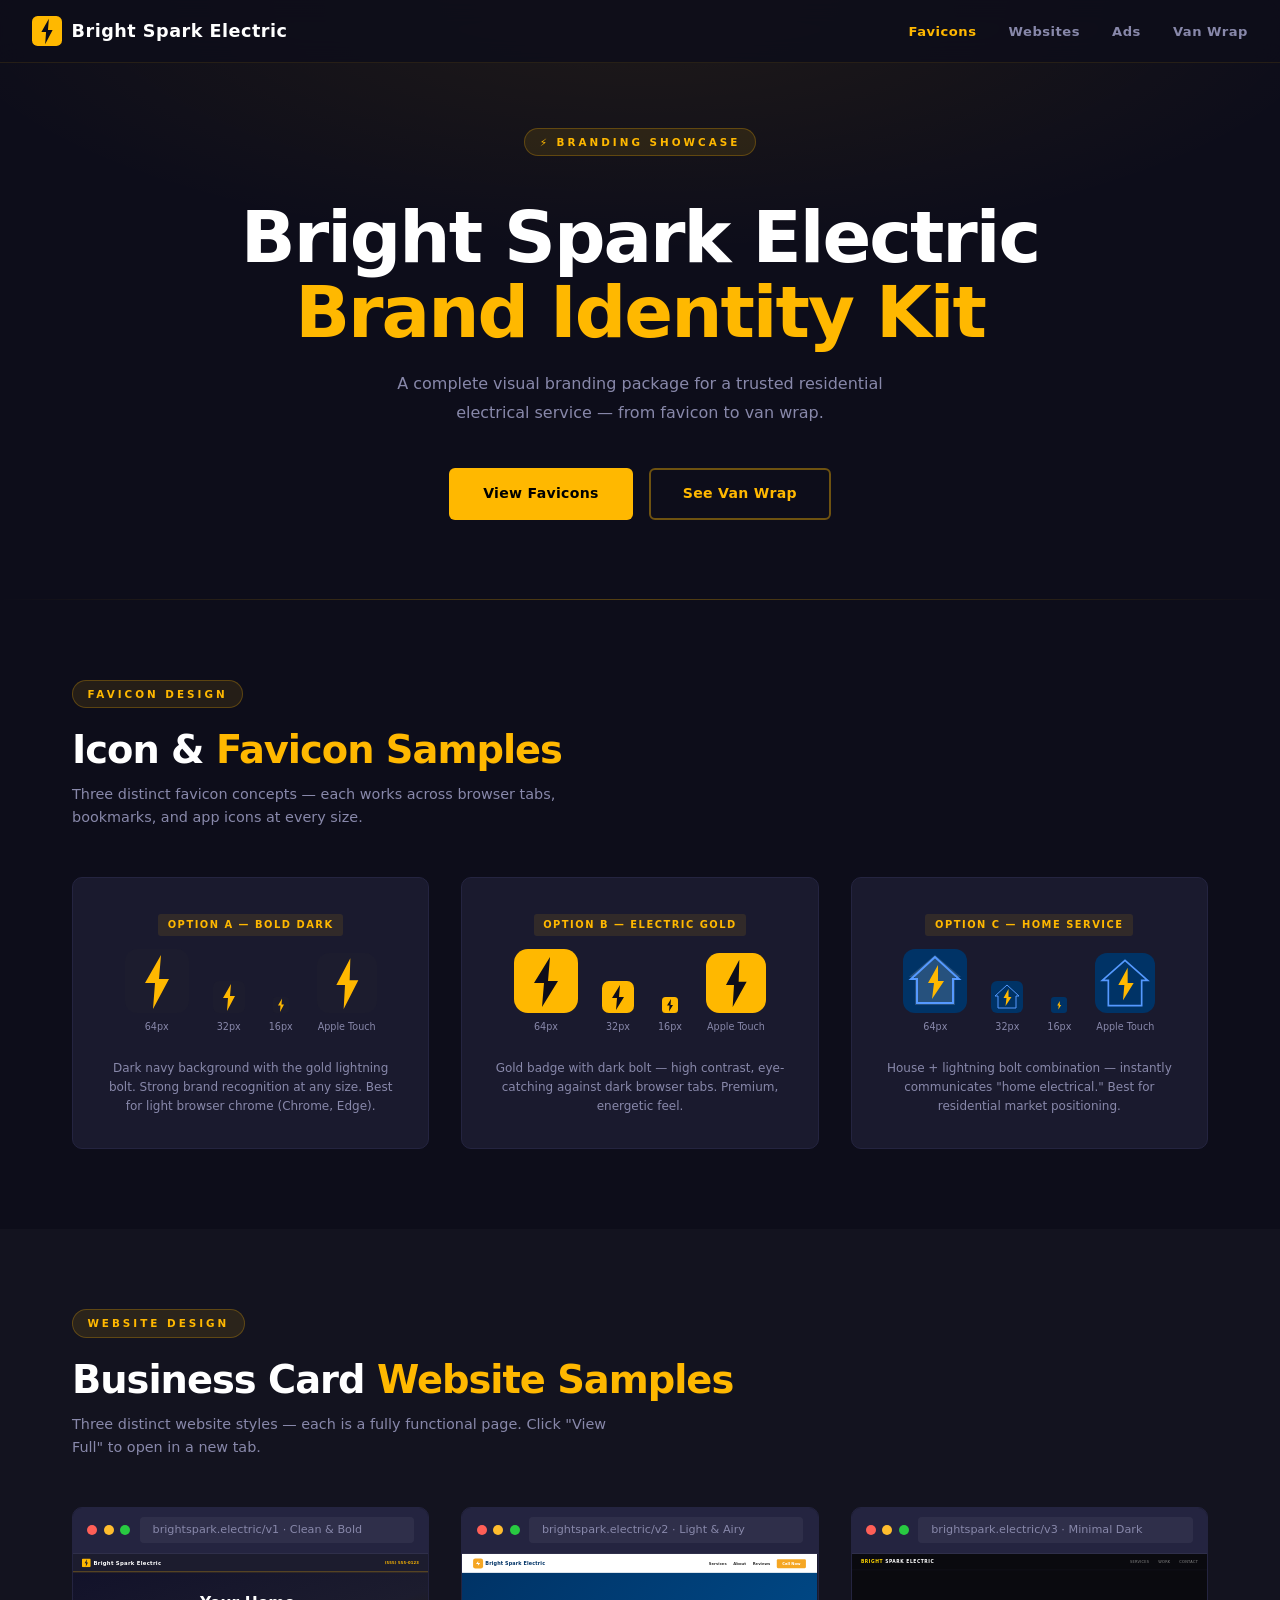
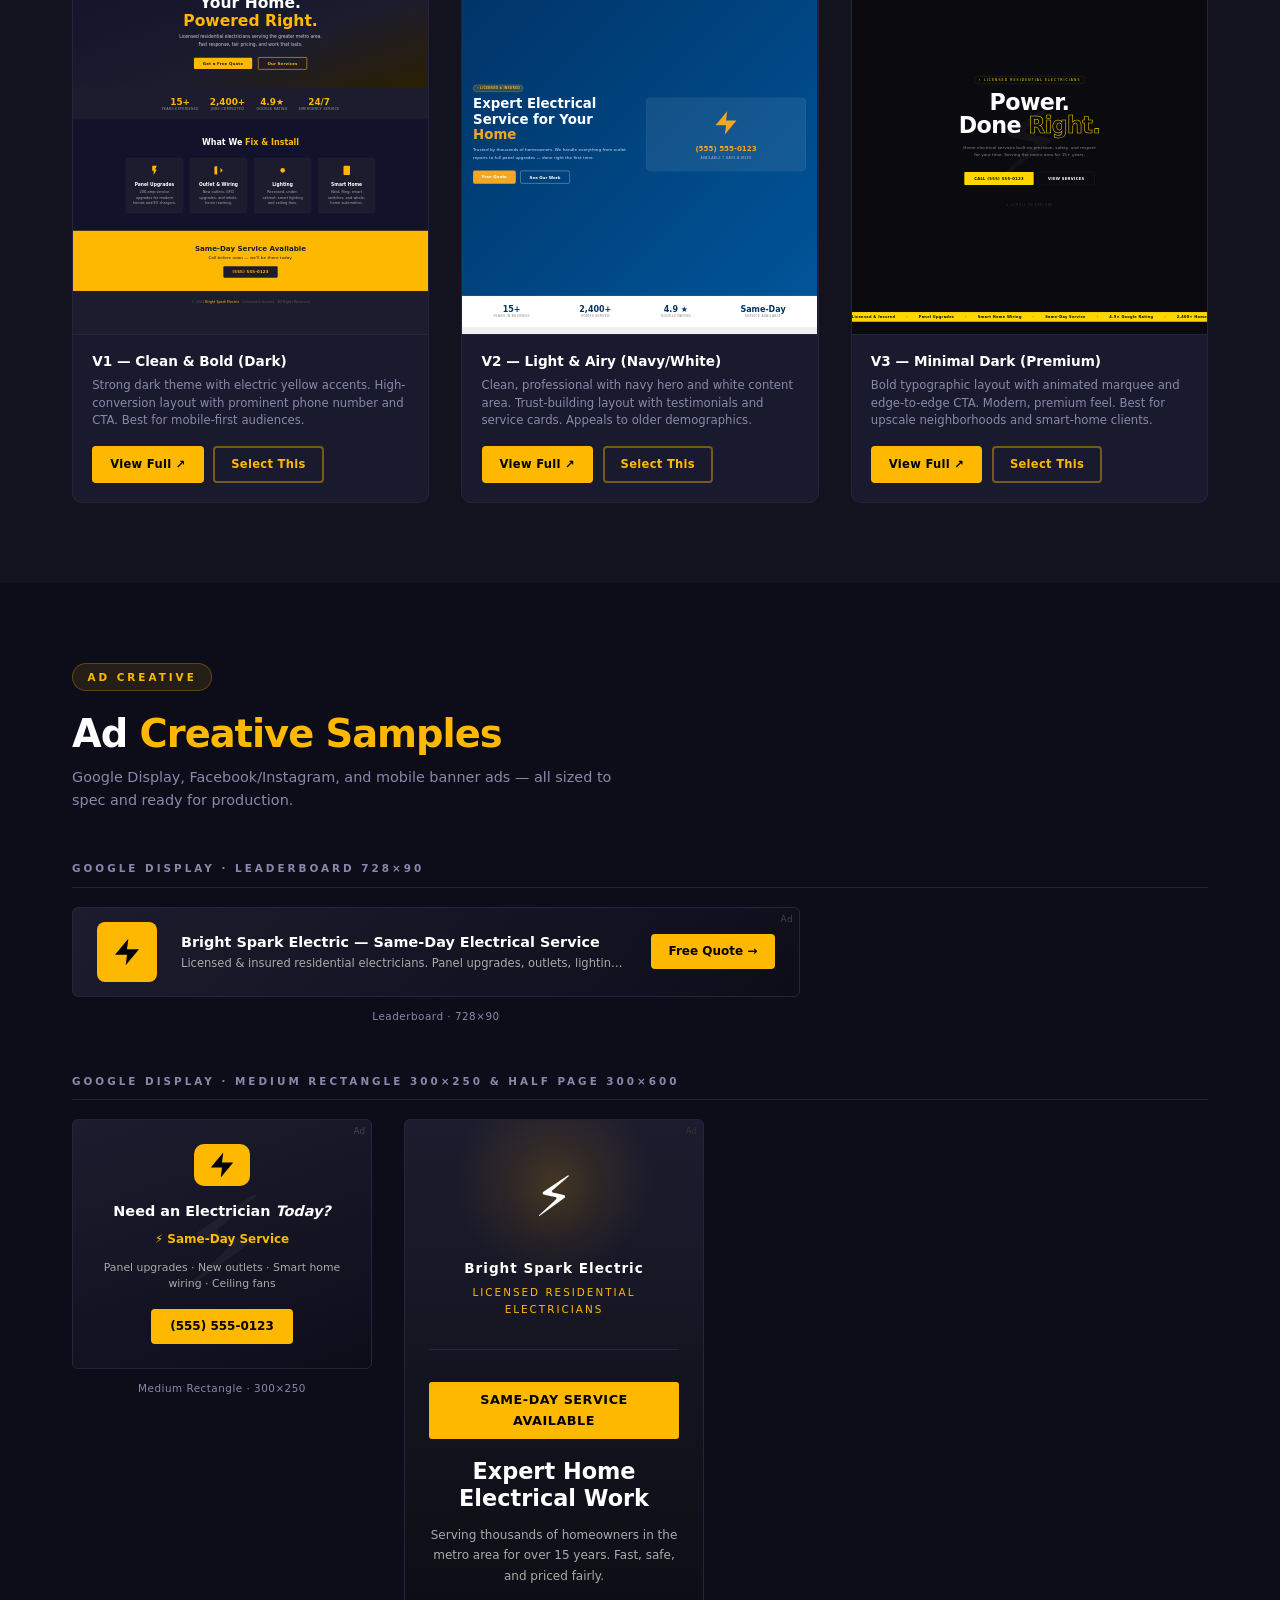
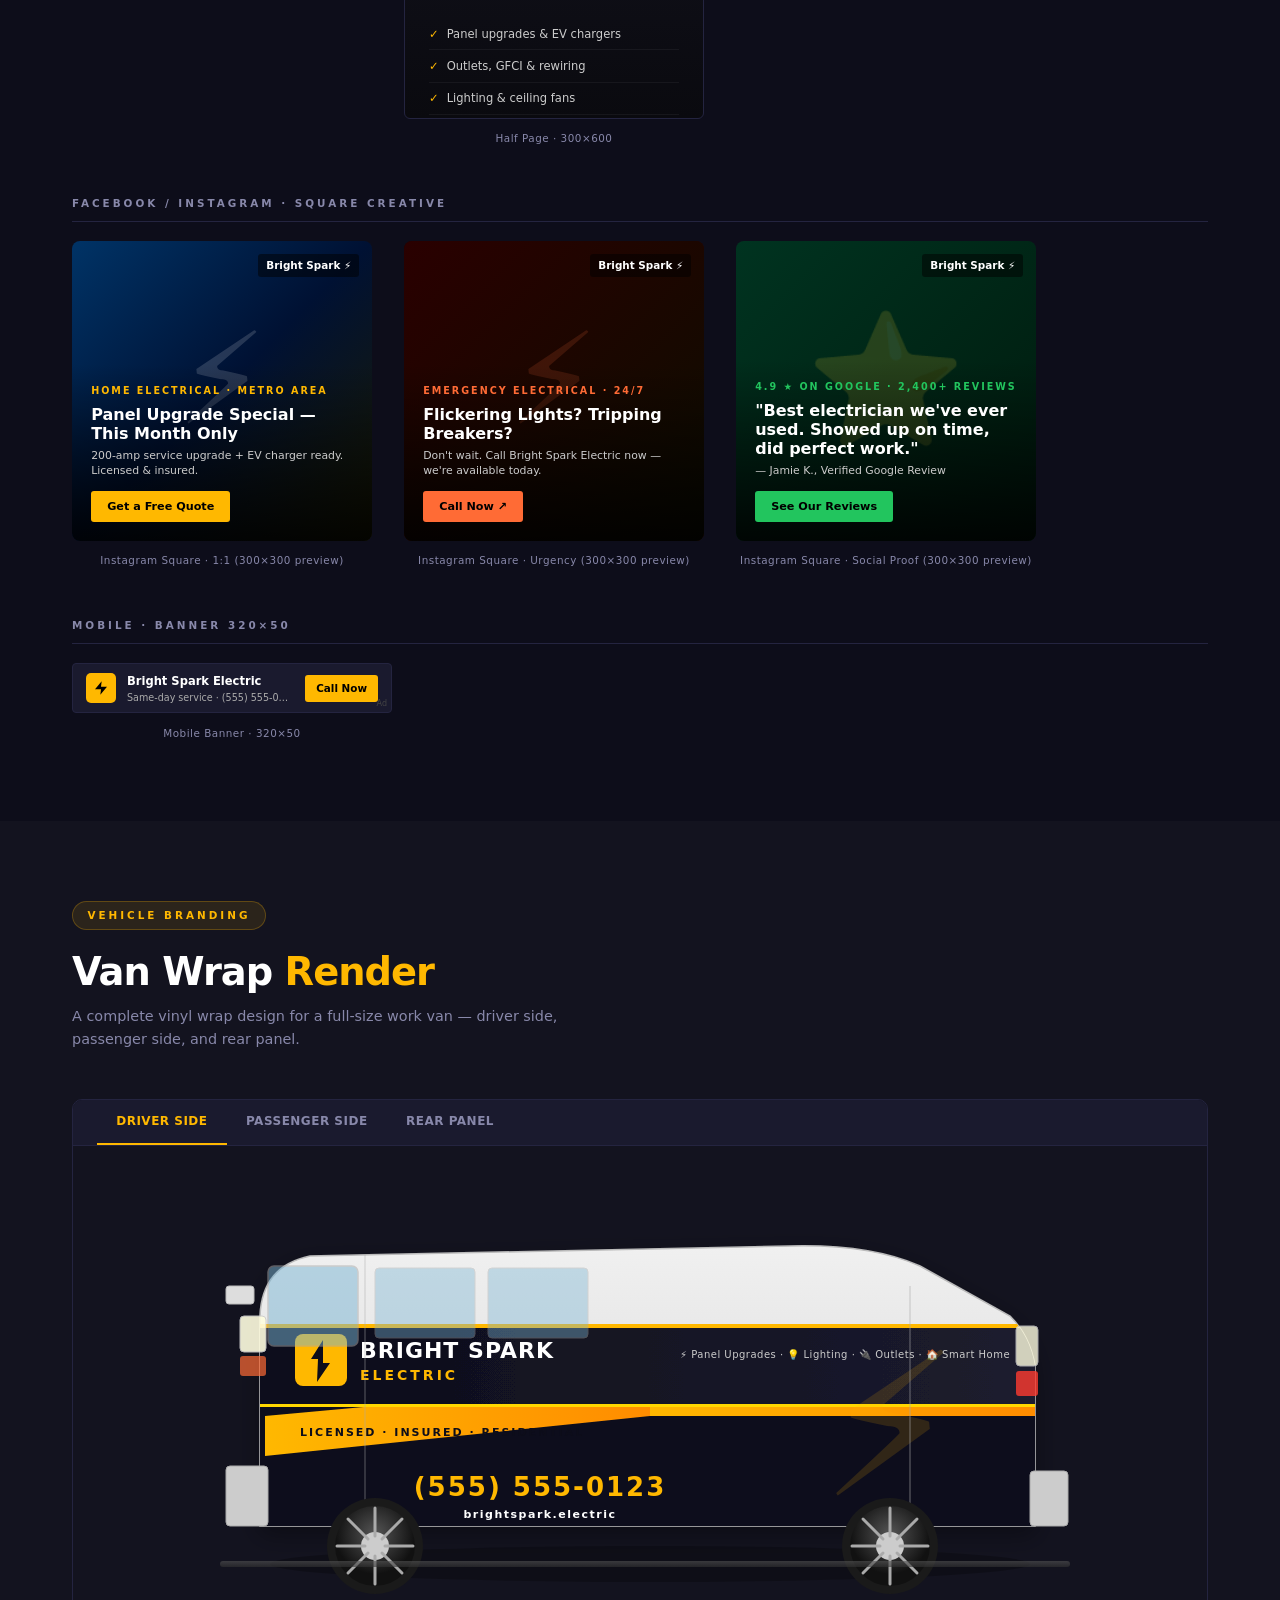
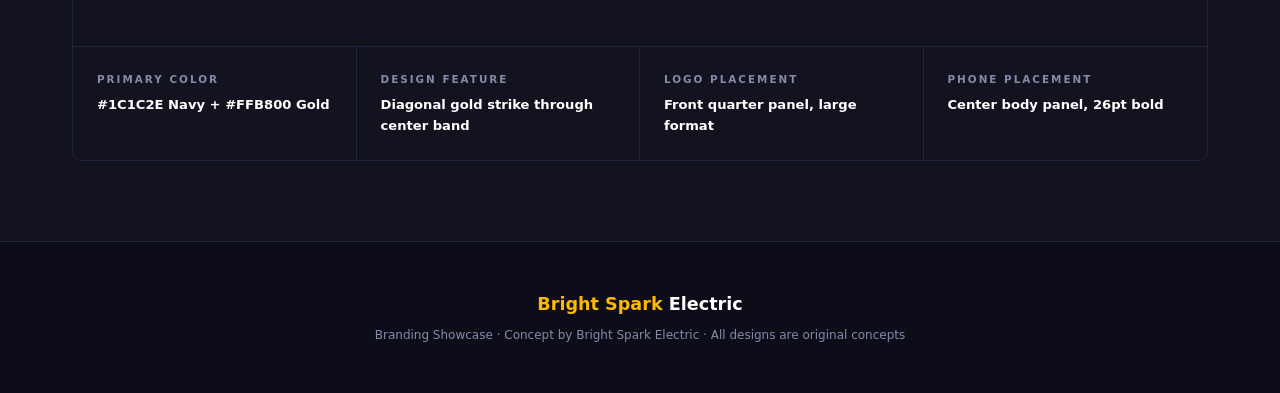
==== index.html @ ad55b9f5 "Add Bright Spark Electric static branding showcase site Includes four sections on a single-page layo" ====
<!DOCTYPE html>
<html lang="en">
<head>
<meta charset="UTF-8">
<meta name="viewport" content="width=device-width,initial-scale=1">
<title>Bright Spark Electric — Branding Showcase</title>
<link rel="icon" type="image/svg+xml" href="assets/img/favicon.svg">
<link rel="stylesheet" href="assets/css/style.css">
<style>
  /* ===== VAN TAB UI ===== */
  .van-tabs{display:flex;gap:0;border-bottom:1px solid var(--b);background:var(--c);padding:0 1.5rem}
  .van-tab{padding:.75rem 1.2rem;font-size:.75rem;font-weight:700;letter-spacing:.5px;cursor:pointer;color:var(--m);border-bottom:2px solid transparent;transition:color .2s,border-color .2s;text-transform:uppercase}
  .van-tab.active{color:var(--y);border-bottom-color:var(--y)}
  .van-view{display:none}
  .van-view.active{display:block}
  .van-view.active{animation:fadeIn .3s ease}
  @keyframes fadeIn{from{opacity:0}to{opacity:1}}

  /* ===== FAVICON OPTION LABELS ===== */
  .fav-option-label{
    display:inline-block;background:rgba(255,184,0,.1);color:var(--y);
    font-size:.62rem;font-weight:700;letter-spacing:1.5px;text-transform:uppercase;
    padding:.2rem .6rem;border-radius:3px;margin-bottom:.8rem;
  }
</style>
</head>
<body>

<!-- TOP NAV -->
<nav class="site-nav">
  <a class="site-logo" href="#">
    <svg viewBox="0 0 64 64" fill="none">
      <rect width="64" height="64" rx="12" fill="#FFB800"/>
      <polygon points="36,6 20,34 30,34 28,60 44,30 34,30" fill="#0D0D1A"/>
    </svg>
    Bright Spark Electric
  </a>
  <ul class="nav-links">
    <li><a href="#favicons" class="active">Favicons</a></li>
    <li><a href="#websites">Websites</a></li>
    <li><a href="#ads">Ads</a></li>
    <li><a href="#van">Van Wrap</a></li>
  </ul>
</nav>

<!-- HERO -->
<section class="hero">
  <div class="hero-eyebrow">
    <span class="tag">⚡ Branding Showcase</span>
  </div>
  <h1>Bright Spark Electric<br><span class="highlight">Brand Identity Kit</span></h1>
  <p>A complete visual branding package for a trusted residential electrical service — from favicon to van wrap.</p>
  <div class="hero-actions">
    <a href="#favicons" class="btn btn-primary">View Favicons</a>
    <a href="#van" class="btn btn-ghost">See Van Wrap</a>
  </div>
</section>

<!-- ============================================================ -->
<!-- FAVICONS                                                      -->
<!-- ============================================================ -->
<section class="section" id="favicons" data-section="favicons">
  <div class="container">
    <span class="tag">Favicon Design</span>
    <h2 class="section-title">Icon &amp; <span class="highlight">Favicon Samples</span></h2>
    <p class="section-sub">Three distinct favicon concepts — each works across browser tabs, bookmarks, and app icons at every size.</p>

    <div class="favicon-designs">

      <!-- OPTION A: Lightning bolt on dark -->
      <div class="fav-card">
        <div class="fav-option-label">Option A — Bold Dark</div>
        <div class="fav-display">
          <!-- 64px -->
          <div class="sz">
            <svg width="64" height="64" viewBox="0 0 64 64">
              <rect width="64" height="64" rx="12" fill="#1C1C2E"/>
              <polygon points="36,6 20,34 30,34 28,60 44,30 34,30" fill="#FFB800"/>
            </svg>
            <span>64px</span>
          </div>
          <!-- 32px -->
          <div class="sz">
            <svg width="32" height="32" viewBox="0 0 64 64">
              <rect width="64" height="64" rx="12" fill="#1C1C2E"/>
              <polygon points="36,6 20,34 30,34 28,60 44,30 34,30" fill="#FFB800"/>
            </svg>
            <span>32px</span>
          </div>
          <!-- 16px -->
          <div class="sz">
            <svg width="16" height="16" viewBox="0 0 64 64">
              <rect width="64" height="64" rx="12" fill="#1C1C2E"/>
              <polygon points="36,6 20,34 30,34 28,60 44,30 34,30" fill="#FFB800"/>
            </svg>
            <span>16px</span>
          </div>
          <!-- Apple Touch 180px preview at 60px -->
          <div class="sz">
            <svg width="60" height="60" viewBox="0 0 180 180">
              <rect width="180" height="180" rx="36" fill="#1C1C2E"/>
              <polygon points="100,16 58,96 84,96 80,168 124,82 98,82" fill="#FFB800"/>
            </svg>
            <span>Apple Touch</span>
          </div>
        </div>
        <p>Dark navy background with the gold lightning bolt. Strong brand recognition at any size. Best for light browser chrome (Chrome, Edge).</p>
      </div>

      <!-- OPTION B: Yellow badge -->
      <div class="fav-card">
        <div class="fav-option-label">Option B — Electric Gold</div>
        <div class="fav-display">
          <div class="sz">
            <svg width="64" height="64" viewBox="0 0 64 64">
              <rect width="64" height="64" rx="14" fill="#FFB800"/>
              <polygon points="36,8 20,34 30,34 28,58 44,32 34,32" fill="#0D0D1A"/>
            </svg>
            <span>64px</span>
          </div>
          <div class="sz">
            <svg width="32" height="32" viewBox="0 0 64 64">
              <rect width="64" height="64" rx="14" fill="#FFB800"/>
              <polygon points="36,8 20,34 30,34 28,58 44,32 34,32" fill="#0D0D1A"/>
            </svg>
            <span>32px</span>
          </div>
          <div class="sz">
            <svg width="16" height="16" viewBox="0 0 64 64">
              <rect width="64" height="64" rx="14" fill="#FFB800"/>
              <polygon points="36,8 20,34 30,34 28,58 44,32 34,32" fill="#0D0D1A"/>
            </svg>
            <span>16px</span>
          </div>
          <div class="sz">
            <svg width="60" height="60" viewBox="0 0 180 180">
              <rect width="180" height="180" rx="40" fill="#FFB800"/>
              <polygon points="100,20 60,96 84,96 80,162 122,86 98,86" fill="#0D0D1A"/>
            </svg>
            <span>Apple Touch</span>
          </div>
        </div>
        <p>Gold badge with dark bolt — high contrast, eye-catching against dark browser tabs. Premium, energetic feel.</p>
      </div>

      <!-- OPTION C: House + Bolt combo -->
      <div class="fav-card">
        <div class="fav-option-label">Option C — Home Service</div>
        <div class="fav-display">
          <div class="sz">
            <svg width="64" height="64" viewBox="0 0 64 64">
              <rect width="64" height="64" rx="12" fill="#003366"/>
              <!-- House -->
              <polygon points="32,6 6,28 12,28 12,56 52,56 52,28 58,28" fill="#fff" opacity=".15"/>
              <polygon points="32,8 8,30 14,30 14,54 50,54 50,30 56,30" fill="none" stroke="#5599FF" stroke-width="2"/>
              <!-- Bolt overlay -->
              <polygon points="35,16 25,34 31,34 29,50 41,32 35,32" fill="#FFB800"/>
            </svg>
            <span>64px</span>
          </div>
          <div class="sz">
            <svg width="32" height="32" viewBox="0 0 64 64">
              <rect width="64" height="64" rx="12" fill="#003366"/>
              <polygon points="32,8 8,30 14,30 14,54 50,54 50,30 56,30" fill="none" stroke="#5599FF" stroke-width="2"/>
              <polygon points="35,16 25,34 31,34 29,50 41,32 35,32" fill="#FFB800"/>
            </svg>
            <span>32px</span>
          </div>
          <div class="sz">
            <svg width="16" height="16" viewBox="0 0 64 64">
              <rect width="64" height="64" rx="12" fill="#003366"/>
              <polygon points="35,16 25,34 31,34 29,50 41,32 35,32" fill="#FFB800"/>
            </svg>
            <span>16px</span>
          </div>
          <div class="sz">
            <svg width="60" height="60" viewBox="0 0 180 180">
              <rect width="180" height="180" rx="36" fill="#003366"/>
              <polygon points="90,22 22,82 40,82 40,158 140,158 140,82 158,82" fill="none" stroke="#5599FF" stroke-width="5"/>
              <polygon points="98,44 70,96 88,96 84,142 116,90 98,90" fill="#FFB800"/>
            </svg>
            <span>Apple Touch</span>
          </div>
        </div>
        <p>House + lightning bolt combination — instantly communicates "home electrical." Best for residential market positioning.</p>
      </div>

    </div>
  </div>
</section>

<!-- ============================================================ -->
<!-- BUSINESS CARD WEBSITES                                        -->
<!-- ============================================================ -->
<section class="section section-alt" id="websites" data-section="websites">
  <div class="container">
    <span class="tag">Website Design</span>
    <h2 class="section-title">Business Card <span class="highlight">Website Samples</span></h2>
    <p class="section-sub">Three distinct website styles — each is a fully functional page. Click "View Full" to open in a new tab.</p>

    <div class="preview-grid">

      <!-- V1 -->
      <div class="preview-card card">
        <div class="preview-bar">
          <div class="preview-dots"><span></span><span></span><span></span></div>
          <div class="preview-url">brightspark.electric/v1 · Clean &amp; Bold</div>
        </div>
        <div style="position:relative;overflow:hidden;height:380px">
          <iframe class="preview-frame" src="pages/biz-card-v1.html" title="Website Version 1 – Clean and Bold" loading="lazy"></iframe>
        </div>
        <div class="preview-info">
          <h4>V1 — Clean &amp; Bold (Dark)</h4>
          <p>Strong dark theme with electric yellow accents. High-conversion layout with prominent phone number and CTA. Best for mobile-first audiences.</p>
        </div>
        <div class="preview-actions">
          <a href="pages/biz-card-v1.html" target="_blank" class="btn btn-primary btn-sm">View Full ↗</a>
          <a href="#" class="btn btn-ghost btn-sm">Select This</a>
        </div>
      </div>

      <!-- V2 -->
      <div class="preview-card card">
        <div class="preview-bar">
          <div class="preview-dots"><span></span><span></span><span></span></div>
          <div class="preview-url">brightspark.electric/v2 · Light &amp; Airy</div>
        </div>
        <div style="position:relative;overflow:hidden;height:380px">
          <iframe class="preview-frame" src="pages/biz-card-v2.html" title="Website Version 2 – Light and Airy" loading="lazy"></iframe>
        </div>
        <div class="preview-info">
          <h4>V2 — Light &amp; Airy (Navy/White)</h4>
          <p>Clean, professional with navy hero and white content area. Trust-building layout with testimonials and service cards. Appeals to older demographics.</p>
        </div>
        <div class="preview-actions">
          <a href="pages/biz-card-v2.html" target="_blank" class="btn btn-primary btn-sm">View Full ↗</a>
          <a href="#" class="btn btn-ghost btn-sm">Select This</a>
        </div>
      </div>

      <!-- V3 -->
      <div class="preview-card card">
        <div class="preview-bar">
          <div class="preview-dots"><span></span><span></span><span></span></div>
          <div class="preview-url">brightspark.electric/v3 · Minimal Dark</div>
        </div>
        <div style="position:relative;overflow:hidden;height:380px">
          <iframe class="preview-frame" src="pages/biz-card-v3.html" title="Website Version 3 – Minimal Dark" loading="lazy"></iframe>
        </div>
        <div class="preview-info">
          <h4>V3 — Minimal Dark (Premium)</h4>
          <p>Bold typographic layout with animated marquee and edge-to-edge CTA. Modern, premium feel. Best for upscale neighborhoods and smart-home clients.</p>
        </div>
        <div class="preview-actions">
          <a href="pages/biz-card-v3.html" target="_blank" class="btn btn-primary btn-sm">View Full ↗</a>
          <a href="#" class="btn btn-ghost btn-sm">Select This</a>
        </div>
      </div>

    </div>
  </div>
</section>

<!-- ============================================================ -->
<!-- ADS                                                           -->
<!-- ============================================================ -->
<section class="section" id="ads" data-section="ads">
  <div class="container">
    <span class="tag">Ad Creative</span>
    <h2 class="section-title">Ad <span class="highlight">Creative Samples</span></h2>
    <p class="section-sub">Google Display, Facebook/Instagram, and mobile banner ads — all sized to spec and ready for production.</p>

    <div class="ads-layout">

      <!-- LEADERBOARD -->
      <div class="ad-group">
        <div class="ad-group-label">Google Display · Leaderboard 728×90</div>
        <div class="ad-showcase">

          <div class="ad-wrap">
            <div class="ad-leaderboard">
              <div class="ad-logo">
                <svg viewBox="0 0 24 24"><path d="M13 2L3 14h9l-1 8 10-12h-9l1-8z"/></svg>
              </div>
              <div class="ad-copy">
                <h3>Bright Spark Electric — Same-Day Electrical Service</h3>
                <p>Licensed &amp; insured residential electricians. Panel upgrades, outlets, lighting &amp; smart home. Serving the metro area.</p>
              </div>
              <a href="#" class="ad-cta">Free Quote →</a>
            </div>
            <span class="ad-label">Leaderboard · 728×90</span>
          </div>

        </div>
      </div>

      <!-- DISPLAY RECTANGLES -->
      <div class="ad-group">
        <div class="ad-group-label">Google Display · Medium Rectangle 300×250 &amp; Half Page 300×600</div>
        <div class="ad-showcase">

          <!-- Medium Rect -->
          <div class="ad-wrap">
            <div class="ad-mrec">
              <div class="mrec-logo">
                <svg viewBox="0 0 24 24"><path d="M13 2L3 14h9l-1 8 10-12h-9l1-8z"/></svg>
              </div>
              <h3>Need an Electrician <em>Today?</em></h3>
              <div class="offer">⚡ Same-Day Service</div>
              <p>Panel upgrades · New outlets · Smart home wiring · Ceiling fans</p>
              <a href="#" class="cta">(555) 555-0123</a>
            </div>
            <span class="ad-label">Medium Rectangle · 300×250</span>
          </div>

          <!-- Half Page -->
          <div class="ad-wrap">
            <div class="ad-halfpage">
              <div class="hp-bolt">⚡</div>
              <div class="hp-logo">Bright Spark Electric</div>
              <div class="hp-tagline">Licensed Residential Electricians</div>
              <hr>
              <div class="hp-offer">Same-Day Service Available</div>
              <h3>Expert Home<br>Electrical Work</h3>
              <p>Serving thousands of homeowners in the metro area for over 15 years. Fast, safe, and priced fairly.</p>
              <ul class="features">
                <li>Panel upgrades &amp; EV chargers</li>
                <li>Outlets, GFCI &amp; rewiring</li>
                <li>Lighting &amp; ceiling fans</li>
                <li>Smart home &amp; automation</li>
                <li>24/7 emergency service</li>
              </ul>
              <div class="tel">(555) 555-0123</div>
              <a href="#" class="cta">Get a Free Quote</a>
            </div>
            <span class="ad-label">Half Page · 300×600</span>
          </div>

        </div>
      </div>

      <!-- SOCIAL ADS -->
      <div class="ad-group">
        <div class="ad-group-label">Facebook / Instagram · Square Creative</div>
        <div class="ad-showcase">

          <!-- Social Ad 1 – Service promotion -->
          <div class="ad-wrap">
            <div class="ad-social">
              <div class="social-bg"></div>
              <div class="social-bolt">⚡</div>
              <div class="social-logo">Bright Spark ⚡</div>
              <div class="social-content">
                <span class="social-tag">Home Electrical · Metro Area</span>
                <h3>Panel Upgrade Special — This Month Only</h3>
                <p>200-amp service upgrade + EV charger ready. Licensed &amp; insured.</p>
                <a href="#" class="social-cta">Get a Free Quote</a>
              </div>
            </div>
            <span class="ad-label">Instagram Square · 1:1 (300×300 preview)</span>
          </div>

          <!-- Social Ad 2 – Emergency / urgency -->
          <div class="ad-wrap">
            <div class="ad-social" style="background:linear-gradient(135deg,#1a0000,#330000)">
              <div class="social-bg" style="background:linear-gradient(135deg,#2a0000 0%,#0d0d00 100%)"></div>
              <div class="social-bolt" style="color:#FF6B35">⚡</div>
              <div class="social-logo">Bright Spark ⚡</div>
              <div class="social-content">
                <span class="social-tag" style="color:#FF6B35">Emergency Electrical · 24/7</span>
                <h3>Flickering Lights? Tripping Breakers?</h3>
                <p>Don't wait. Call Bright Spark Electric now — we're available today.</p>
                <a href="#" class="social-cta" style="background:#FF6B35">Call Now ↗</a>
              </div>
            </div>
            <span class="ad-label">Instagram Square · Urgency (300×300 preview)</span>
          </div>

          <!-- Social Ad 3 – Trust/review -->
          <div class="ad-wrap">
            <div class="ad-social">
              <div class="social-bg" style="background:linear-gradient(135deg,#003320 0%,#001a0d 100%)"></div>
              <div class="social-bolt" style="color:#22C55E">⭐</div>
              <div class="social-logo">Bright Spark ⚡</div>
              <div class="social-content">
                <span class="social-tag" style="color:#22C55E">4.9 ★ on Google · 2,400+ Reviews</span>
                <h3>"Best electrician we've ever used. Showed up on time, did perfect work."</h3>
                <p>— Jamie K., Verified Google Review</p>
                <a href="#" class="social-cta" style="background:#22C55E;color:#000">See Our Reviews</a>
              </div>
            </div>
            <span class="ad-label">Instagram Square · Social Proof (300×300 preview)</span>
          </div>

        </div>
      </div>

      <!-- MOBILE BANNER -->
      <div class="ad-group">
        <div class="ad-group-label">Mobile · Banner 320×50</div>
        <div class="ad-showcase">
          <div class="ad-wrap">
            <div class="ad-mobile">
              <div class="mob-icon">
                <svg viewBox="0 0 24 24"><path d="M13 2L3 14h9l-1 8 10-12h-9l1-8z"/></svg>
              </div>
              <div class="mob-copy">
                <h4>Bright Spark Electric</h4>
                <p>Same-day service · (555) 555-0123</p>
              </div>
              <a href="#" class="mob-cta">Call Now</a>
            </div>
            <span class="ad-label">Mobile Banner · 320×50</span>
          </div>
        </div>
      </div>

    </div>
  </div>
</section>

<!-- ============================================================ -->
<!-- VAN WRAP                                                      -->
<!-- ============================================================ -->
<section class="section section-alt van-section" id="van" data-section="van">
  <div class="container">
    <span class="tag">Vehicle Branding</span>
    <h2 class="section-title">Van Wrap <span class="highlight">Render</span></h2>
    <p class="section-sub">A complete vinyl wrap design for a full-size work van — driver side, passenger side, and rear panel.</p>

    <div class="van-stage">
      <div class="van-tabs">
        <div class="van-tab active" data-tab="driver">Driver Side</div>
        <div class="van-tab" data-tab="passenger">Passenger Side</div>
        <div class="van-tab" data-tab="rear">Rear Panel</div>
      </div>

      <!-- DRIVER SIDE -->
      <div class="van-view active" data-view="driver">
        <div class="van-render">
          <svg viewBox="0 0 900 420" xmlns="http://www.w3.org/2000/svg" width="900" height="420">
            <defs>
              <linearGradient id="vanBody" x1="0" y1="0" x2="0" y2="1">
                <stop offset="0%" stop-color="#F0F0F0"/>
                <stop offset="100%" stop-color="#D8D8D8"/>
              </linearGradient>
              <linearGradient id="stripe" x1="0" y1="0" x2="1" y2="0">
                <stop offset="0%" stop-color="#FFB800"/>
                <stop offset="100%" stop-color="#FF8C00"/>
              </linearGradient>
              <linearGradient id="darkStripe" x1="0" y1="0" x2="1" y2="0">
                <stop offset="0%" stop-color="#0D0D1A"/>
                <stop offset="100%" stop-color="#1C1C2E"/>
              </linearGradient>
              <linearGradient id="ground" x1="0" y1="0" x2="0" y2="1">
                <stop offset="0%" stop-color="#555"/>
                <stop offset="100%" stop-color="#333"/>
              </linearGradient>
              <filter id="shadow">
                <feDropShadow dx="0" dy="8" stdDeviation="12" flood-opacity=".35"/>
              </filter>
              <clipPath id="vanClip">
                <path d="M70,340 L70,130 Q72,80 120,70 L600,60 Q680,58 730,80 L820,130 Q840,150 845,180 L845,340 Z"/>
              </clipPath>
              <radialGradient id="wheelGrad" cx="50%" cy="35%" r="50%">
                <stop offset="0%" stop-color="#555"/>
                <stop offset="100%" stop-color="#111"/>
              </radialGradient>
            </defs>

            <!-- Ground shadow -->
            <ellipse cx="460" cy="378" rx="380" ry="18" fill="rgba(0,0,0,.25)"/>

            <!-- VAN BODY -->
            <g filter="url(#shadow)">
              <!-- Main body -->
              <path d="M70,340 L70,130 Q72,80 120,70 L600,60 Q680,58 730,80 L820,130 Q840,150 845,180 L845,340 Z"
                    fill="url(#vanBody)" stroke="#bbb" stroke-width="1.5"/>

              <!-- Dark wrap base layer — lower half -->
              <clipPath id="lowerClip">
                <rect x="70" y="220" width="775" height="120"/>
              </clipPath>
              <path d="M70,340 L70,220 L845,220 L845,340 Z" fill="#0D0D1A" clip-path="url(#vanClip)"/>

              <!-- Gold diagonal accent stripe -->
              <polygon points="75,230 75,270 460,230 460,195" fill="url(#stripe)" clip-path="url(#vanClip)"/>
              <polygon points="460,195 460,230 845,230 845,200" fill="url(#stripe)" clip-path="url(#vanClip)"/>

              <!-- Dark navy primary band -->
              <rect x="70" y="140" width="775" height="78" fill="url(#darkStripe)" clip-path="url(#vanClip)"/>

              <!-- Thin gold pinstripe above dark band -->
              <rect x="70" y="138" width="775" height="4" fill="#FFB800" clip-path="url(#vanClip)"/>
              <!-- Thin gold pinstripe below dark band -->
              <rect x="70" y="218" width="775" height="3" fill="#FFD700" clip-path="url(#vanClip)"/>
            </g>

            <!-- LOGO + NAME on dark band -->
            <!-- Bolt icon -->
            <g clip-path="url(#vanClip)">
              <rect x="105" y="148" width="52" height="52" rx="8" fill="#FFB800"/>
              <polygon points="133,154 121,173 128,173 127,196 140,177 133,177" fill="#0D0D1A"/>

              <!-- Company name -->
              <text x="170" y="172" fill="#FFFFFF" font-size="22" font-weight="900" font-family="'Segoe UI',system-ui,sans-serif" letter-spacing="1">BRIGHT SPARK</text>
              <text x="170" y="194" fill="#FFB800" font-size="14" font-weight="700" font-family="'Segoe UI',system-ui,sans-serif" letter-spacing="3">ELECTRIC</text>

              <!-- Tagline in gold band area -->
              <text x="110" y="250" fill="#0D0D1A" font-size="11" font-weight="800" font-family="'Segoe UI',system-ui,sans-serif" letter-spacing="2">LICENSED · INSURED · RESIDENTIAL</text>

              <!-- Phone number on lower dark area -->
              <text x="350" y="310" fill="#FFB800" font-size="26" font-weight="900" font-family="'Segoe UI',system-ui,sans-serif" letter-spacing="2" text-anchor="middle">(555) 555-0123</text>
              <text x="350" y="332" fill="#FFFFFF" font-size="11" font-weight="600" font-family="'Segoe UI',system-ui,sans-serif" letter-spacing="1.5" text-anchor="middle">brightspark.electric</text>

              <!-- Large decorative bolt on right side -->
              <text x="700" y="310" fill="rgba(255,184,0,0.15)" font-size="200" font-family="system-ui" text-anchor="middle">⚡</text>

              <!-- Service icons strip -->
              <text x="490" y="172" fill="#ccc" font-size="10" font-family="'Segoe UI',system-ui,sans-serif" letter-spacing=".5">⚡ Panel Upgrades  ·  💡 Lighting  ·  🔌 Outlets  ·  🏠 Smart Home</text>
            </g>

            <!-- WINDSHIELD / WINDOWS -->
            <!-- Driver window -->
            <rect x="78" y="80" width="90" height="80" rx="6" fill="#7AB5D4" opacity=".5" stroke="#aaa" stroke-width="1.5"/>
            <!-- Large cargo window row -->
            <rect x="185" y="82" width="100" height="70" rx="4" fill="#7AB5D4" opacity=".4" stroke="#aaa" stroke-width="1"/>
            <rect x="298" y="82" width="100" height="70" rx="4" fill="#7AB5D4" opacity=".4" stroke="#aaa" stroke-width="1"/>
            <!-- Panel line between cab and cargo -->
            <line x1="175" y1="68" x2="175" y2="340" stroke="#aaa" stroke-width="1" opacity=".5"/>
            <!-- Rear door split -->
            <line x1="720" y1="100" x2="720" y2="340" stroke="#aaa" stroke-width="1.5" opacity=".4"/>

            <!-- WHEELS -->
            <!-- Front wheel -->
            <circle cx="185" cy="360" r="48" fill="#1a1a1a"/>
            <circle cx="185" cy="360" r="40" fill="url(#wheelGrad)"/>
            <circle cx="185" cy="360" r="14" fill="#ccc"/>
            <!-- Wheel spokes -->
            <line x1="185" y1="322" x2="185" y2="350" stroke="#aaa" stroke-width="3" stroke-linecap="round"/>
            <line x1="185" y1="370" x2="185" y2="398" stroke="#aaa" stroke-width="3" stroke-linecap="round"/>
            <line x1="147" y1="360" x2="175" y2="360" stroke="#aaa" stroke-width="3" stroke-linecap="round"/>
            <line x1="195" y1="360" x2="223" y2="360" stroke="#aaa" stroke-width="3" stroke-linecap="round"/>
            <line x1="158" y1="333" x2="178" y2="353" stroke="#aaa" stroke-width="3" stroke-linecap="round"/>
            <line x1="192" y1="367" x2="212" y2="387" stroke="#aaa" stroke-width="3" stroke-linecap="round"/>
            <line x1="158" y1="387" x2="178" y2="367" stroke="#aaa" stroke-width="3" stroke-linecap="round"/>
            <line x1="192" y1="353" x2="212" y2="333" stroke="#aaa" stroke-width="3" stroke-linecap="round"/>

            <!-- Rear wheel -->
            <circle cx="700" cy="360" r="48" fill="#1a1a1a"/>
            <circle cx="700" cy="360" r="40" fill="url(#wheelGrad)"/>
            <circle cx="700" cy="360" r="14" fill="#ccc"/>
            <line x1="700" y1="322" x2="700" y2="350" stroke="#aaa" stroke-width="3" stroke-linecap="round"/>
            <line x1="700" y1="370" x2="700" y2="398" stroke="#aaa" stroke-width="3" stroke-linecap="round"/>
            <line x1="662" y1="360" x2="690" y2="360" stroke="#aaa" stroke-width="3" stroke-linecap="round"/>
            <line x1="710" y1="360" x2="738" y2="360" stroke="#aaa" stroke-width="3" stroke-linecap="round"/>
            <line x1="673" y1="333" x2="693" y2="353" stroke="#aaa" stroke-width="3" stroke-linecap="round"/>
            <line x1="707" y1="367" x2="727" y2="387" stroke="#aaa" stroke-width="3" stroke-linecap="round"/>
            <line x1="673" y1="387" x2="693" y2="367" stroke="#aaa" stroke-width="3" stroke-linecap="round"/>
            <line x1="707" y1="353" x2="727" y2="333" stroke="#aaa" stroke-width="3" stroke-linecap="round"/>

            <!-- Headlight / taillights -->
            <rect x="50" y="130" width="26" height="36" rx="4" fill="#FFFDE0" stroke="#ccc" stroke-width="1" opacity=".9"/>
            <rect x="50" y="170" width="26" height="20" rx="3" fill="#FF6B35" opacity=".7"/>
            <!-- Rear lights -->
            <rect x="826" y="140" width="22" height="40" rx="4" fill="#FFFDE0" stroke="#ccc" stroke-width="1" opacity=".8"/>
            <rect x="826" y="185" width="22" height="25" rx="3" fill="#FF3B30" opacity=".8"/>

            <!-- Bumpers -->
            <rect x="36" y="280" width="42" height="60" rx="4" fill="#ccc" stroke="#aaa" stroke-width="1"/>
            <rect x="840" y="285" width="38" height="55" rx="4" fill="#ccc" stroke="#aaa" stroke-width="1"/>

            <!-- Ground line -->
            <rect x="30" y="375" width="850" height="6" rx="3" fill="url(#ground)" opacity=".6"/>

            <!-- Mirror -->
            <rect x="36" y="100" width="28" height="18" rx="3" fill="#ddd" stroke="#bbb" stroke-width="1"/>
          </svg>
        </div>
        <div class="van-info-grid">
          <div class="van-info-item"><h5>Primary Color</h5><p>#1C1C2E Navy + #FFB800 Gold</p></div>
          <div class="van-info-item"><h5>Design Feature</h5><p>Diagonal gold strike through center band</p></div>
          <div class="van-info-item"><h5>Logo Placement</h5><p>Front quarter panel, large format</p></div>
          <div class="van-info-item"><h5>Phone Placement</h5><p>Center body panel, 26pt bold</p></div>
        </div>
      </div>

      <!-- PASSENGER SIDE -->
      <div class="van-view" data-view="passenger">
        <div class="van-render">
          <svg viewBox="0 0 900 420" xmlns="http://www.w3.org/2000/svg" width="900" height="420">
            <defs>
              <linearGradient id="vanBody2" x1="0" y1="0" x2="0" y2="1">
                <stop offset="0%" stop-color="#F0F0F0"/>
                <stop offset="100%" stop-color="#D8D8D8"/>
              </linearGradient>
              <linearGradient id="stripe2" x1="0" y1="0" x2="1" y2="0">
                <stop offset="0%" stop-color="#FF8C00"/>
                <stop offset="100%" stop-color="#FFB800"/>
              </linearGradient>
              <clipPath id="vanClip2">
                <path d="M55,340 L55,180 Q60,150 80,130 L170,80 Q220,58 300,60 L780,70 Q830,72 832,80 L848,130 Q860,150 860,180 L860,340 Z"/>
              </clipPath>
              <radialGradient id="wg2" cx="50%" cy="35%" r="50%">
                <stop offset="0%" stop-color="#555"/>
                <stop offset="100%" stop-color="#111"/>
              </radialGradient>
            </defs>

            <ellipse cx="460" cy="378" rx="380" ry="18" fill="rgba(0,0,0,.25)"/>

            <!-- VAN BODY (mirrored) -->
            <path d="M55,340 L55,180 Q60,150 80,130 L170,80 Q220,58 300,60 L780,70 Q830,72 832,80 L848,130 Q860,150 860,180 L860,340 Z"
                  fill="url(#vanBody2)" stroke="#bbb" stroke-width="1.5"/>

            <!-- Dark lower area -->
            <path d="M55,220 L55,340 L860,340 L860,220 Z" fill="#0D0D1A" clip-path="url(#vanClip2)"/>

            <!-- Gold stripe (reversed) -->
            <polygon points="860,220 860,260 430,220 430,188" fill="url(#stripe2)" clip-path="url(#vanClip2)"/>
            <polygon points="430,188 430,220 55,225 55,195" fill="url(#stripe2)" clip-path="url(#vanClip2)"/>

            <!-- Dark primary band -->
            <rect x="55" y="140" width="805" height="78" fill="#1C1C2E" clip-path="url(#vanClip2)"/>
            <rect x="55" y="138" width="805" height="4" fill="#FFB800" clip-path="url(#vanClip2)"/>
            <rect x="55" y="218" width="805" height="3" fill="#FFD700" clip-path="url(#vanClip2)"/>

            <g clip-path="url(#vanClip2)">
              <!-- Large decorative bolt on LEFT side (passenger = reversed) -->
              <text x="180" y="310" fill="rgba(255,184,0,0.12)" font-size="200" font-family="system-ui" text-anchor="middle">⚡</text>

              <!-- Logo on right side (near rear) -->
              <rect x="595" y="148" width="52" height="52" rx="8" fill="#FFB800"/>
              <polygon points="623,154 611,173 618,173 617,196 630,177 623,177" fill="#0D0D1A"/>

              <text x="660" y="172" fill="#FFFFFF" font-size="22" font-weight="900" font-family="'Segoe UI',system-ui,sans-serif" letter-spacing="1">BRIGHT SPARK</text>
              <text x="660" y="194" fill="#FFB800" font-size="14" font-weight="700" font-family="'Segoe UI',system-ui,sans-serif" letter-spacing="3">ELECTRIC</text>

              <!-- Phone -->
              <text x="440" y="310" fill="#FFB800" font-size="26" font-weight="900" font-family="'Segoe UI',system-ui,sans-serif" letter-spacing="2" text-anchor="middle">(555) 555-0123</text>
              <text x="440" y="332" fill="#FFFFFF" font-size="11" font-weight="600" font-family="'Segoe UI',system-ui,sans-serif" letter-spacing="1.5" text-anchor="middle">brightspark.electric</text>

              <!-- Tagline -->
              <text x="440" y="250" fill="#0D0D1A" font-size="11" font-weight="800" font-family="'Segoe UI',system-ui,sans-serif" letter-spacing="2" text-anchor="middle">LICENSED · INSURED · RESIDENTIAL</text>

              <!-- Sliding door call to action -->
              <text x="440" y="172" fill="#ccc" font-size="10" font-family="'Segoe UI',system-ui,sans-serif" letter-spacing=".5" text-anchor="middle">⚡ Panel Upgrades  ·  💡 Lighting  ·  🔌 Outlets  ·  🏠 Smart Home</text>
            </g>

            <!-- Windows -->
            <rect x="105" y="82" width="100" height="70" rx="4" fill="#7AB5D4" opacity=".4" stroke="#aaa" stroke-width="1"/>
            <rect x="218" y="82" width="100" height="70" rx="4" fill="#7AB5D4" opacity=".4" stroke="#aaa" stroke-width="1"/>
            <!-- Sliding door outline -->
            <rect x="330" y="80" width="200" height="140" rx="4" fill="none" stroke="#aaa" stroke-width="1.5" opacity=".4"/>
            <line x1="430" y1="80" x2="430" y2="220" stroke="#aaa" stroke-width="1" opacity=".3" stroke-dasharray="4,4"/>
            <!-- Cab / cargo divider -->
            <line x1="320" y1="68" x2="320" y2="340" stroke="#aaa" stroke-width="1" opacity=".5"/>

            <!-- Front windshield (passenger side shows right side) -->
            <rect x="820" y="95" width="50" height="110" rx="6" fill="#7AB5D4" opacity=".35" stroke="#aaa" stroke-width="1.5"/>

            <!-- Wheels -->
            <circle cx="200" cy="360" r="48" fill="#1a1a1a"/>
            <circle cx="200" cy="360" r="40" fill="url(#wg2)"/>
            <circle cx="200" cy="360" r="14" fill="#ccc"/>
            <line x1="200" y1="322" x2="200" y2="350" stroke="#aaa" stroke-width="3" stroke-linecap="round"/>
            <line x1="200" y1="370" x2="200" y2="398" stroke="#aaa" stroke-width="3" stroke-linecap="round"/>
            <line x1="162" y1="360" x2="190" y2="360" stroke="#aaa" stroke-width="3" stroke-linecap="round"/>
            <line x1="210" y1="360" x2="238" y2="360" stroke="#aaa" stroke-width="3" stroke-linecap="round"/>

            <circle cx="715" cy="360" r="48" fill="#1a1a1a"/>
            <circle cx="715" cy="360" r="40" fill="url(#wg2)"/>
            <circle cx="715" cy="360" r="14" fill="#ccc"/>
            <line x1="715" y1="322" x2="715" y2="350" stroke="#aaa" stroke-width="3" stroke-linecap="round"/>
            <line x1="715" y1="370" x2="715" y2="398" stroke="#aaa" stroke-width="3" stroke-linecap="round"/>
            <line x1="677" y1="360" x2="705" y2="360" stroke="#aaa" stroke-width="3" stroke-linecap="round"/>
            <line x1="725" y1="360" x2="753" y2="360" stroke="#aaa" stroke-width="3" stroke-linecap="round"/>

            <!-- Headlight (passenger = rear of van on left side) -->
            <rect x="36" y="150" width="26" height="40" rx="4" fill="#FF3B30" opacity=".8"/>
            <rect x="36" y="195" width="26" height="20" rx="3" fill="#FF6B35" opacity=".6"/>
            <!-- Front lights on right -->
            <rect x="858" y="130" width="26" height="36" rx="4" fill="#FFFDE0" stroke="#ccc" stroke-width="1" opacity=".9"/>

            <!-- Bumpers -->
            <rect x="20" y="285" width="38" height="55" rx="4" fill="#ccc" stroke="#aaa" stroke-width="1"/>
            <rect x="862" y="280" width="42" height="60" rx="4" fill="#ccc" stroke="#aaa" stroke-width="1"/>

            <!-- Mirror (passenger side) -->
            <rect x="858" y="105" width="28" height="18" rx="3" fill="#ddd" stroke="#bbb" stroke-width="1"/>

            <rect x="20" y="375" width="870" height="6" rx="3" fill="#444" opacity=".6"/>
          </svg>
        </div>
        <div class="van-info-grid">
          <div class="van-info-item"><h5>Side Door</h5><p>Sliding door panel kept clear for branding</p></div>
          <div class="van-info-item"><h5>Logo Placement</h5><p>Rear quarter panel for visibility when parked</p></div>
          <div class="van-info-item"><h5>Phone</h5><p>Center body, reads clearly at 30 ft</p></div>
          <div class="van-info-item"><h5>Web URL</h5><p>Below phone number in white</p></div>
        </div>
      </div>

      <!-- REAR PANEL -->
      <div class="van-view" data-view="rear">
        <div class="van-render">
          <svg viewBox="0 0 500 520" xmlns="http://www.w3.org/2000/svg" width="500" height="520">
            <defs>
              <linearGradient id="rearBody" x1="0" y1="0" x2="0" y2="1">
                <stop offset="0%" stop-color="#EEEEEE"/>
                <stop offset="100%" stop-color="#CCCCCC"/>
              </linearGradient>
              <linearGradient id="rearDark" x1="0" y1="0" x2="0" y2="1">
                <stop offset="0%" stop-color="#1C1C2E"/>
                <stop offset="100%" stop-color="#0D0D1A"/>
              </linearGradient>
            </defs>

            <!-- Ground shadow -->
            <ellipse cx="250" cy="490" rx="200" ry="14" fill="rgba(0,0,0,.3)"/>

            <!-- VAN REAR BODY -->
            <rect x="50" y="60" width="400" height="390" rx="16" fill="url(#rearBody)" stroke="#bbb" stroke-width="2"/>

            <!-- Dark lower third -->
            <rect x="50" y="310" width="400" height="140" rx="0" fill="url(#rearDark)"/>
            <rect x="50" y="390" width="400" height="60" rx="16" fill="url(#rearDark)"/>

            <!-- Gold accent stripe -->
            <rect x="50" y="298" width="400" height="16" fill="#FFB800"/>
            <rect x="50" y="314" width="400" height="4" fill="#FF8C00"/>

            <!-- Door split line -->
            <line x1="250" y1="60" x2="250" y2="450" stroke="#aaa" stroke-width="2" opacity=".5"/>
            <rect x="240" y="60" width="20" height="390" fill="rgba(0,0,0,.08)"/>

            <!-- Rear windows (upper) -->
            <rect x="65" y="80" width="165" height="130" rx="8" fill="#7AB5D4" opacity=".4" stroke="#aaa" stroke-width="1.5"/>
            <rect x="270" y="80" width="165" height="130" rx="8" fill="#7AB5D4" opacity=".4" stroke="#aaa" stroke-width="1.5"/>

            <!-- LARGE BOLT LOGO (center) -->
            <rect x="195" y="215" width="110" height="110" rx="16" fill="#FFB800"/>
            <polygon points="250,225 228,263 242,263 240,318 272,280 258,280" fill="#0D0D1A" font-size="80"/>

            <!-- Company name -->
            <text x="250" y="350" fill="#FFFFFF" font-size="18" font-weight="900" font-family="'Segoe UI',system-ui,sans-serif" text-anchor="middle" letter-spacing="2">BRIGHT SPARK</text>
            <text x="250" y="372" fill="#FFB800" font-size="12" font-weight="700" font-family="'Segoe UI',system-ui,sans-serif" text-anchor="middle" letter-spacing="4">E L E C T R I C</text>

            <!-- Phone -->
            <text x="250" y="410" fill="#FFB800" font-size="20" font-weight="900" font-family="'Segoe UI',system-ui,sans-serif" text-anchor="middle" letter-spacing="1">(555) 555-0123</text>
            <text x="250" y="432" fill="#FFFFFF" font-size="10" font-weight="600" font-family="'Segoe UI',system-ui,sans-serif" text-anchor="middle" letter-spacing="2">brightspark.electric</text>

            <!-- Tail lights -->
            <rect x="38" y="100" width="18" height="60" rx="5" fill="#FF3B30" opacity=".9"/>
            <rect x="38" y="165" width="18" height="30" rx="4" fill="#FFBD2E" opacity=".8"/>
            <rect x="444" y="100" width="18" height="60" rx="5" fill="#FF3B30" opacity=".9"/>
            <rect x="444" y="165" width="18" height="30" rx="4" fill="#FFBD2E" opacity=".8"/>

            <!-- License plate area -->
            <rect x="190" y="455" width="120" height="28" rx="4" fill="#CCCCCC"/>
            <rect x="196" y="459" width="108" height="20" rx="2" fill="#FAFAFA" stroke="#999" stroke-width="1"/>
            <text x="250" y="473" fill="#333" font-size="9" font-weight="700" font-family="monospace" text-anchor="middle" letter-spacing="3">BSE 5591</text>

            <!-- Bumper -->
            <rect x="60" y="448" width="380" height="30" rx="6" fill="#CCC" stroke="#AAA" stroke-width="1"/>
            <rect x="38" y="445" width="424" height="8" rx="3" fill="#BBB"/>

            <!-- Ground -->
            <rect x="30" y="475" width="440" height="6" rx="3" fill="#555" opacity=".5"/>
          </svg>
        </div>
        <div class="van-info-grid">
          <div class="van-info-item"><h5>Rear Windows</h5><p>Perforated vinyl allows visibility out</p></div>
          <div class="van-info-item"><h5>Central Logo</h5><p>110×110 gold badge, centered on doors</p></div>
          <div class="van-info-item"><h5>License Area</h5><p>Kept clear for compliance</p></div>
          <div class="van-info-item"><h5>Phone</h5><p>20pt bold, visible at 50 ft in traffic</p></div>
        </div>
      </div>

    </div><!-- /van-stage -->
  </div>
</section>

<!-- FOOTER -->
<footer class="site-footer">
  <div class="footer-logo"><span>Bright Spark</span> Electric</div>
  <p>Branding Showcase · Concept by Bright Spark Electric · All designs are original concepts</p>
</footer>

<script src="assets/js/main.js"></script>
</body>
</html>
---- assets/css/style.css ----
/* ===== RESET & ROOT ===== */
*,*::before,*::after{margin:0;padding:0;box-sizing:border-box}
:root{
  --y:#FFB800;
  --y2:#FFD700;
  --d:#0D0D1A;
  --s:#13131F;
  --c:#1A1A2E;
  --b:#242440;
  --w:#FFFFFF;
  --g:#F4F4F8;
  --m:#8888AA;
  --accent:#FF6B35;
  --green:#22C55E;
  --radius:10px;
  --shadow:0 8px 32px rgba(0,0,0,.35);
  --glow:0 0 30px rgba(255,184,0,.25);
}
html{scroll-behavior:smooth}
body{
  font-family:'Segoe UI',system-ui,-apple-system,sans-serif;
  background:var(--d);
  color:var(--w);
  line-height:1.6;
  overflow-x:hidden;
}

/* ===== UTILS ===== */
.container{max-width:1200px;margin:0 auto;padding:0 2rem}
.tag{display:inline-block;font-size:.65rem;font-weight:700;letter-spacing:3px;text-transform:uppercase;color:var(--y);background:rgba(255,184,0,.1);border:1px solid rgba(255,184,0,.25);padding:.3rem .9rem;border-radius:20px;margin-bottom:1.2rem}
.section-title{font-size:clamp(1.6rem,4vw,2.4rem);font-weight:900;letter-spacing:-1px;line-height:1.2;margin-bottom:.6rem}
.section-sub{color:var(--m);font-size:.9rem;margin-bottom:3rem;max-width:560px}
.highlight{color:var(--y)}

/* ===== TOP NAV ===== */
.site-nav{
  position:fixed;top:0;left:0;right:0;z-index:100;
  display:flex;justify-content:space-between;align-items:center;
  padding:1rem 2rem;
  background:rgba(13,13,26,.85);
  backdrop-filter:blur(12px);
  border-bottom:1px solid rgba(255,184,0,.1);
}
.site-logo{display:flex;align-items:center;gap:.6rem;font-size:1.1rem;font-weight:800;text-decoration:none;color:var(--w);letter-spacing:.5px}
.site-logo svg{width:30px;height:30px}
.nav-links{display:flex;gap:2rem;list-style:none}
.nav-links a{color:var(--m);text-decoration:none;font-size:.82rem;font-weight:600;letter-spacing:.5px;transition:color .2s}
.nav-links a:hover{color:var(--y)}
.nav-links .active{color:var(--y)}

/* ===== HERO ===== */
.hero{
  padding:8rem 2rem 5rem;
  text-align:center;
  position:relative;
  overflow:hidden;
  background:radial-gradient(ellipse 80% 60% at 50% 0%,rgba(255,184,0,.08) 0%,transparent 70%),var(--d);
}
.hero::after{
  content:'';position:absolute;bottom:0;left:0;right:0;height:1px;
  background:linear-gradient(90deg,transparent,rgba(255,184,0,.3),transparent);
}
.hero-eyebrow{margin-bottom:1.5rem}
.hero h1{font-size:clamp(2.5rem,7vw,4.5rem);font-weight:900;letter-spacing:-2px;line-height:1.05;margin-bottom:1.2rem}
.hero p{color:var(--m);max-width:560px;margin:0 auto 2.5rem;font-size:1rem;line-height:1.8}
.hero-actions{display:flex;gap:1rem;justify-content:center;flex-wrap:wrap}

.btn{display:inline-flex;align-items:center;gap:.4rem;padding:.8rem 2rem;border-radius:6px;font-weight:700;text-decoration:none;font-size:.88rem;letter-spacing:.3px;transition:all .2s;border:2px solid transparent;cursor:pointer}
.btn-primary{background:var(--y);color:#000}
.btn-primary:hover{background:var(--y2);box-shadow:var(--glow)}
.btn-ghost{background:transparent;border-color:rgba(255,184,0,.4);color:var(--y)}
.btn-ghost:hover{border-color:var(--y);background:rgba(255,184,0,.08)}

/* ===== SECTION WRAPPER ===== */
.section{padding:5rem 0}
.section-alt{background:var(--s)}
.section-center{text-align:center}
.section-center .section-sub{margin-left:auto;margin-right:auto}

/* ===== CARDS ===== */
.card{background:var(--c);border:1px solid var(--b);border-radius:var(--radius);overflow:hidden;transition:transform .2s,box-shadow .2s,border-color .2s}
.card:hover{transform:translateY(-4px);box-shadow:var(--shadow);border-color:rgba(255,184,0,.3)}

/* ===== FAVICON SECTION ===== */
.favicon-grid{display:flex;flex-wrap:wrap;gap:2.5rem;justify-content:center;margin-top:2rem}
.favicon-option{text-align:center}
.favicon-option h4{font-size:.75rem;font-weight:700;letter-spacing:1px;text-transform:uppercase;color:var(--m);margin-bottom:1.2rem}
.fav-sizes{display:flex;align-items:flex-end;gap:1.5rem;justify-content:center;flex-wrap:wrap}
.fav-size{display:flex;flex-direction:column;align-items:center;gap:.5rem}
.fav-size span{font-size:.65rem;color:var(--m);letter-spacing:.5px}
.fav-preview{display:flex;align-items:center;justify-content:center;background:var(--s);border:1px solid var(--b);border-radius:6px;padding:.6rem}
.fav-preview svg{display:block}

.favicon-designs{display:grid;grid-template-columns:repeat(auto-fit,minmax(280px,1fr));gap:2rem;margin-top:2rem}
.fav-card{background:var(--c);border:1px solid var(--b);border-radius:var(--radius);padding:2rem;text-align:center}
.fav-card h4{font-size:.75rem;font-weight:700;letter-spacing:2px;text-transform:uppercase;color:var(--m);margin-bottom:1.5rem}
.fav-card .fav-display{margin-bottom:1.5rem;display:flex;align-items:flex-end;justify-content:center;gap:1.5rem}
.fav-card .fav-display .sz{display:flex;flex-direction:column;align-items:center;gap:.4rem;font-size:.6rem;color:var(--m)}
.fav-card p{font-size:.75rem;color:var(--m);line-height:1.6}

/* ===== PREVIEW FRAMES ===== */
.preview-grid{display:grid;grid-template-columns:repeat(auto-fit,minmax(300px,1fr));gap:2rem;margin-top:2rem}
.preview-card{background:var(--c);border:1px solid var(--b);border-radius:var(--radius);overflow:hidden}
.preview-bar{background:var(--b);padding:.6rem .9rem;display:flex;align-items:center;gap:.6rem;border-bottom:1px solid rgba(255,255,255,.05)}
.preview-dots{display:flex;gap:.4rem}
.preview-dots span{width:10px;height:10px;border-radius:50%;background:#333}
.preview-dots span:nth-child(1){background:#FF5F57}
.preview-dots span:nth-child(2){background:#FFBD2E}
.preview-dots span:nth-child(3){background:#28CA41}
.preview-url{background:rgba(255,255,255,.05);border-radius:4px;padding:.25rem .8rem;font-size:.7rem;color:var(--m);flex:1;white-space:nowrap;overflow:hidden;text-overflow:ellipsis}
.preview-frame{width:100%;height:380px;border:none;display:block;transform-origin:top left}
.preview-info{padding:1rem 1.2rem;border-top:1px solid var(--b)}
.preview-info h4{font-size:.85rem;font-weight:700;margin-bottom:.3rem}
.preview-info p{font-size:.73rem;color:var(--m);line-height:1.5}
.preview-actions{display:flex;gap:.6rem;padding:0 1.2rem 1.2rem}
.btn-sm{font-size:.72rem;padding:.45rem 1rem;border-radius:4px}

/* ===== ADS ===== */
.ads-layout{display:flex;flex-direction:column;gap:3rem;margin-top:2rem}
.ad-group{}
.ad-group-label{font-size:.65rem;font-weight:700;letter-spacing:3px;text-transform:uppercase;color:var(--m);margin-bottom:1.2rem;padding-bottom:.6rem;border-bottom:1px solid var(--b)}
.ad-showcase{display:flex;flex-wrap:wrap;gap:2rem;align-items:flex-start}
.ad-wrap{display:flex;flex-direction:column;align-items:center;gap:.7rem}
.ad-label{font-size:.65rem;color:var(--m);letter-spacing:.5px}

/* Google Leaderboard 728x90 */
.ad-leaderboard{width:728px;max-width:100%;height:90px;background:linear-gradient(135deg,#1C1C2E 0%,#0d0d1a 100%);border:1px solid var(--b);border-radius:6px;display:flex;align-items:center;padding:0 1.5rem;gap:1.5rem;overflow:hidden;position:relative}
.ad-leaderboard .ad-logo{width:60px;height:60px;flex-shrink:0;background:var(--y);border-radius:8px;display:grid;place-items:center}
.ad-leaderboard .ad-logo svg{width:32px;height:32px;fill:#000}
.ad-leaderboard .ad-copy{flex:1;min-width:0}
.ad-leaderboard .ad-copy h3{font-size:.9rem;font-weight:800;color:var(--w);white-space:nowrap;overflow:hidden;text-overflow:ellipsis}
.ad-leaderboard .ad-copy p{font-size:.72rem;color:#aaa;white-space:nowrap;overflow:hidden;text-overflow:ellipsis}
.ad-leaderboard .ad-cta{flex-shrink:0;background:var(--y);color:#000;font-size:.75rem;font-weight:800;padding:.5rem 1.1rem;border-radius:4px;white-space:nowrap;text-decoration:none}
.ad-leaderboard::after{content:'Ad';position:absolute;top:4px;right:6px;font-size:.55rem;color:#444;letter-spacing:.5px}

/* Medium Rectangle 300x250 */
.ad-mrec{width:300px;height:250px;background:linear-gradient(160deg,#1C1C2E,#0d0d1a);border:1px solid var(--b);border-radius:6px;display:flex;flex-direction:column;align-items:center;justify-content:center;text-align:center;padding:1.5rem;position:relative;overflow:hidden}
.ad-mrec::before{content:'⚡';position:absolute;font-size:8rem;opacity:.04;top:50%;left:50%;transform:translate(-50%,-50%)}
.ad-mrec .mrec-logo{width:56px;height:56px;background:var(--y);border-radius:10px;display:grid;place-items:center;margin-bottom:.9rem}
.ad-mrec .mrec-logo svg{width:30px;height:30px;fill:#000}
.ad-mrec h3{font-size:.9rem;font-weight:800;margin-bottom:.4rem}
.ad-mrec .offer{font-size:.75rem;color:var(--y);font-weight:700;margin-bottom:.7rem}
.ad-mrec p{font-size:.68rem;color:#aaa;margin-bottom:1rem;line-height:1.5}
.ad-mrec .cta{background:var(--y);color:#000;font-size:.75rem;font-weight:800;padding:.5rem 1.2rem;border-radius:4px;text-decoration:none}
.ad-mrec::after{content:'Ad';position:absolute;top:4px;right:6px;font-size:.55rem;color:#444}

/* Half Page 300x600 */
.ad-halfpage{width:300px;height:600px;background:linear-gradient(180deg,#1C1C2E 0%,#0A0A0F 100%);border:1px solid var(--b);border-radius:6px;display:flex;flex-direction:column;align-items:center;padding:2rem 1.5rem;text-align:center;position:relative;overflow:hidden}
.ad-halfpage::before{content:'';position:absolute;top:-40px;left:50%;transform:translateX(-50%);width:200px;height:200px;background:radial-gradient(circle,rgba(255,184,0,.15),transparent 70%)}
.ad-halfpage .hp-bolt{font-size:3.5rem;margin-bottom:1rem;filter:drop-shadow(0 0 20px rgba(255,184,0,.5))}
.ad-halfpage .hp-logo{font-size:.85rem;font-weight:800;letter-spacing:1px;color:var(--w);margin-bottom:.3rem}
.ad-halfpage .hp-tagline{font-size:.65rem;color:var(--y);letter-spacing:2px;text-transform:uppercase;margin-bottom:2rem}
.ad-halfpage hr{width:100%;border:none;border-top:1px solid var(--b);margin-bottom:2rem}
.ad-halfpage .hp-offer{background:var(--y);color:#000;font-size:.8rem;font-weight:900;padding:.5rem 1rem;border-radius:3px;margin-bottom:1.2rem;letter-spacing:.5px;text-transform:uppercase}
.ad-halfpage h3{font-size:1.4rem;font-weight:900;line-height:1.2;margin-bottom:.8rem}
.ad-halfpage p{font-size:.75rem;color:#aaa;line-height:1.7;margin-bottom:2rem;flex:1}
.ad-halfpage .features{width:100%;margin-bottom:2rem}
.ad-halfpage .features li{display:flex;align-items:center;gap:.5rem;font-size:.72rem;color:#ccc;padding:.4rem 0;border-bottom:1px solid rgba(255,255,255,.05);text-align:left;list-style:none}
.ad-halfpage .features li::before{content:'✓';color:var(--y);font-weight:800;flex-shrink:0}
.ad-halfpage .tel{font-size:1.1rem;font-weight:900;color:var(--y);margin-bottom:1rem}
.ad-halfpage .cta{background:var(--y);color:#000;font-size:.8rem;font-weight:800;padding:.7rem 1.5rem;border-radius:4px;text-decoration:none;width:100%;display:block}
.ad-halfpage::after{content:'Ad';position:absolute;top:4px;right:6px;font-size:.55rem;color:#333}

/* Social Ad (Instagram/Facebook square) */
.ad-social{width:300px;height:300px;border-radius:8px;overflow:hidden;position:relative;display:flex;flex-direction:column;justify-content:flex-end}
.ad-social .social-bg{position:absolute;inset:0;background:linear-gradient(135deg,#003366 0%,#001133 50%,#1C1C00 100%);z-index:0}
.ad-social .social-bolt{position:absolute;top:50%;left:50%;transform:translate(-50%,-55%);font-size:8rem;opacity:.15;z-index:1}
.ad-social .social-content{position:relative;z-index:2;padding:1.2rem;background:linear-gradient(to top,rgba(0,0,0,.85) 0%,transparent 100%)}
.ad-social .social-tag{font-size:.6rem;font-weight:800;letter-spacing:2px;text-transform:uppercase;color:var(--y);margin-bottom:.4rem;display:block}
.ad-social h3{font-size:1rem;font-weight:900;line-height:1.2;margin-bottom:.3rem}
.ad-social p{font-size:.68rem;color:#ccc;margin-bottom:.8rem;line-height:1.4}
.ad-social .social-cta{background:var(--y);color:#000;font-size:.7rem;font-weight:800;padding:.4rem 1rem;border-radius:3px;display:inline-block;text-decoration:none}
.ad-social .social-logo{position:absolute;top:.8rem;right:.8rem;z-index:2;font-size:.65rem;font-weight:800;color:var(--w);background:rgba(0,0,0,.5);padding:.2rem .5rem;border-radius:3px}

/* Mobile Banner 320x50 */
.ad-mobile{width:320px;height:50px;background:var(--c);border:1px solid var(--b);border-radius:4px;display:flex;align-items:center;gap:.7rem;padding:0 .8rem;position:relative;overflow:hidden}
.ad-mobile .mob-icon{width:30px;height:30px;background:var(--y);border-radius:5px;display:grid;place-items:center;flex-shrink:0}
.ad-mobile .mob-icon svg{width:16px;height:16px;fill:#000}
.ad-mobile .mob-copy{flex:1;min-width:0}
.ad-mobile .mob-copy h4{font-size:.72rem;font-weight:800;white-space:nowrap;overflow:hidden;text-overflow:ellipsis}
.ad-mobile .mob-copy p{font-size:.6rem;color:#aaa;white-space:nowrap;overflow:hidden;text-overflow:ellipsis}
.ad-mobile .mob-cta{background:var(--y);color:#000;font-size:.65rem;font-weight:800;padding:.3rem .7rem;border-radius:3px;flex-shrink:0;text-decoration:none}
.ad-mobile::after{content:'Ad';position:absolute;bottom:2px;right:4px;font-size:.5rem;color:#444}

/* ===== VAN WRAP ===== */
.van-section{padding:5rem 0}
.van-stage{background:var(--s);border:1px solid var(--b);border-radius:var(--radius);overflow:hidden;margin-top:2rem}
.van-header{padding:1rem 1.5rem;background:var(--c);border-bottom:1px solid var(--b);display:flex;justify-content:space-between;align-items:center}
.van-header span{font-size:.72rem;color:var(--m);letter-spacing:.5px}
.van-header .van-label{color:var(--y);font-weight:700;font-size:.75rem}
.van-render{padding:2.5rem;display:flex;justify-content:center;overflow-x:auto}
.van-render svg{max-width:100%;height:auto}
.van-info-grid{display:grid;grid-template-columns:repeat(auto-fit,minmax(200px,1fr));gap:0;border-top:1px solid var(--b)}
.van-info-item{padding:1.5rem;border-right:1px solid var(--b)}
.van-info-item:last-child{border-right:none}
.van-info-item h5{font-size:.65rem;font-weight:700;letter-spacing:2px;text-transform:uppercase;color:var(--m);margin-bottom:.4rem}
.van-info-item p{font-size:.82rem;color:var(--w);font-weight:600}

/* ===== FOOTER ===== */
.site-footer{border-top:1px solid var(--b);padding:3rem 2rem;text-align:center;color:var(--m);font-size:.75rem}
.site-footer .footer-logo{font-size:1.1rem;font-weight:800;color:var(--w);margin-bottom:.5rem}
.site-footer .footer-logo span{color:var(--y)}

/* ===== SCROLLBAR ===== */
::-webkit-scrollbar{width:6px;height:6px}
::-webkit-scrollbar-track{background:var(--d)}
::-webkit-scrollbar-thumb{background:var(--b);border-radius:3px}
::-webkit-scrollbar-thumb:hover{background:var(--y)}

/* ===== RESPONSIVE ===== */
@media(max-width:768px){
  .nav-links{display:none}
  .ad-leaderboard{width:100%;max-width:400px;height:auto;padding:1rem;flex-wrap:wrap}
  .van-render{padding:1rem}
  .van-info-grid{grid-template-columns:1fr 1fr}
  .van-info-item{border-right:none;border-bottom:1px solid var(--b)}
}
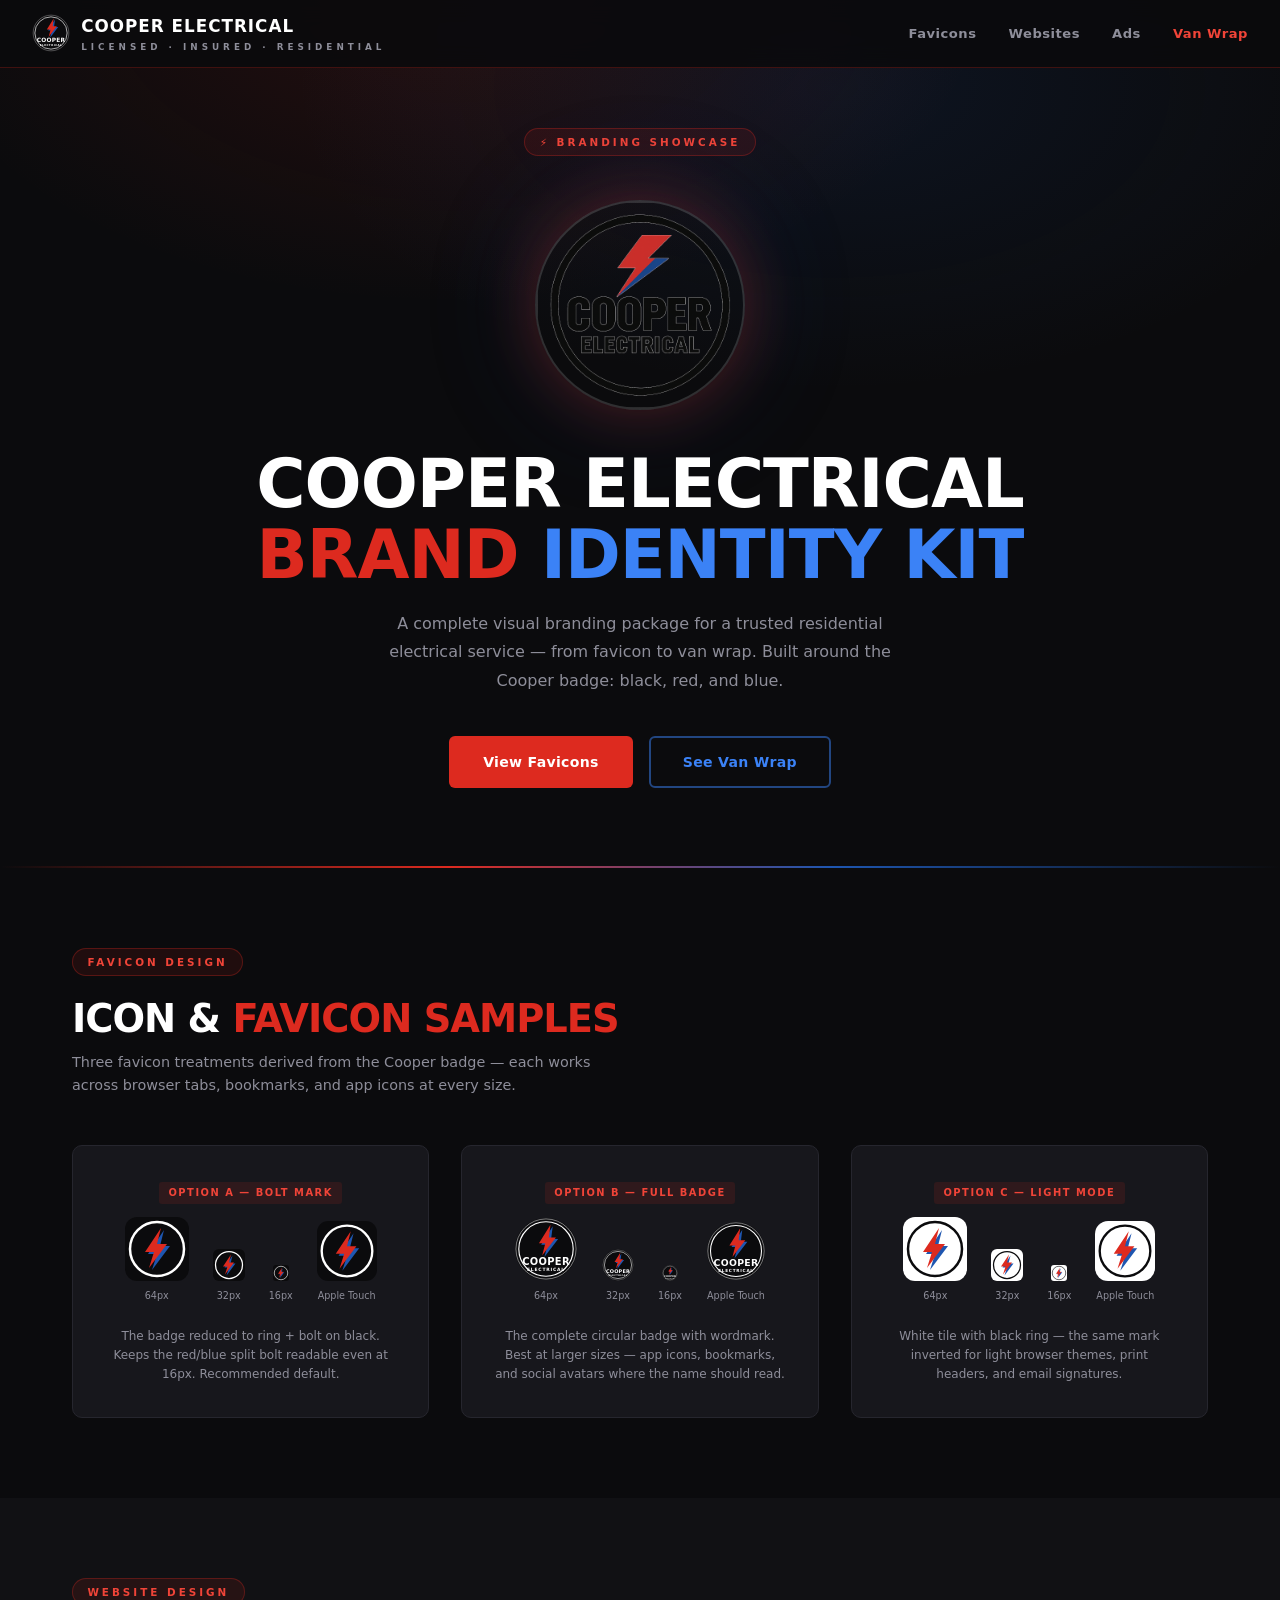
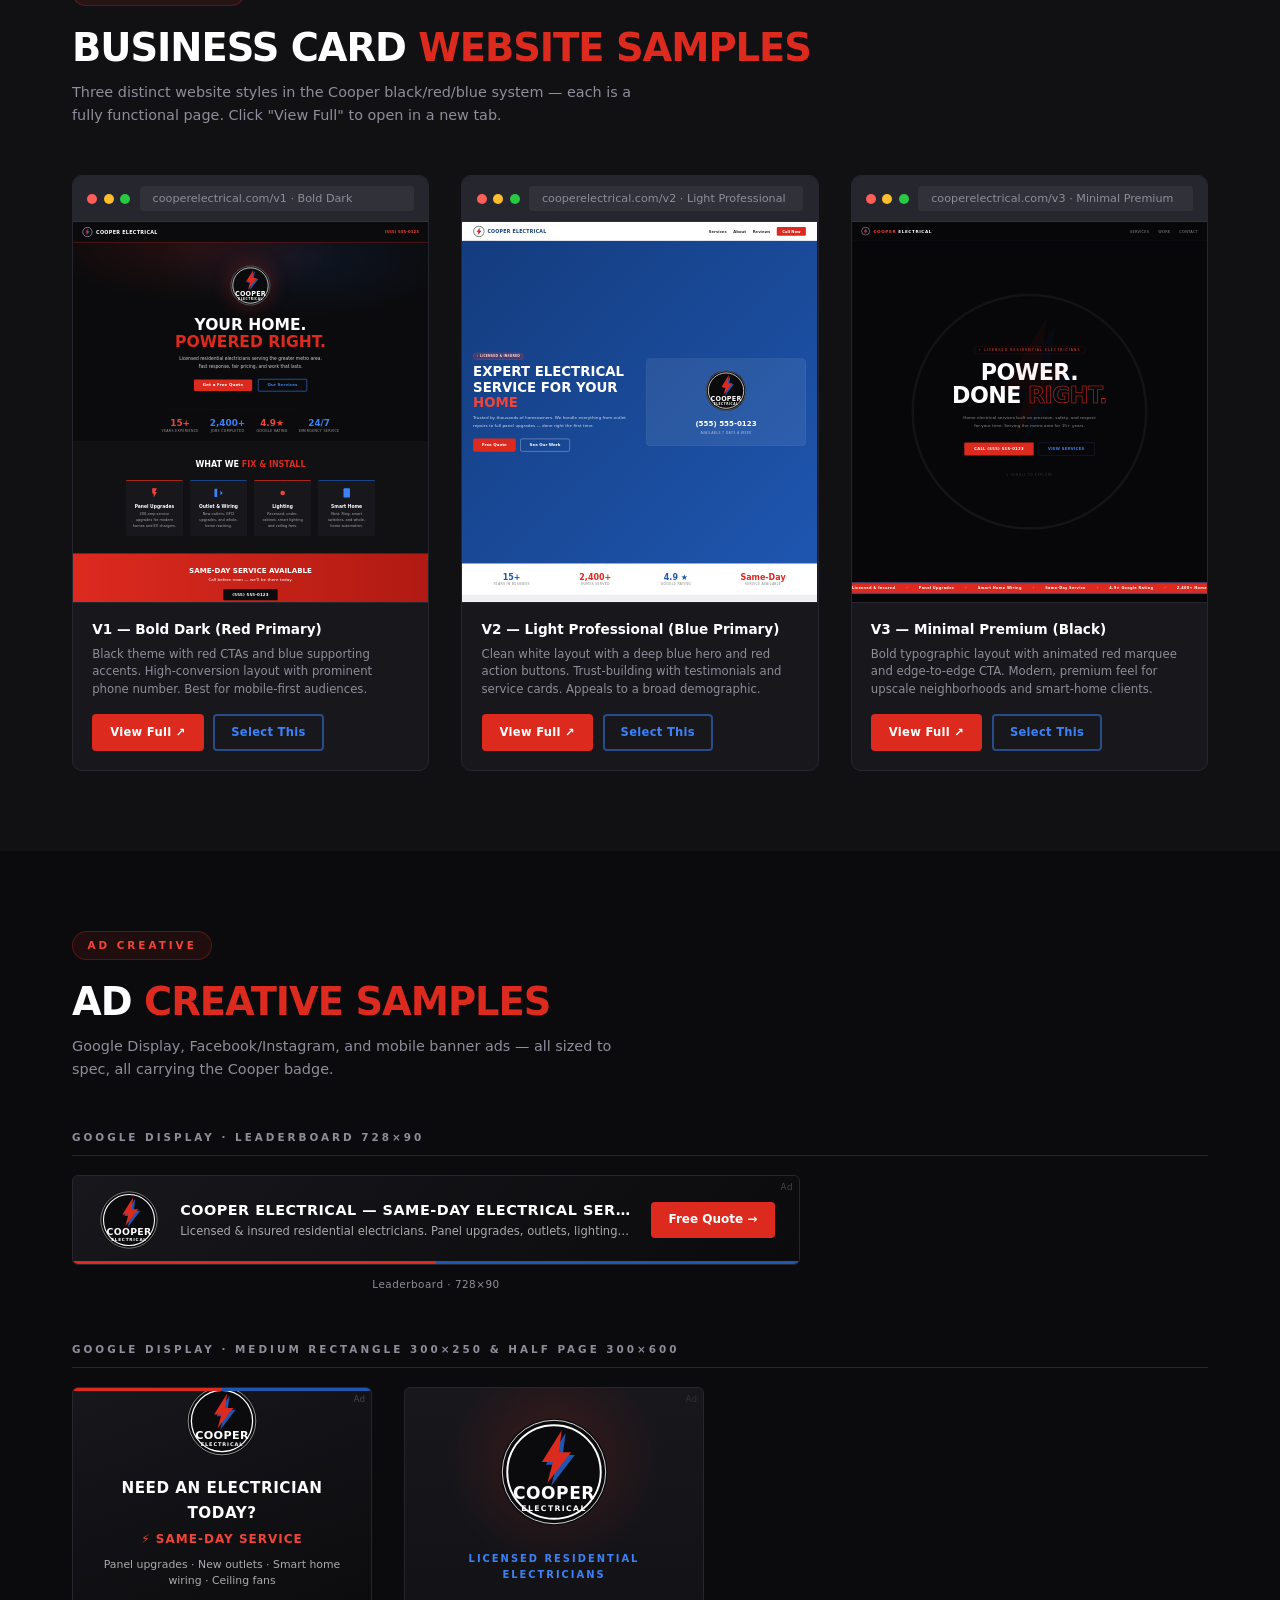
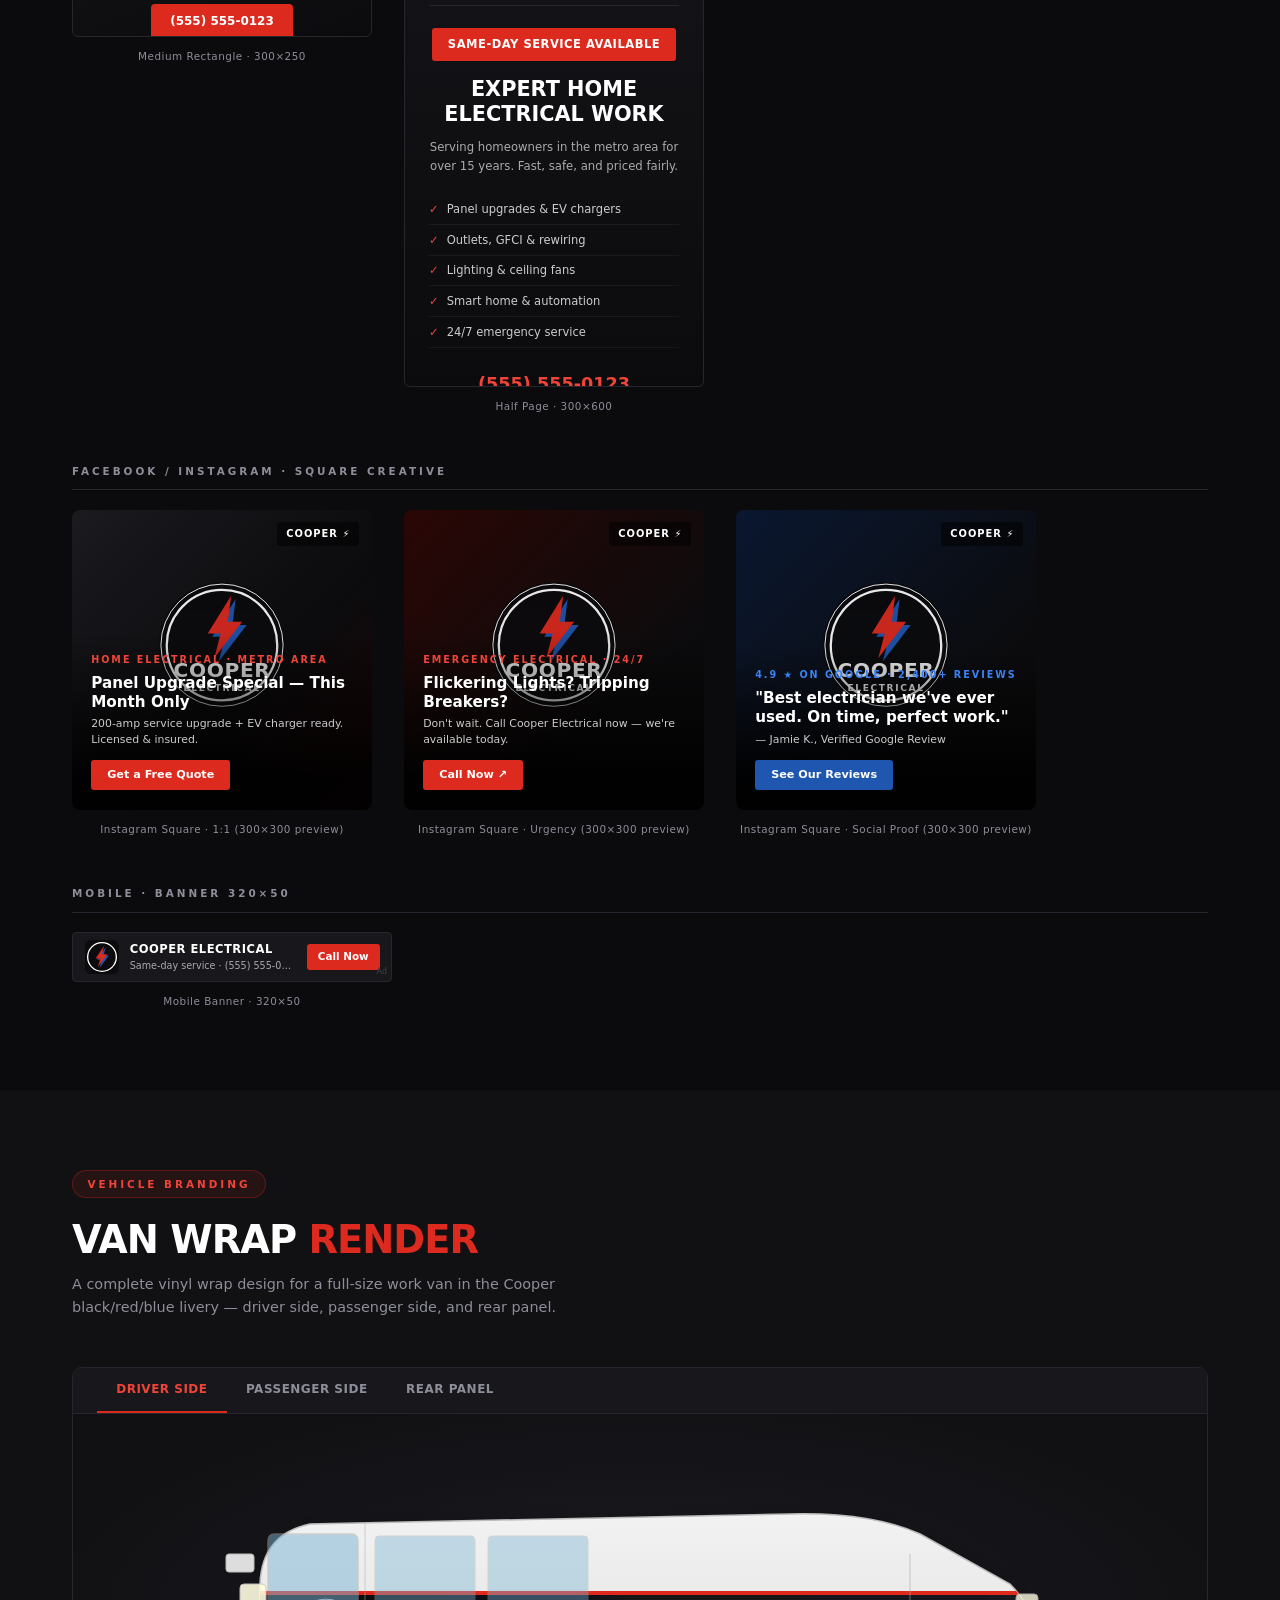
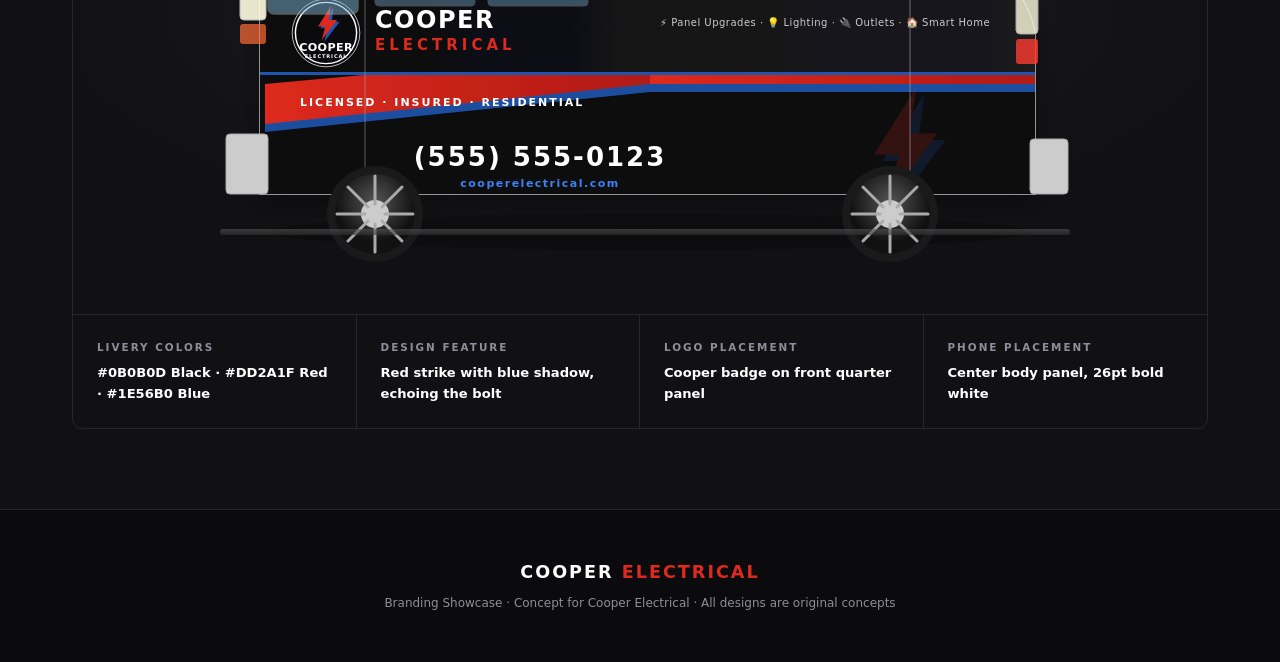
==== commit 2b5db86a: "Rebrand site to Cooper Electrical with black/red/blue identity - Add provided Cooper Electrical logo" ====
--- a/index.html
+++ b/index.html
@@ -3,37 +3,61 @@
 <head>
 <meta charset="UTF-8">
 <meta name="viewport" content="width=device-width,initial-scale=1">
-<title>Bright Spark Electric — Branding Showcase</title>
+<title>Cooper Electrical — Branding Showcase</title>
 <link rel="icon" type="image/svg+xml" href="assets/img/favicon.svg">
 <link rel="stylesheet" href="assets/css/style.css">
 <style>
   /* ===== VAN TAB UI ===== */
   .van-tabs{display:flex;gap:0;border-bottom:1px solid var(--b);background:var(--c);padding:0 1.5rem}
   .van-tab{padding:.75rem 1.2rem;font-size:.75rem;font-weight:700;letter-spacing:.5px;cursor:pointer;color:var(--m);border-bottom:2px solid transparent;transition:color .2s,border-color .2s;text-transform:uppercase}
-  .van-tab.active{color:var(--y);border-bottom-color:var(--y)}
+  .van-tab.active{color:var(--red2);border-bottom-color:var(--red)}
   .van-view{display:none}
-  .van-view.active{display:block}
-  .van-view.active{animation:fadeIn .3s ease}
+  .van-view.active{display:block;animation:fadeIn .3s ease}
   @keyframes fadeIn{from{opacity:0}to{opacity:1}}
 
   /* ===== FAVICON OPTION LABELS ===== */
   .fav-option-label{
-    display:inline-block;background:rgba(255,184,0,.1);color:var(--y);
+    display:inline-block;background:rgba(221,42,31,.12);color:var(--red2);
     font-size:.62rem;font-weight:700;letter-spacing:1.5px;text-transform:uppercase;
     padding:.2rem .6rem;border-radius:3px;margin-bottom:.8rem;
+  }
+  .hero-logo-img{
+    width:210px;height:210px;border-radius:50%;object-fit:cover;
+    box-shadow:0 0 60px rgba(221,42,31,.3),0 0 120px rgba(30,86,176,.2);
+    border:2px solid rgba(255,255,255,.15);
   }
 </style>
 </head>
 <body>
 
+<!-- ===== SHARED SVG SYMBOLS ===== -->
+<svg width="0" height="0" style="position:absolute" aria-hidden="true">
+  <defs>
+    <!-- Full circular Cooper badge (for dark backgrounds) -->
+    <symbol id="cooper-badge" viewBox="0 0 200 200">
+      <circle cx="100" cy="100" r="97" fill="#0B0B0D"/>
+      <circle cx="100" cy="100" r="94" fill="none" stroke="#fff" stroke-width="1.5"/>
+      <circle cx="100" cy="100" r="85" fill="none" stroke="#fff" stroke-width="3.5"/>
+      <polygon points="121,29 85,87 105,87 95,125 138,69 116,69" fill="#1E56B0"/>
+      <polygon points="114,24 78,82 98,82 88,120 131,64 109,64" fill="#DD2A1F"/>
+      <text x="100" y="149" text-anchor="middle" font-family="'Arial Narrow','Segoe UI',system-ui,sans-serif" font-weight="900" font-size="31" fill="#fff" letter-spacing="1">COOPER</text>
+      <text x="100" y="170" text-anchor="middle" font-family="'Arial Narrow','Segoe UI',system-ui,sans-serif" font-weight="700" font-size="14" fill="#fff" letter-spacing="2.5">ELECTRICAL</text>
+    </symbol>
+    <!-- Icon-only bolt tile -->
+    <symbol id="cooper-bolt" viewBox="0 0 64 64">
+      <rect width="64" height="64" rx="12" fill="#0B0B0D"/>
+      <circle cx="32" cy="32" r="27" fill="none" stroke="#fff" stroke-width="2.5"/>
+      <polygon points="39,13 23,37 32,37 27,53 45,29 35,29" fill="#1E56B0"/>
+      <polygon points="36,11 20,35 29,35 24,51 42,27 32,27" fill="#DD2A1F"/>
+    </symbol>
+  </defs>
+</svg>
+
 <!-- TOP NAV -->
 <nav class="site-nav">
   <a class="site-logo" href="#">
-    <svg viewBox="0 0 64 64" fill="none">
-      <rect width="64" height="64" rx="12" fill="#FFB800"/>
-      <polygon points="36,6 20,34 30,34 28,60 44,30 34,30" fill="#0D0D1A"/>
-    </svg>
-    Bright Spark Electric
+    <svg viewBox="0 0 200 200"><use href="#cooper-badge"/></svg>
+    <span>Cooper Electrical<span class="logo-sub">Licensed · Insured · Residential</span></span>
   </a>
   <ul class="nav-links">
     <li><a href="#favicons" class="active">Favicons</a></li>
@@ -48,8 +72,11 @@
   <div class="hero-eyebrow">
     <span class="tag">⚡ Branding Showcase</span>
   </div>
-  <h1>Bright Spark Electric<br><span class="highlight">Brand Identity Kit</span></h1>
-  <p>A complete visual branding package for a trusted residential electrical service — from favicon to van wrap.</p>
+  <div class="hero-logo">
+    <img class="hero-logo-img" src="assets/img/logo.png" alt="Cooper Electrical logo — red and blue lightning bolt in a black circular badge">
+  </div>
+  <h1>Cooper Electrical<br><span class="highlight">Brand</span> <span class="highlight-blue">Identity Kit</span></h1>
+  <p>A complete visual branding package for a trusted residential electrical service — from favicon to van wrap. Built around the Cooper badge: black, red, and blue.</p>
   <div class="hero-actions">
     <a href="#favicons" class="btn btn-primary">View Favicons</a>
     <a href="#van" class="btn btn-ghost">See Van Wrap</a>
@@ -63,126 +90,100 @@
   <div class="container">
     <span class="tag">Favicon Design</span>
     <h2 class="section-title">Icon &amp; <span class="highlight">Favicon Samples</span></h2>
-    <p class="section-sub">Three distinct favicon concepts — each works across browser tabs, bookmarks, and app icons at every size.</p>
+    <p class="section-sub">Three favicon treatments derived from the Cooper badge — each works across browser tabs, bookmarks, and app icons at every size.</p>
 
     <div class="favicon-designs">
 
-      <!-- OPTION A: Lightning bolt on dark -->
+      <!-- OPTION A: Bolt tile -->
       <div class="fav-card">
-        <div class="fav-option-label">Option A — Bold Dark</div>
+        <div class="fav-option-label">Option A — Bolt Mark</div>
         <div class="fav-display">
-          <!-- 64px -->
+          <div class="sz">
+            <svg width="64" height="64" viewBox="0 0 64 64"><use href="#cooper-bolt"/></svg>
+            <span>64px</span>
+          </div>
+          <div class="sz">
+            <svg width="32" height="32" viewBox="0 0 64 64"><use href="#cooper-bolt"/></svg>
+            <span>32px</span>
+          </div>
+          <div class="sz">
+            <svg width="16" height="16" viewBox="0 0 64 64"><use href="#cooper-bolt"/></svg>
+            <span>16px</span>
+          </div>
+          <div class="sz">
+            <svg width="60" height="60" viewBox="0 0 64 64"><use href="#cooper-bolt"/></svg>
+            <span>Apple Touch</span>
+          </div>
+        </div>
+        <p>The badge reduced to ring + bolt on black. Keeps the red/blue split bolt readable even at 16px. Recommended default.</p>
+      </div>
+
+      <!-- OPTION B: Full badge -->
+      <div class="fav-card">
+        <div class="fav-option-label">Option B — Full Badge</div>
+        <div class="fav-display">
+          <div class="sz">
+            <svg width="64" height="64" viewBox="0 0 200 200"><use href="#cooper-badge"/></svg>
+            <span>64px</span>
+          </div>
+          <div class="sz">
+            <svg width="32" height="32" viewBox="0 0 200 200"><use href="#cooper-badge"/></svg>
+            <span>32px</span>
+          </div>
+          <div class="sz">
+            <svg width="16" height="16" viewBox="0 0 200 200"><use href="#cooper-badge"/></svg>
+            <span>16px</span>
+          </div>
+          <div class="sz">
+            <svg width="60" height="60" viewBox="0 0 200 200"><use href="#cooper-badge"/></svg>
+            <span>Apple Touch</span>
+          </div>
+        </div>
+        <p>The complete circular badge with wordmark. Best at larger sizes — app icons, bookmarks, and social avatars where the name should read.</p>
+      </div>
+
+      <!-- OPTION C: Light mode -->
+      <div class="fav-card">
+        <div class="fav-option-label">Option C — Light Mode</div>
+        <div class="fav-display">
           <div class="sz">
             <svg width="64" height="64" viewBox="0 0 64 64">
-              <rect width="64" height="64" rx="12" fill="#1C1C2E"/>
-              <polygon points="36,6 20,34 30,34 28,60 44,30 34,30" fill="#FFB800"/>
+              <rect width="64" height="64" rx="12" fill="#FFFFFF"/>
+              <circle cx="32" cy="32" r="27" fill="none" stroke="#0B0B0D" stroke-width="2.5"/>
+              <polygon points="39,13 23,37 32,37 27,53 45,29 35,29" fill="#1E56B0"/>
+              <polygon points="36,11 20,35 29,35 24,51 42,27 32,27" fill="#DD2A1F"/>
             </svg>
             <span>64px</span>
           </div>
-          <!-- 32px -->
           <div class="sz">
             <svg width="32" height="32" viewBox="0 0 64 64">
-              <rect width="64" height="64" rx="12" fill="#1C1C2E"/>
-              <polygon points="36,6 20,34 30,34 28,60 44,30 34,30" fill="#FFB800"/>
+              <rect width="64" height="64" rx="12" fill="#FFFFFF"/>
+              <circle cx="32" cy="32" r="27" fill="none" stroke="#0B0B0D" stroke-width="2.5"/>
+              <polygon points="39,13 23,37 32,37 27,53 45,29 35,29" fill="#1E56B0"/>
+              <polygon points="36,11 20,35 29,35 24,51 42,27 32,27" fill="#DD2A1F"/>
             </svg>
             <span>32px</span>
           </div>
-          <!-- 16px -->
           <div class="sz">
             <svg width="16" height="16" viewBox="0 0 64 64">
-              <rect width="64" height="64" rx="12" fill="#1C1C2E"/>
-              <polygon points="36,6 20,34 30,34 28,60 44,30 34,30" fill="#FFB800"/>
+              <rect width="64" height="64" rx="12" fill="#FFFFFF"/>
+              <circle cx="32" cy="32" r="27" fill="none" stroke="#0B0B0D" stroke-width="2.5"/>
+              <polygon points="39,13 23,37 32,37 27,53 45,29 35,29" fill="#1E56B0"/>
+              <polygon points="36,11 20,35 29,35 24,51 42,27 32,27" fill="#DD2A1F"/>
             </svg>
             <span>16px</span>
           </div>
-          <!-- Apple Touch 180px preview at 60px -->
-          <div class="sz">
-            <svg width="60" height="60" viewBox="0 0 180 180">
-              <rect width="180" height="180" rx="36" fill="#1C1C2E"/>
-              <polygon points="100,16 58,96 84,96 80,168 124,82 98,82" fill="#FFB800"/>
+          <div class="sz">
+            <svg width="60" height="60" viewBox="0 0 64 64">
+              <rect width="64" height="64" rx="14" fill="#FFFFFF"/>
+              <circle cx="32" cy="32" r="27" fill="none" stroke="#0B0B0D" stroke-width="2.5"/>
+              <polygon points="39,13 23,37 32,37 27,53 45,29 35,29" fill="#1E56B0"/>
+              <polygon points="36,11 20,35 29,35 24,51 42,27 32,27" fill="#DD2A1F"/>
             </svg>
             <span>Apple Touch</span>
           </div>
         </div>
-        <p>Dark navy background with the gold lightning bolt. Strong brand recognition at any size. Best for light browser chrome (Chrome, Edge).</p>
-      </div>
-
-      <!-- OPTION B: Yellow badge -->
-      <div class="fav-card">
-        <div class="fav-option-label">Option B — Electric Gold</div>
-        <div class="fav-display">
-          <div class="sz">
-            <svg width="64" height="64" viewBox="0 0 64 64">
-              <rect width="64" height="64" rx="14" fill="#FFB800"/>
-              <polygon points="36,8 20,34 30,34 28,58 44,32 34,32" fill="#0D0D1A"/>
-            </svg>
-            <span>64px</span>
-          </div>
-          <div class="sz">
-            <svg width="32" height="32" viewBox="0 0 64 64">
-              <rect width="64" height="64" rx="14" fill="#FFB800"/>
-              <polygon points="36,8 20,34 30,34 28,58 44,32 34,32" fill="#0D0D1A"/>
-            </svg>
-            <span>32px</span>
-          </div>
-          <div class="sz">
-            <svg width="16" height="16" viewBox="0 0 64 64">
-              <rect width="64" height="64" rx="14" fill="#FFB800"/>
-              <polygon points="36,8 20,34 30,34 28,58 44,32 34,32" fill="#0D0D1A"/>
-            </svg>
-            <span>16px</span>
-          </div>
-          <div class="sz">
-            <svg width="60" height="60" viewBox="0 0 180 180">
-              <rect width="180" height="180" rx="40" fill="#FFB800"/>
-              <polygon points="100,20 60,96 84,96 80,162 122,86 98,86" fill="#0D0D1A"/>
-            </svg>
-            <span>Apple Touch</span>
-          </div>
-        </div>
-        <p>Gold badge with dark bolt — high contrast, eye-catching against dark browser tabs. Premium, energetic feel.</p>
-      </div>
-
-      <!-- OPTION C: House + Bolt combo -->
-      <div class="fav-card">
-        <div class="fav-option-label">Option C — Home Service</div>
-        <div class="fav-display">
-          <div class="sz">
-            <svg width="64" height="64" viewBox="0 0 64 64">
-              <rect width="64" height="64" rx="12" fill="#003366"/>
-              <!-- House -->
-              <polygon points="32,6 6,28 12,28 12,56 52,56 52,28 58,28" fill="#fff" opacity=".15"/>
-              <polygon points="32,8 8,30 14,30 14,54 50,54 50,30 56,30" fill="none" stroke="#5599FF" stroke-width="2"/>
-              <!-- Bolt overlay -->
-              <polygon points="35,16 25,34 31,34 29,50 41,32 35,32" fill="#FFB800"/>
-            </svg>
-            <span>64px</span>
-          </div>
-          <div class="sz">
-            <svg width="32" height="32" viewBox="0 0 64 64">
-              <rect width="64" height="64" rx="12" fill="#003366"/>
-              <polygon points="32,8 8,30 14,30 14,54 50,54 50,30 56,30" fill="none" stroke="#5599FF" stroke-width="2"/>
-              <polygon points="35,16 25,34 31,34 29,50 41,32 35,32" fill="#FFB800"/>
-            </svg>
-            <span>32px</span>
-          </div>
-          <div class="sz">
-            <svg width="16" height="16" viewBox="0 0 64 64">
-              <rect width="64" height="64" rx="12" fill="#003366"/>
-              <polygon points="35,16 25,34 31,34 29,50 41,32 35,32" fill="#FFB800"/>
-            </svg>
-            <span>16px</span>
-          </div>
-          <div class="sz">
-            <svg width="60" height="60" viewBox="0 0 180 180">
-              <rect width="180" height="180" rx="36" fill="#003366"/>
-              <polygon points="90,22 22,82 40,82 40,158 140,158 140,82 158,82" fill="none" stroke="#5599FF" stroke-width="5"/>
-              <polygon points="98,44 70,96 88,96 84,142 116,90 98,90" fill="#FFB800"/>
-            </svg>
-            <span>Apple Touch</span>
-          </div>
-        </div>
-        <p>House + lightning bolt combination — instantly communicates "home electrical." Best for residential market positioning.</p>
+        <p>White tile with black ring — the same mark inverted for light browser themes, print headers, and email signatures.</p>
       </div>
 
     </div>
@@ -196,7 +197,7 @@
   <div class="container">
     <span class="tag">Website Design</span>
     <h2 class="section-title">Business Card <span class="highlight">Website Samples</span></h2>
-    <p class="section-sub">Three distinct website styles — each is a fully functional page. Click "View Full" to open in a new tab.</p>
+    <p class="section-sub">Three distinct website styles in the Cooper black/red/blue system — each is a fully functional page. Click "View Full" to open in a new tab.</p>
 
     <div class="preview-grid">
 
@@ -204,14 +205,14 @@
       <div class="preview-card card">
         <div class="preview-bar">
           <div class="preview-dots"><span></span><span></span><span></span></div>
-          <div class="preview-url">brightspark.electric/v1 · Clean &amp; Bold</div>
+          <div class="preview-url">cooperelectrical.com/v1 · Bold Dark</div>
         </div>
         <div style="position:relative;overflow:hidden;height:380px">
-          <iframe class="preview-frame" src="pages/biz-card-v1.html" title="Website Version 1 – Clean and Bold" loading="lazy"></iframe>
+          <iframe class="preview-frame" src="pages/biz-card-v1.html" title="Website Version 1 – Bold Dark" loading="lazy"></iframe>
         </div>
         <div class="preview-info">
-          <h4>V1 — Clean &amp; Bold (Dark)</h4>
-          <p>Strong dark theme with electric yellow accents. High-conversion layout with prominent phone number and CTA. Best for mobile-first audiences.</p>
+          <h4>V1 — Bold Dark (Red Primary)</h4>
+          <p>Black theme with red CTAs and blue supporting accents. High-conversion layout with prominent phone number. Best for mobile-first audiences.</p>
         </div>
         <div class="preview-actions">
           <a href="pages/biz-card-v1.html" target="_blank" class="btn btn-primary btn-sm">View Full ↗</a>
@@ -223,14 +224,14 @@
       <div class="preview-card card">
         <div class="preview-bar">
           <div class="preview-dots"><span></span><span></span><span></span></div>
-          <div class="preview-url">brightspark.electric/v2 · Light &amp; Airy</div>
+          <div class="preview-url">cooperelectrical.com/v2 · Light Professional</div>
         </div>
         <div style="position:relative;overflow:hidden;height:380px">
-          <iframe class="preview-frame" src="pages/biz-card-v2.html" title="Website Version 2 – Light and Airy" loading="lazy"></iframe>
+          <iframe class="preview-frame" src="pages/biz-card-v2.html" title="Website Version 2 – Light Professional" loading="lazy"></iframe>
         </div>
         <div class="preview-info">
-          <h4>V2 — Light &amp; Airy (Navy/White)</h4>
-          <p>Clean, professional with navy hero and white content area. Trust-building layout with testimonials and service cards. Appeals to older demographics.</p>
+          <h4>V2 — Light Professional (Blue Primary)</h4>
+          <p>Clean white layout with a deep blue hero and red action buttons. Trust-building with testimonials and service cards. Appeals to a broad demographic.</p>
         </div>
         <div class="preview-actions">
           <a href="pages/biz-card-v2.html" target="_blank" class="btn btn-primary btn-sm">View Full ↗</a>
@@ -242,14 +243,14 @@
       <div class="preview-card card">
         <div class="preview-bar">
           <div class="preview-dots"><span></span><span></span><span></span></div>
-          <div class="preview-url">brightspark.electric/v3 · Minimal Dark</div>
+          <div class="preview-url">cooperelectrical.com/v3 · Minimal Premium</div>
         </div>
         <div style="position:relative;overflow:hidden;height:380px">
-          <iframe class="preview-frame" src="pages/biz-card-v3.html" title="Website Version 3 – Minimal Dark" loading="lazy"></iframe>
+          <iframe class="preview-frame" src="pages/biz-card-v3.html" title="Website Version 3 – Minimal Premium" loading="lazy"></iframe>
         </div>
         <div class="preview-info">
-          <h4>V3 — Minimal Dark (Premium)</h4>
-          <p>Bold typographic layout with animated marquee and edge-to-edge CTA. Modern, premium feel. Best for upscale neighborhoods and smart-home clients.</p>
+          <h4>V3 — Minimal Premium (Black)</h4>
+          <p>Bold typographic layout with animated red marquee and edge-to-edge CTA. Modern, premium feel for upscale neighborhoods and smart-home clients.</p>
         </div>
         <div class="preview-actions">
           <a href="pages/biz-card-v3.html" target="_blank" class="btn btn-primary btn-sm">View Full ↗</a>
@@ -268,7 +269,7 @@
   <div class="container">
     <span class="tag">Ad Creative</span>
     <h2 class="section-title">Ad <span class="highlight">Creative Samples</span></h2>
-    <p class="section-sub">Google Display, Facebook/Instagram, and mobile banner ads — all sized to spec and ready for production.</p>
+    <p class="section-sub">Google Display, Facebook/Instagram, and mobile banner ads — all sized to spec, all carrying the Cooper badge.</p>
 
     <div class="ads-layout">
 
@@ -276,21 +277,19 @@
       <div class="ad-group">
         <div class="ad-group-label">Google Display · Leaderboard 728×90</div>
         <div class="ad-showcase">
-
           <div class="ad-wrap">
             <div class="ad-leaderboard">
               <div class="ad-logo">
-                <svg viewBox="0 0 24 24"><path d="M13 2L3 14h9l-1 8 10-12h-9l1-8z"/></svg>
+                <svg viewBox="0 0 200 200"><use href="#cooper-badge"/></svg>
               </div>
               <div class="ad-copy">
-                <h3>Bright Spark Electric — Same-Day Electrical Service</h3>
-                <p>Licensed &amp; insured residential electricians. Panel upgrades, outlets, lighting &amp; smart home. Serving the metro area.</p>
+                <h3>Cooper Electrical — Same-Day Electrical Service</h3>
+                <p>Licensed &amp; insured residential electricians. Panel upgrades, outlets, lighting &amp; smart home.</p>
               </div>
               <a href="#" class="ad-cta">Free Quote →</a>
             </div>
             <span class="ad-label">Leaderboard · 728×90</span>
           </div>
-
         </div>
       </div>
 
@@ -303,9 +302,9 @@
           <div class="ad-wrap">
             <div class="ad-mrec">
               <div class="mrec-logo">
-                <svg viewBox="0 0 24 24"><path d="M13 2L3 14h9l-1 8 10-12h-9l1-8z"/></svg>
+                <svg viewBox="0 0 200 200"><use href="#cooper-badge"/></svg>
               </div>
-              <h3>Need an Electrician <em>Today?</em></h3>
+              <h3>Need an Electrician Today?</h3>
               <div class="offer">⚡ Same-Day Service</div>
               <p>Panel upgrades · New outlets · Smart home wiring · Ceiling fans</p>
               <a href="#" class="cta">(555) 555-0123</a>
@@ -316,13 +315,14 @@
           <!-- Half Page -->
           <div class="ad-wrap">
             <div class="ad-halfpage">
-              <div class="hp-bolt">⚡</div>
-              <div class="hp-logo">Bright Spark Electric</div>
+              <div class="hp-logo-mark">
+                <svg viewBox="0 0 200 200"><use href="#cooper-badge"/></svg>
+              </div>
               <div class="hp-tagline">Licensed Residential Electricians</div>
               <hr>
               <div class="hp-offer">Same-Day Service Available</div>
               <h3>Expert Home<br>Electrical Work</h3>
-              <p>Serving thousands of homeowners in the metro area for over 15 years. Fast, safe, and priced fairly.</p>
+              <p>Serving homeowners in the metro area for over 15 years. Fast, safe, and priced fairly.</p>
               <ul class="features">
                 <li>Panel upgrades &amp; EV chargers</li>
                 <li>Outlets, GFCI &amp; rewiring</li>
@@ -348,8 +348,8 @@
           <div class="ad-wrap">
             <div class="ad-social">
               <div class="social-bg"></div>
-              <div class="social-bolt">⚡</div>
-              <div class="social-logo">Bright Spark ⚡</div>
+              <div class="social-mark"><svg viewBox="0 0 200 200"><use href="#cooper-badge"/></svg></div>
+              <div class="social-logo">Cooper ⚡</div>
               <div class="social-content">
                 <span class="social-tag">Home Electrical · Metro Area</span>
                 <h3>Panel Upgrade Special — This Month Only</h3>
@@ -362,15 +362,15 @@
 
           <!-- Social Ad 2 – Emergency / urgency -->
           <div class="ad-wrap">
-            <div class="ad-social" style="background:linear-gradient(135deg,#1a0000,#330000)">
-              <div class="social-bg" style="background:linear-gradient(135deg,#2a0000 0%,#0d0d00 100%)"></div>
-              <div class="social-bolt" style="color:#FF6B35">⚡</div>
-              <div class="social-logo">Bright Spark ⚡</div>
+            <div class="ad-social">
+              <div class="social-bg" style="background:linear-gradient(135deg,#2A0705 0%,#0B0B0D 70%)"></div>
+              <div class="social-mark"><svg viewBox="0 0 200 200"><use href="#cooper-badge"/></svg></div>
+              <div class="social-logo">Cooper ⚡</div>
               <div class="social-content">
-                <span class="social-tag" style="color:#FF6B35">Emergency Electrical · 24/7</span>
+                <span class="social-tag">Emergency Electrical · 24/7</span>
                 <h3>Flickering Lights? Tripping Breakers?</h3>
-                <p>Don't wait. Call Bright Spark Electric now — we're available today.</p>
-                <a href="#" class="social-cta" style="background:#FF6B35">Call Now ↗</a>
+                <p>Don't wait. Call Cooper Electrical now — we're available today.</p>
+                <a href="#" class="social-cta">Call Now ↗</a>
               </div>
             </div>
             <span class="ad-label">Instagram Square · Urgency (300×300 preview)</span>
@@ -379,14 +379,14 @@
           <!-- Social Ad 3 – Trust/review -->
           <div class="ad-wrap">
             <div class="ad-social">
-              <div class="social-bg" style="background:linear-gradient(135deg,#003320 0%,#001a0d 100%)"></div>
-              <div class="social-bolt" style="color:#22C55E">⭐</div>
-              <div class="social-logo">Bright Spark ⚡</div>
+              <div class="social-bg" style="background:linear-gradient(135deg,#0A1730 0%,#0B0B0D 70%)"></div>
+              <div class="social-mark"><svg viewBox="0 0 200 200"><use href="#cooper-badge"/></svg></div>
+              <div class="social-logo">Cooper ⚡</div>
               <div class="social-content">
-                <span class="social-tag" style="color:#22C55E">4.9 ★ on Google · 2,400+ Reviews</span>
-                <h3>"Best electrician we've ever used. Showed up on time, did perfect work."</h3>
+                <span class="social-tag" style="color:#3B82F6">4.9 ★ on Google · 2,400+ Reviews</span>
+                <h3>"Best electrician we've ever used. On time, perfect work."</h3>
                 <p>— Jamie K., Verified Google Review</p>
-                <a href="#" class="social-cta" style="background:#22C55E;color:#000">See Our Reviews</a>
+                <a href="#" class="social-cta" style="background:#1E56B0">See Our Reviews</a>
               </div>
             </div>
             <span class="ad-label">Instagram Square · Social Proof (300×300 preview)</span>
@@ -402,10 +402,10 @@
           <div class="ad-wrap">
             <div class="ad-mobile">
               <div class="mob-icon">
-                <svg viewBox="0 0 24 24"><path d="M13 2L3 14h9l-1 8 10-12h-9l1-8z"/></svg>
+                <svg viewBox="0 0 64 64"><use href="#cooper-bolt"/></svg>
               </div>
               <div class="mob-copy">
-                <h4>Bright Spark Electric</h4>
+                <h4>Cooper Electrical</h4>
                 <p>Same-day service · (555) 555-0123</p>
               </div>
               <a href="#" class="mob-cta">Call Now</a>
@@ -426,7 +426,7 @@
   <div class="container">
     <span class="tag">Vehicle Branding</span>
     <h2 class="section-title">Van Wrap <span class="highlight">Render</span></h2>
-    <p class="section-sub">A complete vinyl wrap design for a full-size work van — driver side, passenger side, and rear panel.</p>
+    <p class="section-sub">A complete vinyl wrap design for a full-size work van in the Cooper black/red/blue livery — driver side, passenger side, and rear panel.</p>
 
     <div class="van-stage">
       <div class="van-tabs">
@@ -441,16 +441,16 @@
           <svg viewBox="0 0 900 420" xmlns="http://www.w3.org/2000/svg" width="900" height="420">
             <defs>
               <linearGradient id="vanBody" x1="0" y1="0" x2="0" y2="1">
-                <stop offset="0%" stop-color="#F0F0F0"/>
+                <stop offset="0%" stop-color="#F2F2F2"/>
                 <stop offset="100%" stop-color="#D8D8D8"/>
               </linearGradient>
-              <linearGradient id="stripe" x1="0" y1="0" x2="1" y2="0">
-                <stop offset="0%" stop-color="#FFB800"/>
-                <stop offset="100%" stop-color="#FF8C00"/>
+              <linearGradient id="redStripe" x1="0" y1="0" x2="1" y2="0">
+                <stop offset="0%" stop-color="#DD2A1F"/>
+                <stop offset="100%" stop-color="#B01A12"/>
               </linearGradient>
-              <linearGradient id="darkStripe" x1="0" y1="0" x2="1" y2="0">
-                <stop offset="0%" stop-color="#0D0D1A"/>
-                <stop offset="100%" stop-color="#1C1C2E"/>
+              <linearGradient id="blackBand" x1="0" y1="0" x2="1" y2="0">
+                <stop offset="0%" stop-color="#0B0B0D"/>
+                <stop offset="100%" stop-color="#1A1A1F"/>
               </linearGradient>
               <linearGradient id="ground" x1="0" y1="0" x2="0" y2="1">
                 <stop offset="0%" stop-color="#555"/>
@@ -473,70 +473,71 @@
 
             <!-- VAN BODY -->
             <g filter="url(#shadow)">
-              <!-- Main body -->
               <path d="M70,340 L70,130 Q72,80 120,70 L600,60 Q680,58 730,80 L820,130 Q840,150 845,180 L845,340 Z"
                     fill="url(#vanBody)" stroke="#bbb" stroke-width="1.5"/>
 
-              <!-- Dark wrap base layer — lower half -->
-              <clipPath id="lowerClip">
-                <rect x="70" y="220" width="775" height="120"/>
-              </clipPath>
-              <path d="M70,340 L70,220 L845,220 L845,340 Z" fill="#0D0D1A" clip-path="url(#vanClip)"/>
-
-              <!-- Gold diagonal accent stripe -->
-              <polygon points="75,230 75,270 460,230 460,195" fill="url(#stripe)" clip-path="url(#vanClip)"/>
-              <polygon points="460,195 460,230 845,230 845,200" fill="url(#stripe)" clip-path="url(#vanClip)"/>
-
-              <!-- Dark navy primary band -->
-              <rect x="70" y="140" width="775" height="78" fill="url(#darkStripe)" clip-path="url(#vanClip)"/>
-
-              <!-- Thin gold pinstripe above dark band -->
-              <rect x="70" y="138" width="775" height="4" fill="#FFB800" clip-path="url(#vanClip)"/>
-              <!-- Thin gold pinstripe below dark band -->
-              <rect x="70" y="218" width="775" height="3" fill="#FFD700" clip-path="url(#vanClip)"/>
+              <!-- Black wrap base layer — lower half -->
+              <path d="M70,340 L70,220 L845,220 L845,340 Z" fill="#0B0B0D" clip-path="url(#vanClip)"/>
+
+              <!-- Red diagonal strike (with blue shadow layer, echoing the bolt) -->
+              <polygon points="75,238 75,278 460,238 460,203" fill="#1E56B0" clip-path="url(#vanClip)" opacity=".9"/>
+              <polygon points="460,203 460,238 845,238 845,208" fill="#1E56B0" clip-path="url(#vanClip)" opacity=".9"/>
+              <polygon points="75,230 75,270 460,230 460,195" fill="url(#redStripe)" clip-path="url(#vanClip)"/>
+              <polygon points="460,195 460,230 845,230 845,200" fill="url(#redStripe)" clip-path="url(#vanClip)"/>
+
+              <!-- Black primary band -->
+              <rect x="70" y="140" width="775" height="78" fill="url(#blackBand)" clip-path="url(#vanClip)"/>
+
+              <!-- Red pinstripe above band, blue pinstripe below -->
+              <rect x="70" y="137" width="775" height="4" fill="#DD2A1F" clip-path="url(#vanClip)"/>
+              <rect x="70" y="218" width="775" height="3" fill="#1E56B0" clip-path="url(#vanClip)"/>
             </g>
 
-            <!-- LOGO + NAME on dark band -->
-            <!-- Bolt icon -->
+            <!-- LOGO + NAME on black band -->
             <g clip-path="url(#vanClip)">
-              <rect x="105" y="148" width="52" height="52" rx="8" fill="#FFB800"/>
-              <polygon points="133,154 121,173 128,173 127,196 140,177 133,177" fill="#0D0D1A"/>
+              <!-- Cooper badge -->
+              <g transform="translate(100,143) scale(0.36)">
+                <circle cx="100" cy="100" r="97" fill="#0B0B0D"/>
+                <circle cx="100" cy="100" r="94" fill="none" stroke="#fff" stroke-width="2"/>
+                <circle cx="100" cy="100" r="85" fill="none" stroke="#fff" stroke-width="4"/>
+                <polygon points="121,29 85,87 105,87 95,125 138,69 116,69" fill="#1E56B0"/>
+                <polygon points="114,24 78,82 98,82 88,120 131,64 109,64" fill="#DD2A1F"/>
+                <text x="100" y="149" text-anchor="middle" font-family="'Arial Narrow','Segoe UI',system-ui,sans-serif" font-weight="900" font-size="31" fill="#fff" letter-spacing="1">COOPER</text>
+                <text x="100" y="170" text-anchor="middle" font-family="'Arial Narrow','Segoe UI',system-ui,sans-serif" font-weight="700" font-size="14" fill="#fff" letter-spacing="2.5">ELECTRICAL</text>
+              </g>
 
               <!-- Company name -->
-              <text x="170" y="172" fill="#FFFFFF" font-size="22" font-weight="900" font-family="'Segoe UI',system-ui,sans-serif" letter-spacing="1">BRIGHT SPARK</text>
-              <text x="170" y="194" fill="#FFB800" font-size="14" font-weight="700" font-family="'Segoe UI',system-ui,sans-serif" letter-spacing="3">ELECTRIC</text>
-
-              <!-- Tagline in gold band area -->
-              <text x="110" y="250" fill="#0D0D1A" font-size="11" font-weight="800" font-family="'Segoe UI',system-ui,sans-serif" letter-spacing="2">LICENSED · INSURED · RESIDENTIAL</text>
-
-              <!-- Phone number on lower dark area -->
-              <text x="350" y="310" fill="#FFB800" font-size="26" font-weight="900" font-family="'Segoe UI',system-ui,sans-serif" letter-spacing="2" text-anchor="middle">(555) 555-0123</text>
-              <text x="350" y="332" fill="#FFFFFF" font-size="11" font-weight="600" font-family="'Segoe UI',system-ui,sans-serif" letter-spacing="1.5" text-anchor="middle">brightspark.electric</text>
+              <text x="185" y="174" fill="#FFFFFF" font-size="24" font-weight="900" font-family="'Segoe UI',system-ui,sans-serif" letter-spacing="1.5">COOPER</text>
+              <text x="185" y="196" fill="#DD2A1F" font-size="15" font-weight="700" font-family="'Segoe UI',system-ui,sans-serif" letter-spacing="4">ELECTRICAL</text>
+
+              <!-- Tagline on red strike -->
+              <text x="110" y="252" fill="#FFFFFF" font-size="11" font-weight="800" font-family="'Segoe UI',system-ui,sans-serif" letter-spacing="2">LICENSED · INSURED · RESIDENTIAL</text>
+
+              <!-- Phone number on lower black area -->
+              <text x="350" y="312" fill="#FFFFFF" font-size="26" font-weight="900" font-family="'Segoe UI',system-ui,sans-serif" letter-spacing="2" text-anchor="middle">(555) 555-0123</text>
+              <text x="350" y="333" fill="#3B82F6" font-size="11" font-weight="600" font-family="'Segoe UI',system-ui,sans-serif" letter-spacing="1.5" text-anchor="middle">cooperelectrical.com</text>
 
               <!-- Large decorative bolt on right side -->
-              <text x="700" y="310" fill="rgba(255,184,0,0.15)" font-size="200" font-family="system-ui" text-anchor="middle">⚡</text>
-
-              <!-- Service icons strip -->
-              <text x="490" y="172" fill="#ccc" font-size="10" font-family="'Segoe UI',system-ui,sans-serif" letter-spacing=".5">⚡ Panel Upgrades  ·  💡 Lighting  ·  🔌 Outlets  ·  🏠 Smart Home</text>
+              <g transform="translate(640,225) scale(2.1)" opacity=".18">
+                <polygon points="41,4 21,36 33,36 27,58 51,26 38,26" fill="#1E56B0" transform="translate(4,3)"/>
+                <polygon points="41,4 21,36 33,36 27,58 51,26 38,26" fill="#DD2A1F"/>
+              </g>
+
+              <!-- Service list on band -->
+              <text x="470" y="172" fill="#ccc" font-size="10" font-family="'Segoe UI',system-ui,sans-serif" letter-spacing=".5">⚡ Panel Upgrades  ·  💡 Lighting  ·  🔌 Outlets  ·  🏠 Smart Home</text>
             </g>
 
-            <!-- WINDSHIELD / WINDOWS -->
-            <!-- Driver window -->
+            <!-- WINDOWS -->
             <rect x="78" y="80" width="90" height="80" rx="6" fill="#7AB5D4" opacity=".5" stroke="#aaa" stroke-width="1.5"/>
-            <!-- Large cargo window row -->
             <rect x="185" y="82" width="100" height="70" rx="4" fill="#7AB5D4" opacity=".4" stroke="#aaa" stroke-width="1"/>
             <rect x="298" y="82" width="100" height="70" rx="4" fill="#7AB5D4" opacity=".4" stroke="#aaa" stroke-width="1"/>
-            <!-- Panel line between cab and cargo -->
             <line x1="175" y1="68" x2="175" y2="340" stroke="#aaa" stroke-width="1" opacity=".5"/>
-            <!-- Rear door split -->
             <line x1="720" y1="100" x2="720" y2="340" stroke="#aaa" stroke-width="1.5" opacity=".4"/>
 
             <!-- WHEELS -->
-            <!-- Front wheel -->
             <circle cx="185" cy="360" r="48" fill="#1a1a1a"/>
             <circle cx="185" cy="360" r="40" fill="url(#wheelGrad)"/>
             <circle cx="185" cy="360" r="14" fill="#ccc"/>
-            <!-- Wheel spokes -->
             <line x1="185" y1="322" x2="185" y2="350" stroke="#aaa" stroke-width="3" stroke-linecap="round"/>
             <line x1="185" y1="370" x2="185" y2="398" stroke="#aaa" stroke-width="3" stroke-linecap="round"/>
             <line x1="147" y1="360" x2="175" y2="360" stroke="#aaa" stroke-width="3" stroke-linecap="round"/>
@@ -546,7 +547,6 @@
             <line x1="158" y1="387" x2="178" y2="367" stroke="#aaa" stroke-width="3" stroke-linecap="round"/>
             <line x1="192" y1="353" x2="212" y2="333" stroke="#aaa" stroke-width="3" stroke-linecap="round"/>
 
-            <!-- Rear wheel -->
             <circle cx="700" cy="360" r="48" fill="#1a1a1a"/>
             <circle cx="700" cy="360" r="40" fill="url(#wheelGrad)"/>
             <circle cx="700" cy="360" r="14" fill="#ccc"/>
@@ -559,10 +559,9 @@
             <line x1="673" y1="387" x2="693" y2="367" stroke="#aaa" stroke-width="3" stroke-linecap="round"/>
             <line x1="707" y1="353" x2="727" y2="333" stroke="#aaa" stroke-width="3" stroke-linecap="round"/>
 
-            <!-- Headlight / taillights -->
+            <!-- Lights -->
             <rect x="50" y="130" width="26" height="36" rx="4" fill="#FFFDE0" stroke="#ccc" stroke-width="1" opacity=".9"/>
             <rect x="50" y="170" width="26" height="20" rx="3" fill="#FF6B35" opacity=".7"/>
-            <!-- Rear lights -->
             <rect x="826" y="140" width="22" height="40" rx="4" fill="#FFFDE0" stroke="#ccc" stroke-width="1" opacity=".8"/>
             <rect x="826" y="185" width="22" height="25" rx="3" fill="#FF3B30" opacity=".8"/>
 
@@ -578,10 +577,10 @@
           </svg>
         </div>
         <div class="van-info-grid">
-          <div class="van-info-item"><h5>Primary Color</h5><p>#1C1C2E Navy + #FFB800 Gold</p></div>
-          <div class="van-info-item"><h5>Design Feature</h5><p>Diagonal gold strike through center band</p></div>
-          <div class="van-info-item"><h5>Logo Placement</h5><p>Front quarter panel, large format</p></div>
-          <div class="van-info-item"><h5>Phone Placement</h5><p>Center body panel, 26pt bold</p></div>
+          <div class="van-info-item"><h5>Livery Colors</h5><p>#0B0B0D Black · #DD2A1F Red · #1E56B0 Blue</p></div>
+          <div class="van-info-item"><h5>Design Feature</h5><p>Red strike with blue shadow, echoing the bolt</p></div>
+          <div class="van-info-item"><h5>Logo Placement</h5><p>Cooper badge on front quarter panel</p></div>
+          <div class="van-info-item"><h5>Phone Placement</h5><p>Center body panel, 26pt bold white</p></div>
         </div>
       </div>
 
@@ -591,12 +590,12 @@
           <svg viewBox="0 0 900 420" xmlns="http://www.w3.org/2000/svg" width="900" height="420">
             <defs>
               <linearGradient id="vanBody2" x1="0" y1="0" x2="0" y2="1">
-                <stop offset="0%" stop-color="#F0F0F0"/>
+                <stop offset="0%" stop-color="#F2F2F2"/>
                 <stop offset="100%" stop-color="#D8D8D8"/>
               </linearGradient>
-              <linearGradient id="stripe2" x1="0" y1="0" x2="1" y2="0">
-                <stop offset="0%" stop-color="#FF8C00"/>
-                <stop offset="100%" stop-color="#FFB800"/>
+              <linearGradient id="redStripe2" x1="0" y1="0" x2="1" y2="0">
+                <stop offset="0%" stop-color="#B01A12"/>
+                <stop offset="100%" stop-color="#DD2A1F"/>
               </linearGradient>
               <clipPath id="vanClip2">
                 <path d="M55,340 L55,180 Q60,150 80,130 L170,80 Q220,58 300,60 L780,70 Q830,72 832,80 L848,130 Q860,150 860,180 L860,340 Z"/>
@@ -613,50 +612,58 @@
             <path d="M55,340 L55,180 Q60,150 80,130 L170,80 Q220,58 300,60 L780,70 Q830,72 832,80 L848,130 Q860,150 860,180 L860,340 Z"
                   fill="url(#vanBody2)" stroke="#bbb" stroke-width="1.5"/>
 
-            <!-- Dark lower area -->
-            <path d="M55,220 L55,340 L860,340 L860,220 Z" fill="#0D0D1A" clip-path="url(#vanClip2)"/>
-
-            <!-- Gold stripe (reversed) -->
-            <polygon points="860,220 860,260 430,220 430,188" fill="url(#stripe2)" clip-path="url(#vanClip2)"/>
-            <polygon points="430,188 430,220 55,225 55,195" fill="url(#stripe2)" clip-path="url(#vanClip2)"/>
-
-            <!-- Dark primary band -->
-            <rect x="55" y="140" width="805" height="78" fill="#1C1C2E" clip-path="url(#vanClip2)"/>
-            <rect x="55" y="138" width="805" height="4" fill="#FFB800" clip-path="url(#vanClip2)"/>
-            <rect x="55" y="218" width="805" height="3" fill="#FFD700" clip-path="url(#vanClip2)"/>
+            <!-- Black lower area -->
+            <path d="M55,220 L55,340 L860,340 L860,220 Z" fill="#0B0B0D" clip-path="url(#vanClip2)"/>
+
+            <!-- Red strike with blue shadow (reversed) -->
+            <polygon points="860,228 860,268 430,228 430,196" fill="#1E56B0" clip-path="url(#vanClip2)" opacity=".9"/>
+            <polygon points="430,196 430,228 55,233 55,203" fill="#1E56B0" clip-path="url(#vanClip2)" opacity=".9"/>
+            <polygon points="860,220 860,260 430,220 430,188" fill="url(#redStripe2)" clip-path="url(#vanClip2)"/>
+            <polygon points="430,188 430,220 55,225 55,195" fill="url(#redStripe2)" clip-path="url(#vanClip2)"/>
+
+            <!-- Black primary band -->
+            <rect x="55" y="140" width="805" height="78" fill="#141418" clip-path="url(#vanClip2)"/>
+            <rect x="55" y="137" width="805" height="4" fill="#DD2A1F" clip-path="url(#vanClip2)"/>
+            <rect x="55" y="218" width="805" height="3" fill="#1E56B0" clip-path="url(#vanClip2)"/>
 
             <g clip-path="url(#vanClip2)">
-              <!-- Large decorative bolt on LEFT side (passenger = reversed) -->
-              <text x="180" y="310" fill="rgba(255,184,0,0.12)" font-size="200" font-family="system-ui" text-anchor="middle">⚡</text>
-
-              <!-- Logo on right side (near rear) -->
-              <rect x="595" y="148" width="52" height="52" rx="8" fill="#FFB800"/>
-              <polygon points="623,154 611,173 618,173 617,196 630,177 623,177" fill="#0D0D1A"/>
-
-              <text x="660" y="172" fill="#FFFFFF" font-size="22" font-weight="900" font-family="'Segoe UI',system-ui,sans-serif" letter-spacing="1">BRIGHT SPARK</text>
-              <text x="660" y="194" fill="#FFB800" font-size="14" font-weight="700" font-family="'Segoe UI',system-ui,sans-serif" letter-spacing="3">ELECTRIC</text>
+              <!-- Large decorative bolt on LEFT side -->
+              <g transform="translate(115,225) scale(2.1)" opacity=".15">
+                <polygon points="41,4 21,36 33,36 27,58 51,26 38,26" fill="#1E56B0" transform="translate(4,3)"/>
+                <polygon points="41,4 21,36 33,36 27,58 51,26 38,26" fill="#DD2A1F"/>
+              </g>
+
+              <!-- Cooper badge (near rear) -->
+              <g transform="translate(585,143) scale(0.36)">
+                <circle cx="100" cy="100" r="97" fill="#0B0B0D"/>
+                <circle cx="100" cy="100" r="94" fill="none" stroke="#fff" stroke-width="2"/>
+                <circle cx="100" cy="100" r="85" fill="none" stroke="#fff" stroke-width="4"/>
+                <polygon points="121,29 85,87 105,87 95,125 138,69 116,69" fill="#1E56B0"/>
+                <polygon points="114,24 78,82 98,82 88,120 131,64 109,64" fill="#DD2A1F"/>
+                <text x="100" y="149" text-anchor="middle" font-family="'Arial Narrow','Segoe UI',system-ui,sans-serif" font-weight="900" font-size="31" fill="#fff" letter-spacing="1">COOPER</text>
+                <text x="100" y="170" text-anchor="middle" font-family="'Arial Narrow','Segoe UI',system-ui,sans-serif" font-weight="700" font-size="14" fill="#fff" letter-spacing="2.5">ELECTRICAL</text>
+              </g>
+
+              <text x="670" y="174" fill="#FFFFFF" font-size="24" font-weight="900" font-family="'Segoe UI',system-ui,sans-serif" letter-spacing="1.5">COOPER</text>
+              <text x="670" y="196" fill="#DD2A1F" font-size="15" font-weight="700" font-family="'Segoe UI',system-ui,sans-serif" letter-spacing="4">ELECTRICAL</text>
 
               <!-- Phone -->
-              <text x="440" y="310" fill="#FFB800" font-size="26" font-weight="900" font-family="'Segoe UI',system-ui,sans-serif" letter-spacing="2" text-anchor="middle">(555) 555-0123</text>
-              <text x="440" y="332" fill="#FFFFFF" font-size="11" font-weight="600" font-family="'Segoe UI',system-ui,sans-serif" letter-spacing="1.5" text-anchor="middle">brightspark.electric</text>
-
-              <!-- Tagline -->
-              <text x="440" y="250" fill="#0D0D1A" font-size="11" font-weight="800" font-family="'Segoe UI',system-ui,sans-serif" letter-spacing="2" text-anchor="middle">LICENSED · INSURED · RESIDENTIAL</text>
-
-              <!-- Sliding door call to action -->
-              <text x="440" y="172" fill="#ccc" font-size="10" font-family="'Segoe UI',system-ui,sans-serif" letter-spacing=".5" text-anchor="middle">⚡ Panel Upgrades  ·  💡 Lighting  ·  🔌 Outlets  ·  🏠 Smart Home</text>
+              <text x="440" y="312" fill="#FFFFFF" font-size="26" font-weight="900" font-family="'Segoe UI',system-ui,sans-serif" letter-spacing="2" text-anchor="middle">(555) 555-0123</text>
+              <text x="440" y="333" fill="#3B82F6" font-size="11" font-weight="600" font-family="'Segoe UI',system-ui,sans-serif" letter-spacing="1.5" text-anchor="middle">cooperelectrical.com</text>
+
+              <!-- Tagline on red strike -->
+              <text x="440" y="252" fill="#FFFFFF" font-size="11" font-weight="800" font-family="'Segoe UI',system-ui,sans-serif" letter-spacing="2" text-anchor="middle">LICENSED · INSURED · RESIDENTIAL</text>
+
+              <!-- Service list -->
+              <text x="400" y="172" fill="#ccc" font-size="10" font-family="'Segoe UI',system-ui,sans-serif" letter-spacing=".5" text-anchor="middle">⚡ Panel Upgrades  ·  💡 Lighting  ·  🔌 Outlets  ·  🏠 Smart Home</text>
             </g>
 
             <!-- Windows -->
             <rect x="105" y="82" width="100" height="70" rx="4" fill="#7AB5D4" opacity=".4" stroke="#aaa" stroke-width="1"/>
             <rect x="218" y="82" width="100" height="70" rx="4" fill="#7AB5D4" opacity=".4" stroke="#aaa" stroke-width="1"/>
-            <!-- Sliding door outline -->
             <rect x="330" y="80" width="200" height="140" rx="4" fill="none" stroke="#aaa" stroke-width="1.5" opacity=".4"/>
             <line x1="430" y1="80" x2="430" y2="220" stroke="#aaa" stroke-width="1" opacity=".3" stroke-dasharray="4,4"/>
-            <!-- Cab / cargo divider -->
             <line x1="320" y1="68" x2="320" y2="340" stroke="#aaa" stroke-width="1" opacity=".5"/>
-
-            <!-- Front windshield (passenger side shows right side) -->
             <rect x="820" y="95" width="50" height="110" rx="6" fill="#7AB5D4" opacity=".35" stroke="#aaa" stroke-width="1.5"/>
 
             <!-- Wheels -->
@@ -676,17 +683,16 @@
             <line x1="677" y1="360" x2="705" y2="360" stroke="#aaa" stroke-width="3" stroke-linecap="round"/>
             <line x1="725" y1="360" x2="753" y2="360" stroke="#aaa" stroke-width="3" stroke-linecap="round"/>
 
-            <!-- Headlight (passenger = rear of van on left side) -->
+            <!-- Lights -->
             <rect x="36" y="150" width="26" height="40" rx="4" fill="#FF3B30" opacity=".8"/>
             <rect x="36" y="195" width="26" height="20" rx="3" fill="#FF6B35" opacity=".6"/>
-            <!-- Front lights on right -->
             <rect x="858" y="130" width="26" height="36" rx="4" fill="#FFFDE0" stroke="#ccc" stroke-width="1" opacity=".9"/>
 
             <!-- Bumpers -->
             <rect x="20" y="285" width="38" height="55" rx="4" fill="#ccc" stroke="#aaa" stroke-width="1"/>
             <rect x="862" y="280" width="42" height="60" rx="4" fill="#ccc" stroke="#aaa" stroke-width="1"/>
 
-            <!-- Mirror (passenger side) -->
+            <!-- Mirror -->
             <rect x="858" y="105" width="28" height="18" rx="3" fill="#ddd" stroke="#bbb" stroke-width="1"/>
 
             <rect x="20" y="375" width="870" height="6" rx="3" fill="#444" opacity=".6"/>
@@ -694,9 +700,9 @@
         </div>
         <div class="van-info-grid">
           <div class="van-info-item"><h5>Side Door</h5><p>Sliding door panel kept clear for branding</p></div>
-          <div class="van-info-item"><h5>Logo Placement</h5><p>Rear quarter panel for visibility when parked</p></div>
+          <div class="van-info-item"><h5>Logo Placement</h5><p>Badge on rear quarter for visibility when parked</p></div>
           <div class="van-info-item"><h5>Phone</h5><p>Center body, reads clearly at 30 ft</p></div>
-          <div class="van-info-item"><h5>Web URL</h5><p>Below phone number in white</p></div>
+          <div class="van-info-item"><h5>Web URL</h5><p>Below phone number in blue</p></div>
         </div>
       </div>
 
@@ -706,12 +712,12 @@
           <svg viewBox="0 0 500 520" xmlns="http://www.w3.org/2000/svg" width="500" height="520">
             <defs>
               <linearGradient id="rearBody" x1="0" y1="0" x2="0" y2="1">
-                <stop offset="0%" stop-color="#EEEEEE"/>
+                <stop offset="0%" stop-color="#EFEFEF"/>
                 <stop offset="100%" stop-color="#CCCCCC"/>
               </linearGradient>
               <linearGradient id="rearDark" x1="0" y1="0" x2="0" y2="1">
-                <stop offset="0%" stop-color="#1C1C2E"/>
-                <stop offset="100%" stop-color="#0D0D1A"/>
+                <stop offset="0%" stop-color="#17171C"/>
+                <stop offset="100%" stop-color="#0B0B0D"/>
               </linearGradient>
             </defs>
 
@@ -721,33 +727,40 @@
             <!-- VAN REAR BODY -->
             <rect x="50" y="60" width="400" height="390" rx="16" fill="url(#rearBody)" stroke="#bbb" stroke-width="2"/>
 
-            <!-- Dark lower third -->
-            <rect x="50" y="310" width="400" height="140" rx="0" fill="url(#rearDark)"/>
+            <!-- Black lower third -->
+            <rect x="50" y="310" width="400" height="140" fill="url(#rearDark)"/>
             <rect x="50" y="390" width="400" height="60" rx="16" fill="url(#rearDark)"/>
 
-            <!-- Gold accent stripe -->
-            <rect x="50" y="298" width="400" height="16" fill="#FFB800"/>
-            <rect x="50" y="314" width="400" height="4" fill="#FF8C00"/>
+            <!-- Red accent stripe with blue underline -->
+            <rect x="50" y="296" width="400" height="16" fill="#DD2A1F"/>
+            <rect x="50" y="312" width="400" height="5" fill="#1E56B0"/>
 
             <!-- Door split line -->
             <line x1="250" y1="60" x2="250" y2="450" stroke="#aaa" stroke-width="2" opacity=".5"/>
             <rect x="240" y="60" width="20" height="390" fill="rgba(0,0,0,.08)"/>
 
             <!-- Rear windows (upper) -->
-            <rect x="65" y="80" width="165" height="130" rx="8" fill="#7AB5D4" opacity=".4" stroke="#aaa" stroke-width="1.5"/>
-            <rect x="270" y="80" width="165" height="130" rx="8" fill="#7AB5D4" opacity=".4" stroke="#aaa" stroke-width="1.5"/>
-
-            <!-- LARGE BOLT LOGO (center) -->
-            <rect x="195" y="215" width="110" height="110" rx="16" fill="#FFB800"/>
-            <polygon points="250,225 228,263 242,263 240,318 272,280 258,280" fill="#0D0D1A" font-size="80"/>
+            <rect x="65" y="80" width="165" height="110" rx="8" fill="#7AB5D4" opacity=".4" stroke="#aaa" stroke-width="1.5"/>
+            <rect x="270" y="80" width="165" height="110" rx="8" fill="#7AB5D4" opacity=".4" stroke="#aaa" stroke-width="1.5"/>
+
+            <!-- CENTER BADGE (spanning doors) -->
+            <g transform="translate(184,200) scale(0.66)">
+              <circle cx="100" cy="100" r="97" fill="#0B0B0D"/>
+              <circle cx="100" cy="100" r="94" fill="none" stroke="#fff" stroke-width="2"/>
+              <circle cx="100" cy="100" r="85" fill="none" stroke="#fff" stroke-width="4"/>
+              <polygon points="121,29 85,87 105,87 95,125 138,69 116,69" fill="#1E56B0"/>
+              <polygon points="114,24 78,82 98,82 88,120 131,64 109,64" fill="#DD2A1F"/>
+              <text x="100" y="149" text-anchor="middle" font-family="'Arial Narrow','Segoe UI',system-ui,sans-serif" font-weight="900" font-size="31" fill="#fff" letter-spacing="1">COOPER</text>
+              <text x="100" y="170" text-anchor="middle" font-family="'Arial Narrow','Segoe UI',system-ui,sans-serif" font-weight="700" font-size="14" fill="#fff" letter-spacing="2.5">ELECTRICAL</text>
+            </g>
 
             <!-- Company name -->
-            <text x="250" y="350" fill="#FFFFFF" font-size="18" font-weight="900" font-family="'Segoe UI',system-ui,sans-serif" text-anchor="middle" letter-spacing="2">BRIGHT SPARK</text>
-            <text x="250" y="372" fill="#FFB800" font-size="12" font-weight="700" font-family="'Segoe UI',system-ui,sans-serif" text-anchor="middle" letter-spacing="4">E L E C T R I C</text>
+            <text x="250" y="358" fill="#FFFFFF" font-size="19" font-weight="900" font-family="'Segoe UI',system-ui,sans-serif" text-anchor="middle" letter-spacing="3">COOPER</text>
+            <text x="250" y="378" fill="#DD2A1F" font-size="12" font-weight="700" font-family="'Segoe UI',system-ui,sans-serif" text-anchor="middle" letter-spacing="5">ELECTRICAL</text>
 
             <!-- Phone -->
-            <text x="250" y="410" fill="#FFB800" font-size="20" font-weight="900" font-family="'Segoe UI',system-ui,sans-serif" text-anchor="middle" letter-spacing="1">(555) 555-0123</text>
-            <text x="250" y="432" fill="#FFFFFF" font-size="10" font-weight="600" font-family="'Segoe UI',system-ui,sans-serif" text-anchor="middle" letter-spacing="2">brightspark.electric</text>
+            <text x="250" y="412" fill="#FFFFFF" font-size="20" font-weight="900" font-family="'Segoe UI',system-ui,sans-serif" text-anchor="middle" letter-spacing="1">(555) 555-0123</text>
+            <text x="250" y="432" fill="#3B82F6" font-size="10" font-weight="600" font-family="'Segoe UI',system-ui,sans-serif" text-anchor="middle" letter-spacing="2">cooperelectrical.com</text>
 
             <!-- Tail lights -->
             <rect x="38" y="100" width="18" height="60" rx="5" fill="#FF3B30" opacity=".9"/>
@@ -758,7 +771,7 @@
             <!-- License plate area -->
             <rect x="190" y="455" width="120" height="28" rx="4" fill="#CCCCCC"/>
             <rect x="196" y="459" width="108" height="20" rx="2" fill="#FAFAFA" stroke="#999" stroke-width="1"/>
-            <text x="250" y="473" fill="#333" font-size="9" font-weight="700" font-family="monospace" text-anchor="middle" letter-spacing="3">BSE 5591</text>
+            <text x="250" y="473" fill="#333" font-size="9" font-weight="700" font-family="monospace" text-anchor="middle" letter-spacing="3">CPR 5591</text>
 
             <!-- Bumper -->
             <rect x="60" y="448" width="380" height="30" rx="6" fill="#CCC" stroke="#AAA" stroke-width="1"/>
@@ -770,9 +783,9 @@
         </div>
         <div class="van-info-grid">
           <div class="van-info-item"><h5>Rear Windows</h5><p>Perforated vinyl allows visibility out</p></div>
-          <div class="van-info-item"><h5>Central Logo</h5><p>110×110 gold badge, centered on doors</p></div>
+          <div class="van-info-item"><h5>Central Badge</h5><p>Full Cooper badge centered across doors</p></div>
           <div class="van-info-item"><h5>License Area</h5><p>Kept clear for compliance</p></div>
-          <div class="van-info-item"><h5>Phone</h5><p>20pt bold, visible at 50 ft in traffic</p></div>
+          <div class="van-info-item"><h5>Phone</h5><p>20pt bold white, visible at 50 ft in traffic</p></div>
         </div>
       </div>
 
@@ -782,8 +795,8 @@
 
 <!-- FOOTER -->
 <footer class="site-footer">
-  <div class="footer-logo"><span>Bright Spark</span> Electric</div>
-  <p>Branding Showcase · Concept by Bright Spark Electric · All designs are original concepts</p>
+  <div class="footer-logo">Cooper <span>Electrical</span></div>
+  <p>Branding Showcase · Concept for Cooper Electrical · All designs are original concepts</p>
 </footer>
 
 <script src="assets/js/main.js"></script>
--- a/assets/css/style.css
+++ b/assets/css/style.css
@@ -1,20 +1,21 @@
 /* ===== RESET & ROOT ===== */
 *,*::before,*::after{margin:0;padding:0;box-sizing:border-box}
 :root{
-  --y:#FFB800;
-  --y2:#FFD700;
-  --d:#0D0D1A;
-  --s:#13131F;
-  --c:#1A1A2E;
-  --b:#242440;
+  --red:#DD2A1F;
+  --red2:#F04438;
+  --blue:#1E56B0;
+  --blue2:#3B82F6;
+  --d:#0B0B0D;
+  --s:#111114;
+  --c:#17171C;
+  --b:#26262E;
   --w:#FFFFFF;
   --g:#F4F4F8;
-  --m:#8888AA;
-  --accent:#FF6B35;
+  --m:#8E8E9A;
   --green:#22C55E;
   --radius:10px;
-  --shadow:0 8px 32px rgba(0,0,0,.35);
-  --glow:0 0 30px rgba(255,184,0,.25);
+  --shadow:0 8px 32px rgba(0,0,0,.45);
+  --glow:0 0 30px rgba(221,42,31,.3);
 }
 html{scroll-behavior:smooth}
 body{
@@ -27,26 +28,31 @@
 
 /* ===== UTILS ===== */
 .container{max-width:1200px;margin:0 auto;padding:0 2rem}
-.tag{display:inline-block;font-size:.65rem;font-weight:700;letter-spacing:3px;text-transform:uppercase;color:var(--y);background:rgba(255,184,0,.1);border:1px solid rgba(255,184,0,.25);padding:.3rem .9rem;border-radius:20px;margin-bottom:1.2rem}
-.section-title{font-size:clamp(1.6rem,4vw,2.4rem);font-weight:900;letter-spacing:-1px;line-height:1.2;margin-bottom:.6rem}
+.tag{display:inline-block;font-size:.65rem;font-weight:700;letter-spacing:3px;text-transform:uppercase;color:var(--red2);background:rgba(221,42,31,.1);border:1px solid rgba(221,42,31,.3);padding:.3rem .9rem;border-radius:20px;margin-bottom:1.2rem}
+.section-title{font-size:clamp(1.6rem,4vw,2.4rem);font-weight:900;letter-spacing:-1px;line-height:1.2;margin-bottom:.6rem;text-transform:uppercase}
 .section-sub{color:var(--m);font-size:.9rem;margin-bottom:3rem;max-width:560px}
-.highlight{color:var(--y)}
+.highlight{color:var(--red)}
+.highlight-blue{color:var(--blue2)}
+
+/* ===== LOGO BADGE (Cooper circular mark) ===== */
+.logo-badge{display:inline-block;flex-shrink:0}
 
 /* ===== TOP NAV ===== */
 .site-nav{
   position:fixed;top:0;left:0;right:0;z-index:100;
   display:flex;justify-content:space-between;align-items:center;
-  padding:1rem 2rem;
-  background:rgba(13,13,26,.85);
+  padding:.8rem 2rem;
+  background:rgba(11,11,13,.9);
   backdrop-filter:blur(12px);
-  border-bottom:1px solid rgba(255,184,0,.1);
-}
-.site-logo{display:flex;align-items:center;gap:.6rem;font-size:1.1rem;font-weight:800;text-decoration:none;color:var(--w);letter-spacing:.5px}
-.site-logo svg{width:30px;height:30px}
+  border-bottom:1px solid rgba(221,42,31,.25);
+}
+.site-logo{display:flex;align-items:center;gap:.7rem;font-size:1.05rem;font-weight:900;text-decoration:none;color:var(--w);letter-spacing:1px;text-transform:uppercase}
+.site-logo svg{width:38px;height:38px}
+.site-logo .logo-sub{display:block;font-size:.55rem;font-weight:700;letter-spacing:4px;color:var(--m)}
 .nav-links{display:flex;gap:2rem;list-style:none}
 .nav-links a{color:var(--m);text-decoration:none;font-size:.82rem;font-weight:600;letter-spacing:.5px;transition:color .2s}
-.nav-links a:hover{color:var(--y)}
-.nav-links .active{color:var(--y)}
+.nav-links a:hover{color:var(--red2)}
+.nav-links .active{color:var(--red2)}
 
 /* ===== HERO ===== */
 .hero{
@@ -54,22 +60,29 @@
   text-align:center;
   position:relative;
   overflow:hidden;
-  background:radial-gradient(ellipse 80% 60% at 50% 0%,rgba(255,184,0,.08) 0%,transparent 70%),var(--d);
+  background:
+    radial-gradient(ellipse 60% 50% at 35% 0%,rgba(221,42,31,.12) 0%,transparent 70%),
+    radial-gradient(ellipse 60% 50% at 65% 10%,rgba(30,86,176,.12) 0%,transparent 70%),
+    var(--d);
 }
 .hero::after{
-  content:'';position:absolute;bottom:0;left:0;right:0;height:1px;
-  background:linear-gradient(90deg,transparent,rgba(255,184,0,.3),transparent);
+  content:'';position:absolute;bottom:0;left:0;right:0;height:2px;
+  background:linear-gradient(90deg,transparent,var(--red) 35%,var(--blue) 65%,transparent);
 }
 .hero-eyebrow{margin-bottom:1.5rem}
-.hero h1{font-size:clamp(2.5rem,7vw,4.5rem);font-weight:900;letter-spacing:-2px;line-height:1.05;margin-bottom:1.2rem}
+.hero-logo{margin-bottom:2rem}
+.hero-logo svg{width:190px;height:190px;filter:drop-shadow(0 0 40px rgba(221,42,31,.25))}
+.hero h1{font-size:clamp(2.5rem,7vw,4.2rem);font-weight:900;letter-spacing:-1px;line-height:1.05;margin-bottom:1.2rem;text-transform:uppercase}
 .hero p{color:var(--m);max-width:560px;margin:0 auto 2.5rem;font-size:1rem;line-height:1.8}
 .hero-actions{display:flex;gap:1rem;justify-content:center;flex-wrap:wrap}
 
 .btn{display:inline-flex;align-items:center;gap:.4rem;padding:.8rem 2rem;border-radius:6px;font-weight:700;text-decoration:none;font-size:.88rem;letter-spacing:.3px;transition:all .2s;border:2px solid transparent;cursor:pointer}
-.btn-primary{background:var(--y);color:#000}
-.btn-primary:hover{background:var(--y2);box-shadow:var(--glow)}
-.btn-ghost{background:transparent;border-color:rgba(255,184,0,.4);color:var(--y)}
-.btn-ghost:hover{border-color:var(--y);background:rgba(255,184,0,.08)}
+.btn-primary{background:var(--red);color:#fff}
+.btn-primary:hover{background:var(--red2);box-shadow:var(--glow)}
+.btn-blue{background:var(--blue);color:#fff}
+.btn-blue:hover{background:var(--blue2);box-shadow:0 0 30px rgba(30,86,176,.35)}
+.btn-ghost{background:transparent;border-color:rgba(59,130,246,.5);color:var(--blue2)}
+.btn-ghost:hover{border-color:var(--blue2);background:rgba(30,86,176,.1)}
 
 /* ===== SECTION WRAPPER ===== */
 .section{padding:5rem 0}
@@ -79,18 +92,9 @@
 
 /* ===== CARDS ===== */
 .card{background:var(--c);border:1px solid var(--b);border-radius:var(--radius);overflow:hidden;transition:transform .2s,box-shadow .2s,border-color .2s}
-.card:hover{transform:translateY(-4px);box-shadow:var(--shadow);border-color:rgba(255,184,0,.3)}
+.card:hover{transform:translateY(-4px);box-shadow:var(--shadow);border-color:rgba(221,42,31,.4)}
 
 /* ===== FAVICON SECTION ===== */
-.favicon-grid{display:flex;flex-wrap:wrap;gap:2.5rem;justify-content:center;margin-top:2rem}
-.favicon-option{text-align:center}
-.favicon-option h4{font-size:.75rem;font-weight:700;letter-spacing:1px;text-transform:uppercase;color:var(--m);margin-bottom:1.2rem}
-.fav-sizes{display:flex;align-items:flex-end;gap:1.5rem;justify-content:center;flex-wrap:wrap}
-.fav-size{display:flex;flex-direction:column;align-items:center;gap:.5rem}
-.fav-size span{font-size:.65rem;color:var(--m);letter-spacing:.5px}
-.fav-preview{display:flex;align-items:center;justify-content:center;background:var(--s);border:1px solid var(--b);border-radius:6px;padding:.6rem}
-.fav-preview svg{display:block}
-
 .favicon-designs{display:grid;grid-template-columns:repeat(auto-fit,minmax(280px,1fr));gap:2rem;margin-top:2rem}
 .fav-card{background:var(--c);border:1px solid var(--b);border-radius:var(--radius);padding:2rem;text-align:center}
 .fav-card h4{font-size:.75rem;font-weight:700;letter-spacing:2px;text-transform:uppercase;color:var(--m);margin-bottom:1.5rem}
@@ -117,78 +121,76 @@
 
 /* ===== ADS ===== */
 .ads-layout{display:flex;flex-direction:column;gap:3rem;margin-top:2rem}
-.ad-group{}
 .ad-group-label{font-size:.65rem;font-weight:700;letter-spacing:3px;text-transform:uppercase;color:var(--m);margin-bottom:1.2rem;padding-bottom:.6rem;border-bottom:1px solid var(--b)}
 .ad-showcase{display:flex;flex-wrap:wrap;gap:2rem;align-items:flex-start}
 .ad-wrap{display:flex;flex-direction:column;align-items:center;gap:.7rem}
 .ad-label{font-size:.65rem;color:var(--m);letter-spacing:.5px}
 
 /* Google Leaderboard 728x90 */
-.ad-leaderboard{width:728px;max-width:100%;height:90px;background:linear-gradient(135deg,#1C1C2E 0%,#0d0d1a 100%);border:1px solid var(--b);border-radius:6px;display:flex;align-items:center;padding:0 1.5rem;gap:1.5rem;overflow:hidden;position:relative}
-.ad-leaderboard .ad-logo{width:60px;height:60px;flex-shrink:0;background:var(--y);border-radius:8px;display:grid;place-items:center}
-.ad-leaderboard .ad-logo svg{width:32px;height:32px;fill:#000}
+.ad-leaderboard{width:728px;max-width:100%;height:90px;background:linear-gradient(135deg,#17171C 0%,#0B0B0D 100%);border:1px solid var(--b);border-radius:6px;display:flex;align-items:center;padding:0 1.5rem;gap:1.2rem;overflow:hidden;position:relative}
+.ad-leaderboard .ad-logo{width:64px;height:64px;flex-shrink:0;display:grid;place-items:center}
+.ad-leaderboard .ad-logo svg{width:60px;height:60px}
 .ad-leaderboard .ad-copy{flex:1;min-width:0}
-.ad-leaderboard .ad-copy h3{font-size:.9rem;font-weight:800;color:var(--w);white-space:nowrap;overflow:hidden;text-overflow:ellipsis}
+.ad-leaderboard .ad-copy h3{font-size:.9rem;font-weight:800;color:var(--w);white-space:nowrap;overflow:hidden;text-overflow:ellipsis;text-transform:uppercase;letter-spacing:.5px}
 .ad-leaderboard .ad-copy p{font-size:.72rem;color:#aaa;white-space:nowrap;overflow:hidden;text-overflow:ellipsis}
-.ad-leaderboard .ad-cta{flex-shrink:0;background:var(--y);color:#000;font-size:.75rem;font-weight:800;padding:.5rem 1.1rem;border-radius:4px;white-space:nowrap;text-decoration:none}
+.ad-leaderboard .ad-cta{flex-shrink:0;background:var(--red);color:#fff;font-size:.75rem;font-weight:800;padding:.5rem 1.1rem;border-radius:4px;white-space:nowrap;text-decoration:none}
 .ad-leaderboard::after{content:'Ad';position:absolute;top:4px;right:6px;font-size:.55rem;color:#444;letter-spacing:.5px}
+.ad-leaderboard::before{content:'';position:absolute;bottom:0;left:0;right:0;height:3px;background:linear-gradient(90deg,var(--red) 50%,var(--blue) 50%)}
 
 /* Medium Rectangle 300x250 */
-.ad-mrec{width:300px;height:250px;background:linear-gradient(160deg,#1C1C2E,#0d0d1a);border:1px solid var(--b);border-radius:6px;display:flex;flex-direction:column;align-items:center;justify-content:center;text-align:center;padding:1.5rem;position:relative;overflow:hidden}
-.ad-mrec::before{content:'⚡';position:absolute;font-size:8rem;opacity:.04;top:50%;left:50%;transform:translate(-50%,-50%)}
-.ad-mrec .mrec-logo{width:56px;height:56px;background:var(--y);border-radius:10px;display:grid;place-items:center;margin-bottom:.9rem}
-.ad-mrec .mrec-logo svg{width:30px;height:30px;fill:#000}
-.ad-mrec h3{font-size:.9rem;font-weight:800;margin-bottom:.4rem}
-.ad-mrec .offer{font-size:.75rem;color:var(--y);font-weight:700;margin-bottom:.7rem}
-.ad-mrec p{font-size:.68rem;color:#aaa;margin-bottom:1rem;line-height:1.5}
-.ad-mrec .cta{background:var(--y);color:#000;font-size:.75rem;font-weight:800;padding:.5rem 1.2rem;border-radius:4px;text-decoration:none}
+.ad-mrec{width:300px;height:250px;background:linear-gradient(160deg,#17171C,#0B0B0D);border:1px solid var(--b);border-radius:6px;display:flex;flex-direction:column;align-items:center;justify-content:center;text-align:center;padding:1.2rem;position:relative;overflow:hidden}
+.ad-mrec .mrec-logo{margin-bottom:.7rem}
+.ad-mrec .mrec-logo svg{width:72px;height:72px}
+.ad-mrec h3{font-size:.95rem;font-weight:900;margin-bottom:.3rem;text-transform:uppercase;letter-spacing:.5px}
+.ad-mrec .offer{font-size:.75rem;color:var(--red2);font-weight:700;margin-bottom:.5rem;text-transform:uppercase;letter-spacing:1px}
+.ad-mrec p{font-size:.68rem;color:#aaa;margin-bottom:.9rem;line-height:1.5}
+.ad-mrec .cta{background:var(--red);color:#fff;font-size:.75rem;font-weight:800;padding:.5rem 1.2rem;border-radius:4px;text-decoration:none}
 .ad-mrec::after{content:'Ad';position:absolute;top:4px;right:6px;font-size:.55rem;color:#444}
+.ad-mrec::before{content:'';position:absolute;top:0;left:0;right:0;height:3px;background:linear-gradient(90deg,var(--red) 50%,var(--blue) 50%)}
 
 /* Half Page 300x600 */
-.ad-halfpage{width:300px;height:600px;background:linear-gradient(180deg,#1C1C2E 0%,#0A0A0F 100%);border:1px solid var(--b);border-radius:6px;display:flex;flex-direction:column;align-items:center;padding:2rem 1.5rem;text-align:center;position:relative;overflow:hidden}
-.ad-halfpage::before{content:'';position:absolute;top:-40px;left:50%;transform:translateX(-50%);width:200px;height:200px;background:radial-gradient(circle,rgba(255,184,0,.15),transparent 70%)}
-.ad-halfpage .hp-bolt{font-size:3.5rem;margin-bottom:1rem;filter:drop-shadow(0 0 20px rgba(255,184,0,.5))}
-.ad-halfpage .hp-logo{font-size:.85rem;font-weight:800;letter-spacing:1px;color:var(--w);margin-bottom:.3rem}
-.ad-halfpage .hp-tagline{font-size:.65rem;color:var(--y);letter-spacing:2px;text-transform:uppercase;margin-bottom:2rem}
-.ad-halfpage hr{width:100%;border:none;border-top:1px solid var(--b);margin-bottom:2rem}
-.ad-halfpage .hp-offer{background:var(--y);color:#000;font-size:.8rem;font-weight:900;padding:.5rem 1rem;border-radius:3px;margin-bottom:1.2rem;letter-spacing:.5px;text-transform:uppercase}
-.ad-halfpage h3{font-size:1.4rem;font-weight:900;line-height:1.2;margin-bottom:.8rem}
-.ad-halfpage p{font-size:.75rem;color:#aaa;line-height:1.7;margin-bottom:2rem;flex:1}
-.ad-halfpage .features{width:100%;margin-bottom:2rem}
-.ad-halfpage .features li{display:flex;align-items:center;gap:.5rem;font-size:.72rem;color:#ccc;padding:.4rem 0;border-bottom:1px solid rgba(255,255,255,.05);text-align:left;list-style:none}
-.ad-halfpage .features li::before{content:'✓';color:var(--y);font-weight:800;flex-shrink:0}
-.ad-halfpage .tel{font-size:1.1rem;font-weight:900;color:var(--y);margin-bottom:1rem}
-.ad-halfpage .cta{background:var(--y);color:#000;font-size:.8rem;font-weight:800;padding:.7rem 1.5rem;border-radius:4px;text-decoration:none;width:100%;display:block}
+.ad-halfpage{width:300px;height:600px;background:linear-gradient(180deg,#17171C 0%,#0B0B0D 100%);border:1px solid var(--b);border-radius:6px;display:flex;flex-direction:column;align-items:center;padding:1.8rem 1.5rem;text-align:center;position:relative;overflow:hidden}
+.ad-halfpage::before{content:'';position:absolute;top:-40px;left:50%;transform:translateX(-50%);width:220px;height:220px;background:radial-gradient(circle,rgba(221,42,31,.18),transparent 70%)}
+.ad-halfpage .hp-logo-mark{margin-bottom:1rem;position:relative;z-index:1}
+.ad-halfpage .hp-logo-mark svg{width:110px;height:110px}
+.ad-halfpage .hp-tagline{font-size:.62rem;color:var(--blue2);letter-spacing:2px;text-transform:uppercase;margin-bottom:1.4rem;font-weight:700}
+.ad-halfpage hr{width:100%;border:none;border-top:1px solid var(--b);margin-bottom:1.4rem}
+.ad-halfpage .hp-offer{background:var(--red);color:#fff;font-size:.72rem;font-weight:900;padding:.45rem 1rem;border-radius:3px;margin-bottom:1rem;letter-spacing:.5px;text-transform:uppercase}
+.ad-halfpage h3{font-size:1.3rem;font-weight:900;line-height:1.2;margin-bottom:.7rem;text-transform:uppercase}
+.ad-halfpage p{font-size:.73rem;color:#aaa;line-height:1.6;margin-bottom:1.2rem}
+.ad-halfpage .features{width:100%;margin-bottom:1.4rem;flex:1}
+.ad-halfpage .features li{display:flex;align-items:center;gap:.5rem;font-size:.72rem;color:#ccc;padding:.35rem 0;border-bottom:1px solid rgba(255,255,255,.05);text-align:left;list-style:none}
+.ad-halfpage .features li::before{content:'✓';color:var(--red2);font-weight:800;flex-shrink:0}
+.ad-halfpage .tel{font-size:1.1rem;font-weight:900;color:var(--red2);margin-bottom:.8rem}
+.ad-halfpage .cta{background:var(--blue);color:#fff;font-size:.8rem;font-weight:800;padding:.7rem 1.5rem;border-radius:4px;text-decoration:none;width:100%;display:block}
 .ad-halfpage::after{content:'Ad';position:absolute;top:4px;right:6px;font-size:.55rem;color:#333}
 
 /* Social Ad (Instagram/Facebook square) */
 .ad-social{width:300px;height:300px;border-radius:8px;overflow:hidden;position:relative;display:flex;flex-direction:column;justify-content:flex-end}
-.ad-social .social-bg{position:absolute;inset:0;background:linear-gradient(135deg,#003366 0%,#001133 50%,#1C1C00 100%);z-index:0}
-.ad-social .social-bolt{position:absolute;top:50%;left:50%;transform:translate(-50%,-55%);font-size:8rem;opacity:.15;z-index:1}
-.ad-social .social-content{position:relative;z-index:2;padding:1.2rem;background:linear-gradient(to top,rgba(0,0,0,.85) 0%,transparent 100%)}
-.ad-social .social-tag{font-size:.6rem;font-weight:800;letter-spacing:2px;text-transform:uppercase;color:var(--y);margin-bottom:.4rem;display:block}
-.ad-social h3{font-size:1rem;font-weight:900;line-height:1.2;margin-bottom:.3rem}
+.ad-social .social-bg{position:absolute;inset:0;background:linear-gradient(135deg,#1a1a1f 0%,#0B0B0D 60%,#1E0505 100%);z-index:0}
+.ad-social .social-mark{position:absolute;top:50%;left:50%;transform:translate(-50%,-58%);z-index:1;opacity:.9}
+.ad-social .social-mark svg{width:130px;height:130px}
+.ad-social .social-content{position:relative;z-index:2;padding:1.2rem;background:linear-gradient(to top,rgba(0,0,0,.9) 20%,transparent 100%)}
+.ad-social .social-tag{font-size:.6rem;font-weight:800;letter-spacing:2px;text-transform:uppercase;color:var(--red2);margin-bottom:.4rem;display:block}
+.ad-social h3{font-size:.95rem;font-weight:900;line-height:1.25;margin-bottom:.3rem}
 .ad-social p{font-size:.68rem;color:#ccc;margin-bottom:.8rem;line-height:1.4}
-.ad-social .social-cta{background:var(--y);color:#000;font-size:.7rem;font-weight:800;padding:.4rem 1rem;border-radius:3px;display:inline-block;text-decoration:none}
-.ad-social .social-logo{position:absolute;top:.8rem;right:.8rem;z-index:2;font-size:.65rem;font-weight:800;color:var(--w);background:rgba(0,0,0,.5);padding:.2rem .5rem;border-radius:3px}
+.ad-social .social-cta{background:var(--red);color:#fff;font-size:.7rem;font-weight:800;padding:.4rem 1rem;border-radius:3px;display:inline-block;text-decoration:none}
+.ad-social .social-logo{position:absolute;top:.8rem;right:.8rem;z-index:2;font-size:.62rem;font-weight:800;color:var(--w);background:rgba(0,0,0,.55);padding:.25rem .55rem;border-radius:3px;letter-spacing:1px;text-transform:uppercase}
 
 /* Mobile Banner 320x50 */
-.ad-mobile{width:320px;height:50px;background:var(--c);border:1px solid var(--b);border-radius:4px;display:flex;align-items:center;gap:.7rem;padding:0 .8rem;position:relative;overflow:hidden}
-.ad-mobile .mob-icon{width:30px;height:30px;background:var(--y);border-radius:5px;display:grid;place-items:center;flex-shrink:0}
-.ad-mobile .mob-icon svg{width:16px;height:16px;fill:#000}
+.ad-mobile{width:320px;height:50px;background:var(--c);border:1px solid var(--b);border-radius:4px;display:flex;align-items:center;gap:.6rem;padding:0 .7rem;position:relative;overflow:hidden}
+.ad-mobile .mob-icon{width:36px;height:36px;display:grid;place-items:center;flex-shrink:0}
+.ad-mobile .mob-icon svg{width:34px;height:34px}
 .ad-mobile .mob-copy{flex:1;min-width:0}
-.ad-mobile .mob-copy h4{font-size:.72rem;font-weight:800;white-space:nowrap;overflow:hidden;text-overflow:ellipsis}
+.ad-mobile .mob-copy h4{font-size:.72rem;font-weight:800;white-space:nowrap;overflow:hidden;text-overflow:ellipsis;text-transform:uppercase;letter-spacing:.5px}
 .ad-mobile .mob-copy p{font-size:.6rem;color:#aaa;white-space:nowrap;overflow:hidden;text-overflow:ellipsis}
-.ad-mobile .mob-cta{background:var(--y);color:#000;font-size:.65rem;font-weight:800;padding:.3rem .7rem;border-radius:3px;flex-shrink:0;text-decoration:none}
+.ad-mobile .mob-cta{background:var(--red);color:#fff;font-size:.65rem;font-weight:800;padding:.3rem .7rem;border-radius:3px;flex-shrink:0;text-decoration:none}
 .ad-mobile::after{content:'Ad';position:absolute;bottom:2px;right:4px;font-size:.5rem;color:#444}
 
 /* ===== VAN WRAP ===== */
 .van-section{padding:5rem 0}
 .van-stage{background:var(--s);border:1px solid var(--b);border-radius:var(--radius);overflow:hidden;margin-top:2rem}
-.van-header{padding:1rem 1.5rem;background:var(--c);border-bottom:1px solid var(--b);display:flex;justify-content:space-between;align-items:center}
-.van-header span{font-size:.72rem;color:var(--m);letter-spacing:.5px}
-.van-header .van-label{color:var(--y);font-weight:700;font-size:.75rem}
-.van-render{padding:2.5rem;display:flex;justify-content:center;overflow-x:auto}
+.van-render{padding:2.5rem;display:flex;justify-content:center;overflow-x:auto;background:radial-gradient(ellipse 70% 60% at 50% 40%,#1c1c22 0%,var(--s) 75%)}
 .van-render svg{max-width:100%;height:auto}
 .van-info-grid{display:grid;grid-template-columns:repeat(auto-fit,minmax(200px,1fr));gap:0;border-top:1px solid var(--b)}
 .van-info-item{padding:1.5rem;border-right:1px solid var(--b)}
@@ -198,14 +200,14 @@
 
 /* ===== FOOTER ===== */
 .site-footer{border-top:1px solid var(--b);padding:3rem 2rem;text-align:center;color:var(--m);font-size:.75rem}
-.site-footer .footer-logo{font-size:1.1rem;font-weight:800;color:var(--w);margin-bottom:.5rem}
-.site-footer .footer-logo span{color:var(--y)}
+.site-footer .footer-logo{font-size:1.1rem;font-weight:900;color:var(--w);margin-bottom:.5rem;text-transform:uppercase;letter-spacing:2px}
+.site-footer .footer-logo span{color:var(--red)}
 
 /* ===== SCROLLBAR ===== */
 ::-webkit-scrollbar{width:6px;height:6px}
 ::-webkit-scrollbar-track{background:var(--d)}
 ::-webkit-scrollbar-thumb{background:var(--b);border-radius:3px}
-::-webkit-scrollbar-thumb:hover{background:var(--y)}
+::-webkit-scrollbar-thumb:hover{background:var(--red)}
 
 /* ===== RESPONSIVE ===== */
 @media(max-width:768px){
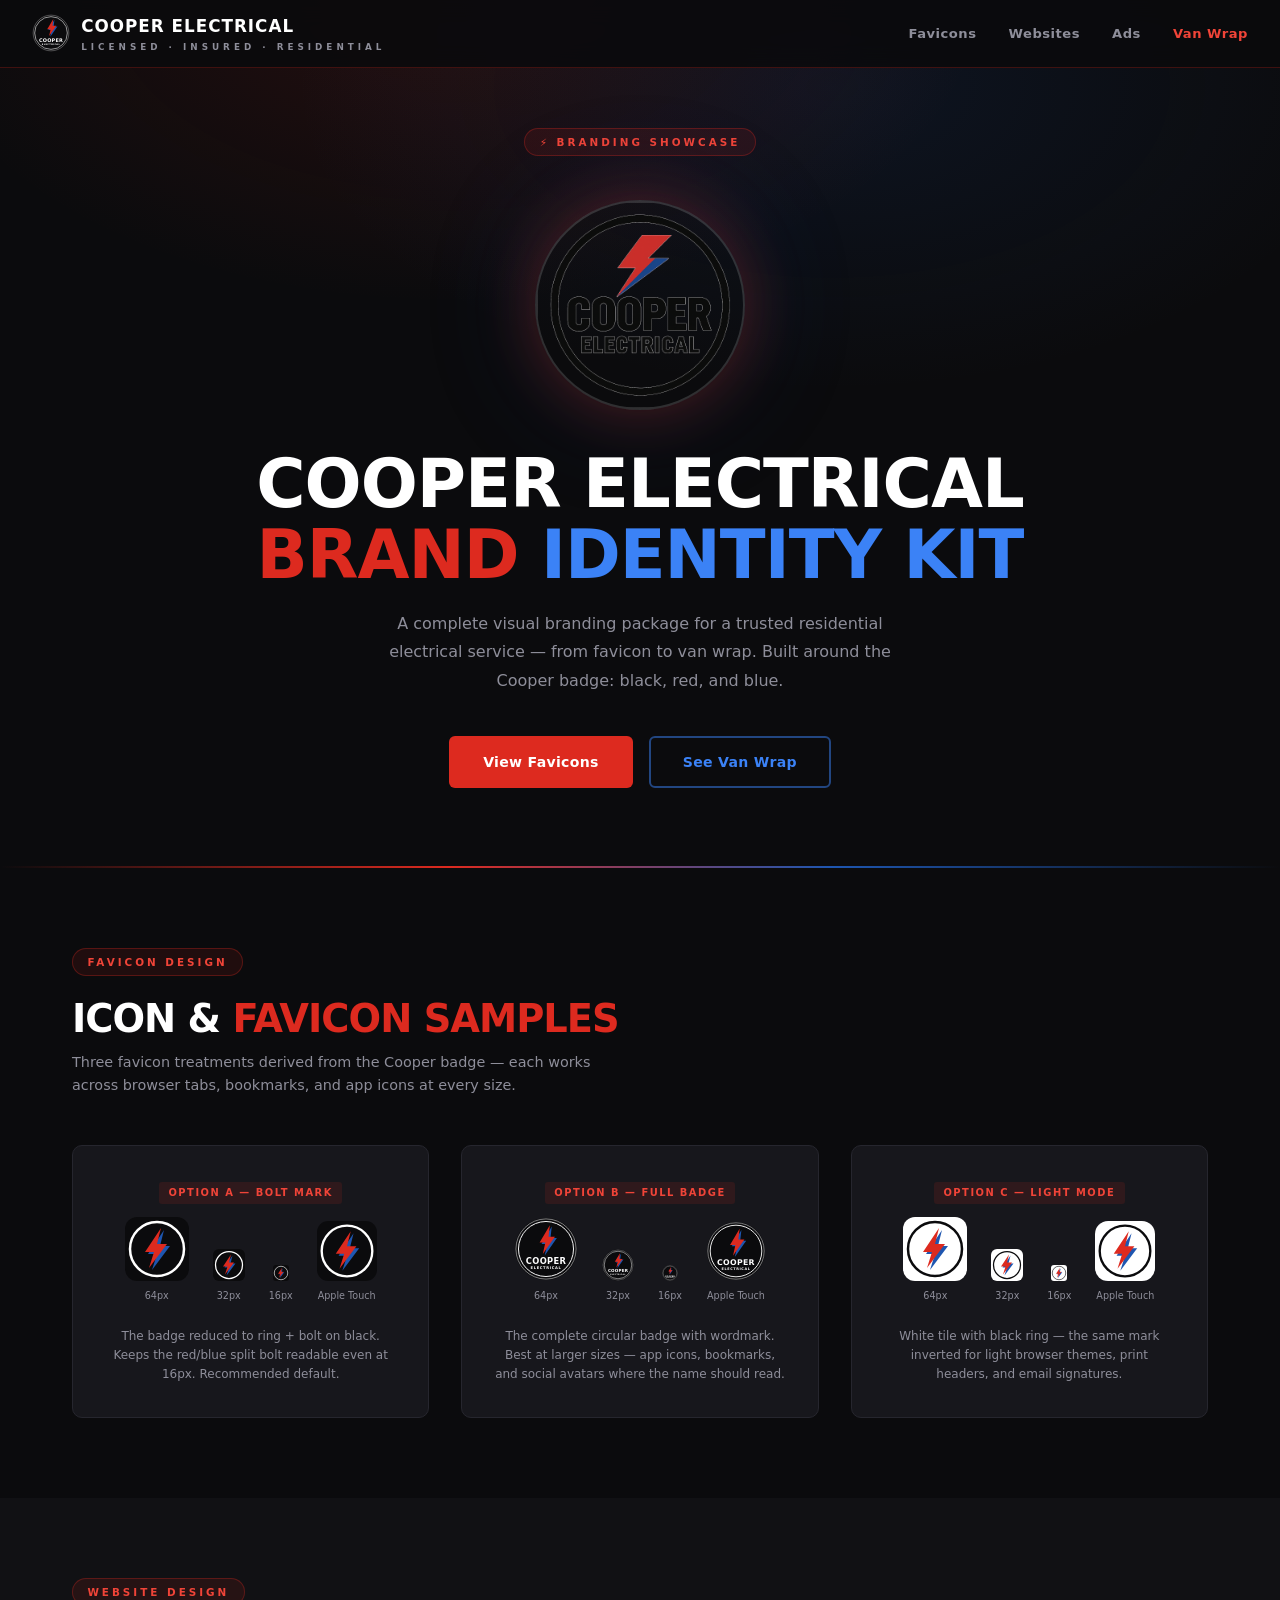
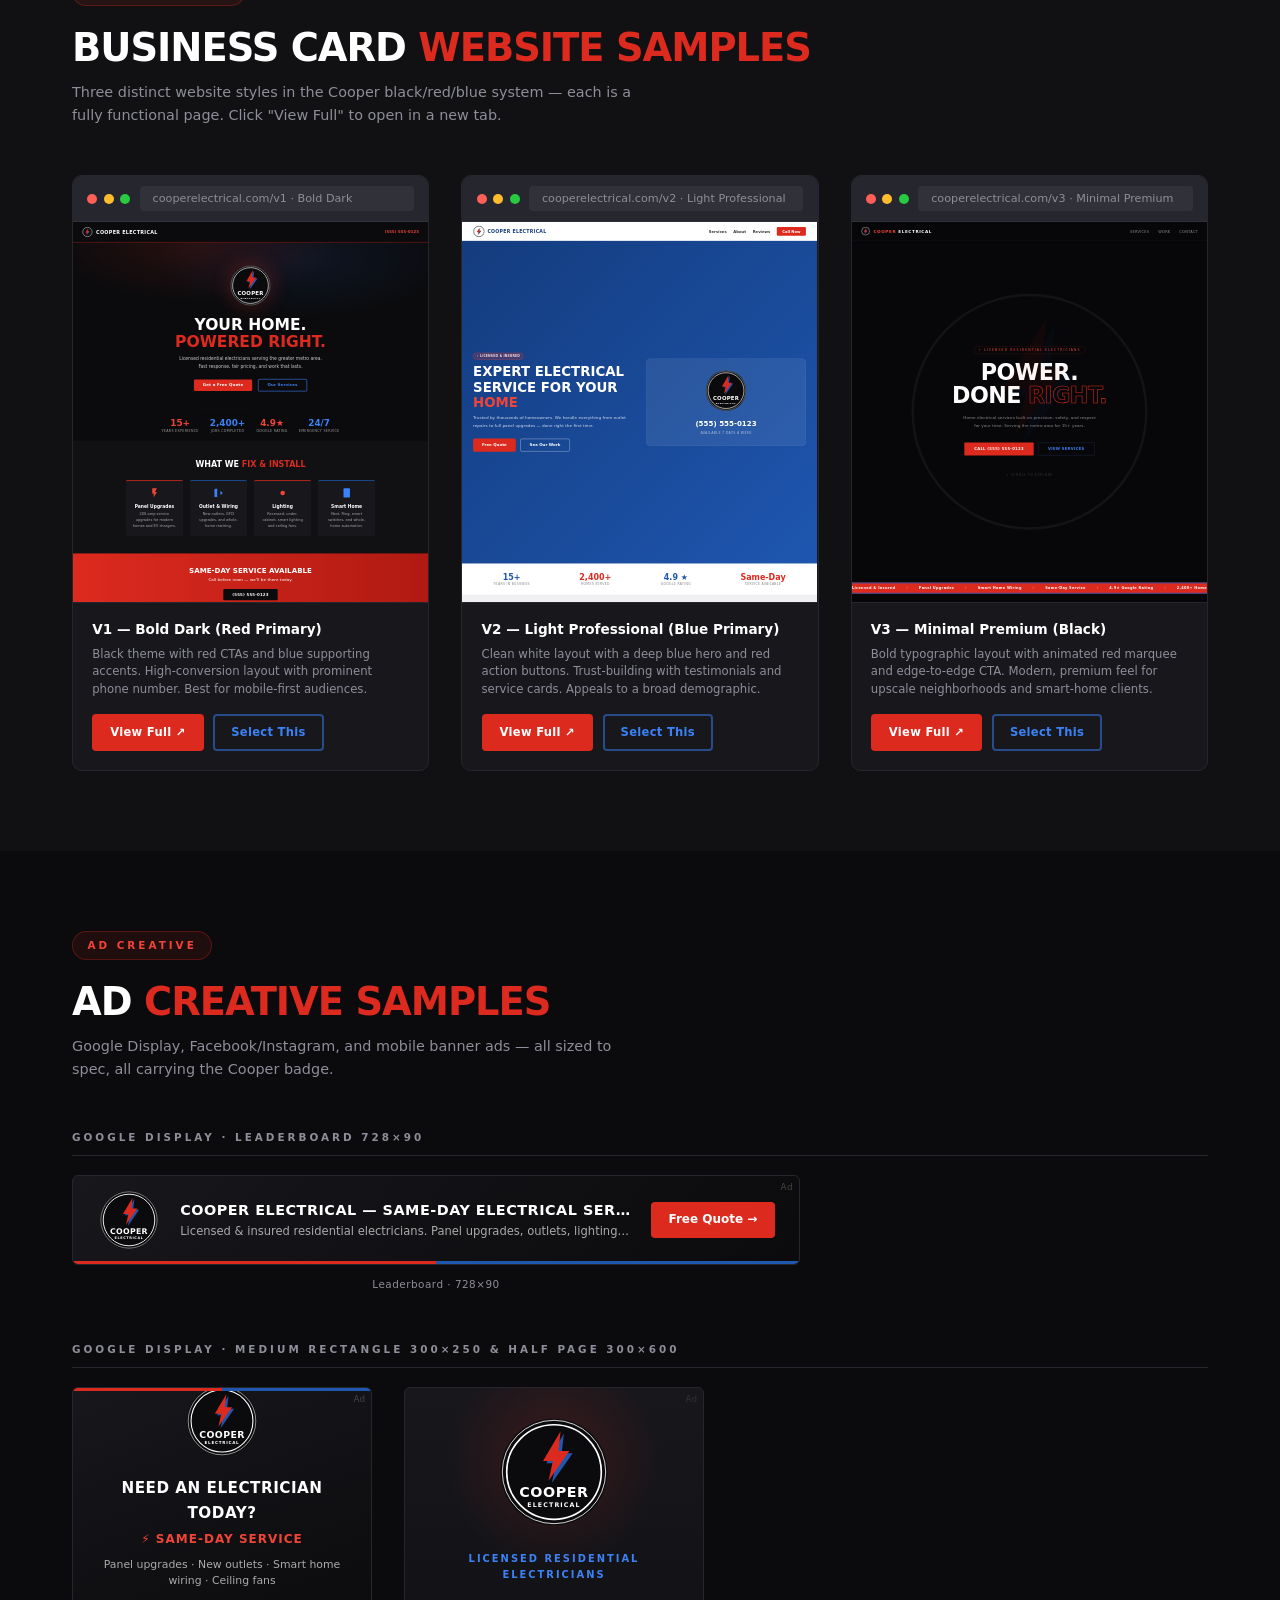
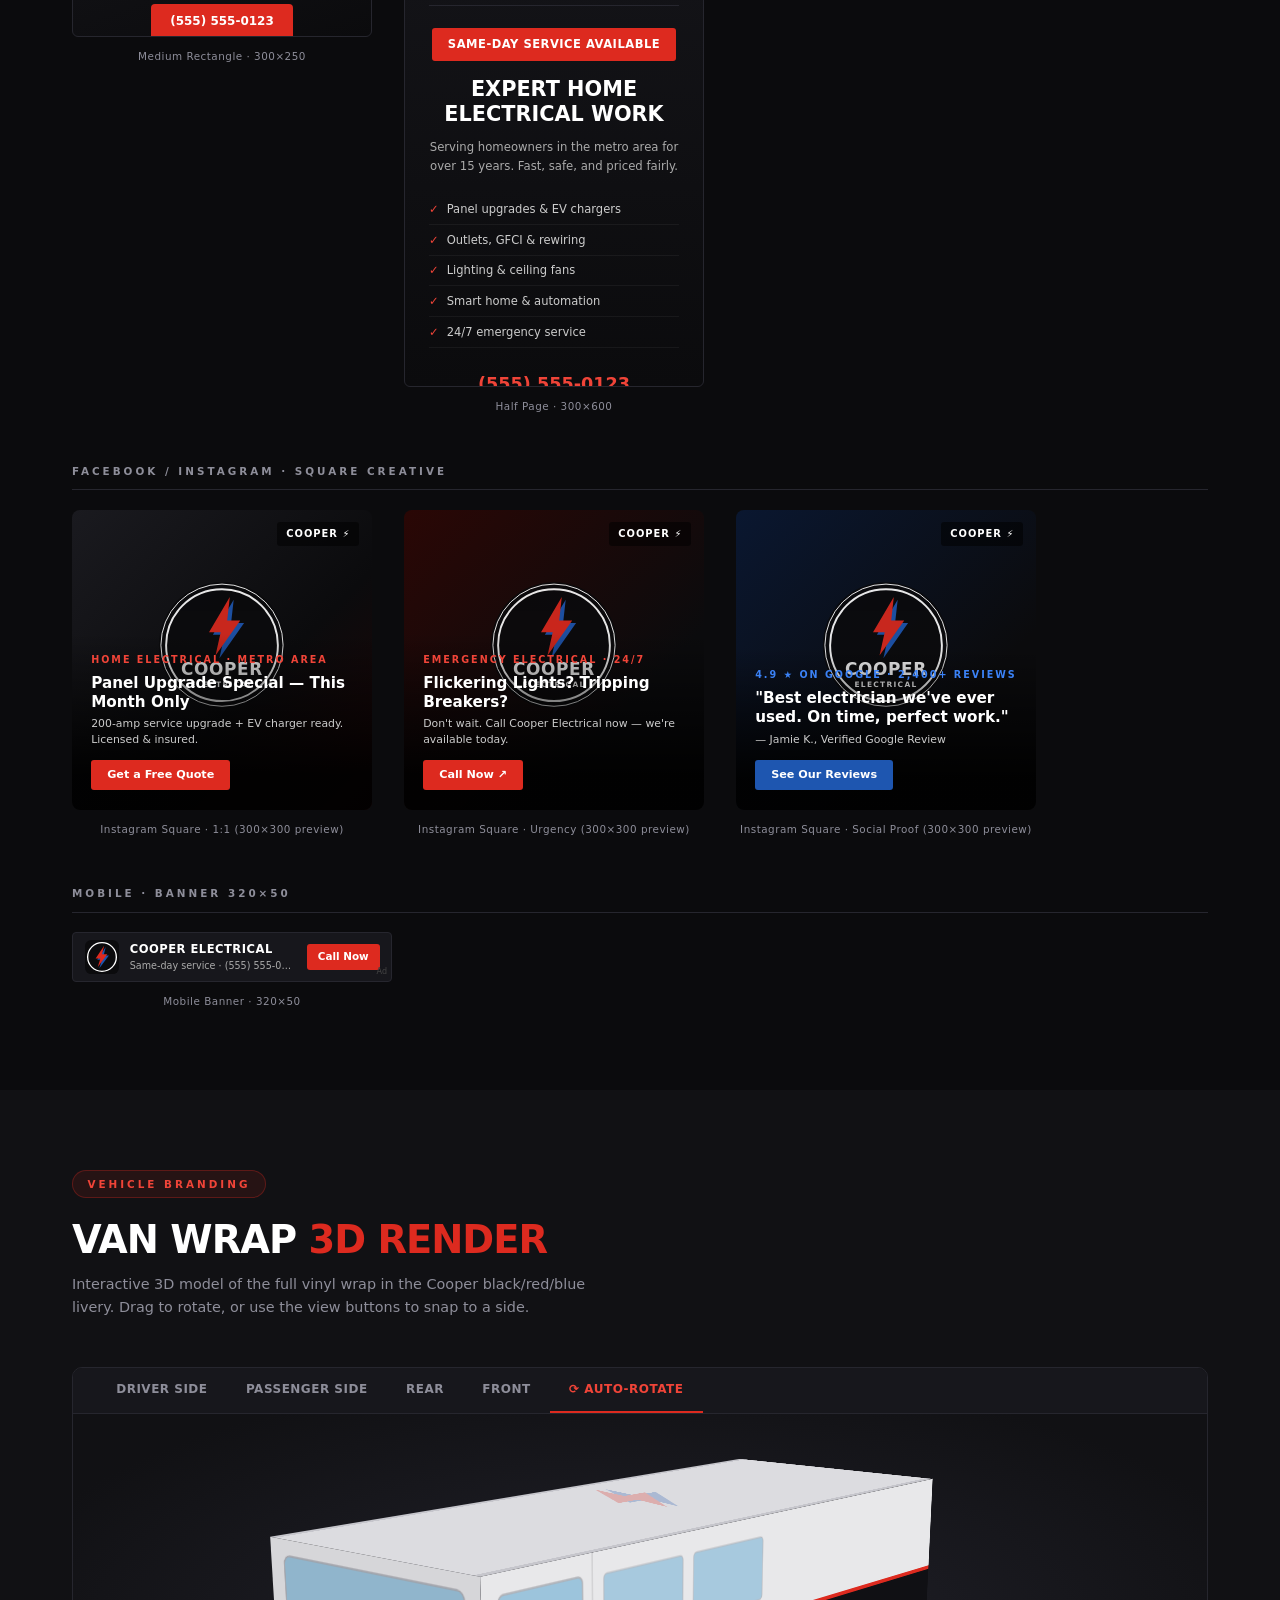
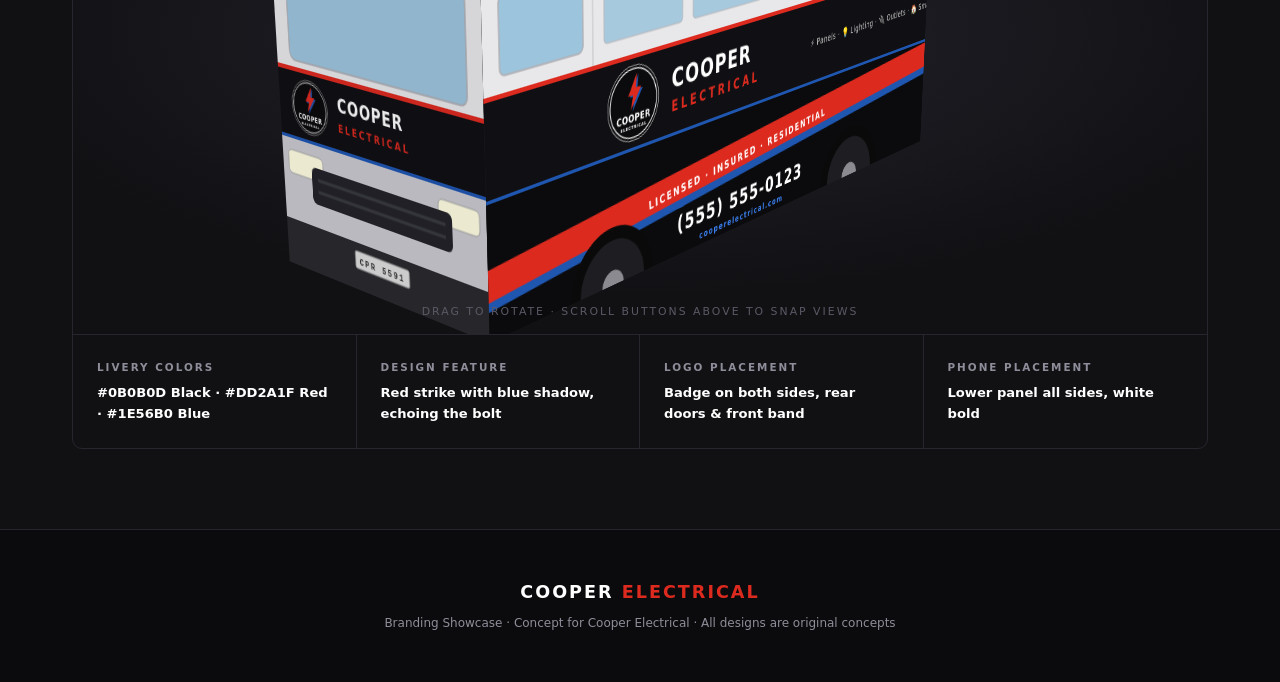
==== commit 23adfe52: "Fix badge lettering overflow and replace van render with interactive 3D model - Resize badge wordmar" ====
--- a/index.html
+++ b/index.html
@@ -8,12 +8,9 @@
 <link rel="stylesheet" href="assets/css/style.css">
 <style>
   /* ===== VAN TAB UI ===== */
-  .van-tabs{display:flex;gap:0;border-bottom:1px solid var(--b);background:var(--c);padding:0 1.5rem}
+  .van-tabs{display:flex;gap:0;border-bottom:1px solid var(--b);background:var(--c);padding:0 1.5rem;flex-wrap:wrap}
   .van-tab{padding:.75rem 1.2rem;font-size:.75rem;font-weight:700;letter-spacing:.5px;cursor:pointer;color:var(--m);border-bottom:2px solid transparent;transition:color .2s,border-color .2s;text-transform:uppercase}
   .van-tab.active{color:var(--red2);border-bottom-color:var(--red)}
-  .van-view{display:none}
-  .van-view.active{display:block;animation:fadeIn .3s ease}
-  @keyframes fadeIn{from{opacity:0}to{opacity:1}}
 
   /* ===== FAVICON OPTION LABELS ===== */
   .fav-option-label{
@@ -37,11 +34,11 @@
     <symbol id="cooper-badge" viewBox="0 0 200 200">
       <circle cx="100" cy="100" r="97" fill="#0B0B0D"/>
       <circle cx="100" cy="100" r="94" fill="none" stroke="#fff" stroke-width="1.5"/>
-      <circle cx="100" cy="100" r="85" fill="none" stroke="#fff" stroke-width="3.5"/>
-      <polygon points="121,29 85,87 105,87 95,125 138,69 116,69" fill="#1E56B0"/>
-      <polygon points="114,24 78,82 98,82 88,120 131,64 109,64" fill="#DD2A1F"/>
-      <text x="100" y="149" text-anchor="middle" font-family="'Arial Narrow','Segoe UI',system-ui,sans-serif" font-weight="900" font-size="31" fill="#fff" letter-spacing="1">COOPER</text>
-      <text x="100" y="170" text-anchor="middle" font-family="'Arial Narrow','Segoe UI',system-ui,sans-serif" font-weight="700" font-size="14" fill="#fff" letter-spacing="2.5">ELECTRICAL</text>
+      <circle cx="100" cy="100" r="86" fill="none" stroke="#fff" stroke-width="3"/>
+      <polygon points="118,30 86,84 104,84 96,120 134,66 114,66" fill="#1E56B0"/>
+      <polygon points="112,26 80,80 98,80 90,116 128,62 108,62" fill="#DD2A1F"/>
+      <text x="100" y="146" text-anchor="middle" font-family="'Arial Narrow','Segoe UI',system-ui,sans-serif" font-weight="900" font-size="26" fill="#fff" letter-spacing="1">COOPER</text>
+      <text x="100" y="164" text-anchor="middle" font-family="'Arial Narrow','Segoe UI',system-ui,sans-serif" font-weight="700" font-size="11.5" fill="#fff" letter-spacing="2">ELECTRICAL</text>
     </symbol>
     <!-- Icon-only bolt tile -->
     <symbol id="cooper-bolt" viewBox="0 0 64 64">
@@ -420,375 +417,181 @@
 </section>
 
 <!-- ============================================================ -->
-<!-- VAN WRAP                                                      -->
+<!-- VAN WRAP — INTERACTIVE 3D MODEL                               -->
 <!-- ============================================================ -->
 <section class="section section-alt van-section" id="van" data-section="van">
   <div class="container">
     <span class="tag">Vehicle Branding</span>
-    <h2 class="section-title">Van Wrap <span class="highlight">Render</span></h2>
-    <p class="section-sub">A complete vinyl wrap design for a full-size work van in the Cooper black/red/blue livery — driver side, passenger side, and rear panel.</p>
+    <h2 class="section-title">Van Wrap <span class="highlight">3D Render</span></h2>
+    <p class="section-sub">Interactive 3D model of the full vinyl wrap in the Cooper black/red/blue livery. Drag to rotate, or use the view buttons to snap to a side.</p>
 
     <div class="van-stage">
       <div class="van-tabs">
-        <div class="van-tab active" data-tab="driver">Driver Side</div>
-        <div class="van-tab" data-tab="passenger">Passenger Side</div>
-        <div class="van-tab" data-tab="rear">Rear Panel</div>
-      </div>
-
-      <!-- DRIVER SIDE -->
-      <div class="van-view active" data-view="driver">
-        <div class="van-render">
-          <svg viewBox="0 0 900 420" xmlns="http://www.w3.org/2000/svg" width="900" height="420">
-            <defs>
-              <linearGradient id="vanBody" x1="0" y1="0" x2="0" y2="1">
-                <stop offset="0%" stop-color="#F2F2F2"/>
-                <stop offset="100%" stop-color="#D8D8D8"/>
-              </linearGradient>
-              <linearGradient id="redStripe" x1="0" y1="0" x2="1" y2="0">
-                <stop offset="0%" stop-color="#DD2A1F"/>
-                <stop offset="100%" stop-color="#B01A12"/>
-              </linearGradient>
-              <linearGradient id="blackBand" x1="0" y1="0" x2="1" y2="0">
-                <stop offset="0%" stop-color="#0B0B0D"/>
-                <stop offset="100%" stop-color="#1A1A1F"/>
-              </linearGradient>
-              <linearGradient id="ground" x1="0" y1="0" x2="0" y2="1">
-                <stop offset="0%" stop-color="#555"/>
-                <stop offset="100%" stop-color="#333"/>
-              </linearGradient>
-              <filter id="shadow">
-                <feDropShadow dx="0" dy="8" stdDeviation="12" flood-opacity=".35"/>
-              </filter>
-              <clipPath id="vanClip">
-                <path d="M70,340 L70,130 Q72,80 120,70 L600,60 Q680,58 730,80 L820,130 Q840,150 845,180 L845,340 Z"/>
-              </clipPath>
-              <radialGradient id="wheelGrad" cx="50%" cy="35%" r="50%">
-                <stop offset="0%" stop-color="#555"/>
-                <stop offset="100%" stop-color="#111"/>
-              </radialGradient>
-            </defs>
-
-            <!-- Ground shadow -->
-            <ellipse cx="460" cy="378" rx="380" ry="18" fill="rgba(0,0,0,.25)"/>
-
-            <!-- VAN BODY -->
-            <g filter="url(#shadow)">
-              <path d="M70,340 L70,130 Q72,80 120,70 L600,60 Q680,58 730,80 L820,130 Q840,150 845,180 L845,340 Z"
-                    fill="url(#vanBody)" stroke="#bbb" stroke-width="1.5"/>
-
-              <!-- Black wrap base layer — lower half -->
-              <path d="M70,340 L70,220 L845,220 L845,340 Z" fill="#0B0B0D" clip-path="url(#vanClip)"/>
-
-              <!-- Red diagonal strike (with blue shadow layer, echoing the bolt) -->
-              <polygon points="75,238 75,278 460,238 460,203" fill="#1E56B0" clip-path="url(#vanClip)" opacity=".9"/>
-              <polygon points="460,203 460,238 845,238 845,208" fill="#1E56B0" clip-path="url(#vanClip)" opacity=".9"/>
-              <polygon points="75,230 75,270 460,230 460,195" fill="url(#redStripe)" clip-path="url(#vanClip)"/>
-              <polygon points="460,195 460,230 845,230 845,200" fill="url(#redStripe)" clip-path="url(#vanClip)"/>
-
-              <!-- Black primary band -->
-              <rect x="70" y="140" width="775" height="78" fill="url(#blackBand)" clip-path="url(#vanClip)"/>
-
-              <!-- Red pinstripe above band, blue pinstripe below -->
-              <rect x="70" y="137" width="775" height="4" fill="#DD2A1F" clip-path="url(#vanClip)"/>
-              <rect x="70" y="218" width="775" height="3" fill="#1E56B0" clip-path="url(#vanClip)"/>
-            </g>
-
-            <!-- LOGO + NAME on black band -->
-            <g clip-path="url(#vanClip)">
-              <!-- Cooper badge -->
-              <g transform="translate(100,143) scale(0.36)">
-                <circle cx="100" cy="100" r="97" fill="#0B0B0D"/>
-                <circle cx="100" cy="100" r="94" fill="none" stroke="#fff" stroke-width="2"/>
-                <circle cx="100" cy="100" r="85" fill="none" stroke="#fff" stroke-width="4"/>
-                <polygon points="121,29 85,87 105,87 95,125 138,69 116,69" fill="#1E56B0"/>
-                <polygon points="114,24 78,82 98,82 88,120 131,64 109,64" fill="#DD2A1F"/>
-                <text x="100" y="149" text-anchor="middle" font-family="'Arial Narrow','Segoe UI',system-ui,sans-serif" font-weight="900" font-size="31" fill="#fff" letter-spacing="1">COOPER</text>
-                <text x="100" y="170" text-anchor="middle" font-family="'Arial Narrow','Segoe UI',system-ui,sans-serif" font-weight="700" font-size="14" fill="#fff" letter-spacing="2.5">ELECTRICAL</text>
+        <div class="van-tab" data-view="25">Driver Side</div>
+        <div class="van-tab" data-view="155">Passenger Side</div>
+        <div class="van-tab" data-view="245">Rear</div>
+        <div class="van-tab" data-view="90">Front</div>
+        <div class="van-tab active" data-view="auto">⟳ Auto-Rotate</div>
+      </div>
+
+      <div class="van3d-viewport">
+        <div class="van3d">
+
+          <!-- Ground shadow plane -->
+          <div class="van3d-shadow"></div>
+
+          <!-- DRIVER SIDE (van left; front of van at left of face) -->
+          <div class="face f-driver">
+            <svg viewBox="0 0 680 300" xmlns="http://www.w3.org/2000/svg">
+              <rect width="680" height="300" fill="#E8E8EA"/>
+              <!-- windows: cab at left -->
+              <rect x="18" y="18" width="96" height="64" rx="6" fill="#9CC4DC" stroke="#AFAFB4" stroke-width="1.5"/>
+              <rect x="140" y="20" width="105" height="60" rx="4" fill="#9CC4DC" opacity=".85" stroke="#AFAFB4"/>
+              <rect x="260" y="20" width="105" height="60" rx="4" fill="#9CC4DC" opacity=".85" stroke="#AFAFB4"/>
+              <line x1="126" y1="0" x2="126" y2="300" stroke="#BBB" stroke-width="1.5" opacity=".6"/>
+              <!-- pinstripes + black band -->
+              <rect x="0" y="96" width="680" height="4" fill="#DD2A1F"/>
+              <rect x="0" y="100" width="680" height="80" fill="#101014"/>
+              <rect x="0" y="180" width="680" height="3" fill="#1E56B0"/>
+              <!-- badge + name -->
+              <use href="#cooper-badge" x="142" y="104" width="72" height="72"/>
+              <text x="230" y="138" fill="#FFFFFF" font-size="24" font-weight="900" font-family="'Segoe UI',system-ui,sans-serif" letter-spacing="1.5">COOPER</text>
+              <text x="230" y="160" fill="#DD2A1F" font-size="14" font-weight="700" font-family="'Segoe UI',system-ui,sans-serif" letter-spacing="4">ELECTRICAL</text>
+              <text x="450" y="144" fill="#CCC" font-size="10" font-family="'Segoe UI',system-ui,sans-serif" letter-spacing=".5">⚡ Panels · 💡 Lighting · 🔌 Outlets · 🏠 Smart Home</text>
+              <!-- lower black + strike -->
+              <rect x="0" y="183" width="680" height="117" fill="#0B0B0D"/>
+              <polygon points="0,246 0,274 680,220 680,192" fill="#1E56B0"/>
+              <polygon points="0,238 0,266 680,212 680,184" fill="#DD2A1F"/>
+              <text x="340" y="233" fill="#FFFFFF" font-size="11" font-weight="800" font-family="'Segoe UI',system-ui,sans-serif" letter-spacing="2" text-anchor="middle" transform="rotate(-4.5 340 229)">LICENSED · INSURED · RESIDENTIAL</text>
+              <!-- phone -->
+              <text x="340" y="278" fill="#FFFFFF" font-size="21" font-weight="900" font-family="'Segoe UI',system-ui,sans-serif" letter-spacing="1.5" text-anchor="middle">(555) 555-0123</text>
+              <text x="340" y="294" fill="#3B82F6" font-size="9" font-weight="600" font-family="'Segoe UI',system-ui,sans-serif" letter-spacing="1.5" text-anchor="middle">cooperelectrical.com</text>
+              <!-- wheels -->
+              <circle cx="150" cy="300" r="54" fill="#0A0A0A"/>
+              <circle cx="150" cy="300" r="42" fill="#1D1D22"/>
+              <circle cx="150" cy="300" r="14" fill="#8A8A90"/>
+              <circle cx="530" cy="300" r="54" fill="#0A0A0A"/>
+              <circle cx="530" cy="300" r="42" fill="#1D1D22"/>
+              <circle cx="530" cy="300" r="14" fill="#8A8A90"/>
+            </svg>
+          </div>
+
+          <!-- PASSENGER SIDE (van right; front of van at right of face) -->
+          <div class="face f-pass">
+            <svg viewBox="0 0 680 300" xmlns="http://www.w3.org/2000/svg">
+              <rect width="680" height="300" fill="#E8E8EA"/>
+              <!-- windows: cab at right -->
+              <rect x="566" y="18" width="96" height="64" rx="6" fill="#9CC4DC" stroke="#AFAFB4" stroke-width="1.5"/>
+              <rect x="435" y="20" width="105" height="60" rx="4" fill="#9CC4DC" opacity=".85" stroke="#AFAFB4"/>
+              <rect x="315" y="20" width="105" height="60" rx="4" fill="#9CC4DC" opacity=".85" stroke="#AFAFB4"/>
+              <line x1="554" y1="0" x2="554" y2="300" stroke="#BBB" stroke-width="1.5" opacity=".6"/>
+              <!-- sliding door seam -->
+              <line x1="300" y1="0" x2="300" y2="300" stroke="#BBB" stroke-width="1" opacity=".4" stroke-dasharray="5,5"/>
+              <!-- pinstripes + black band -->
+              <rect x="0" y="96" width="680" height="4" fill="#DD2A1F"/>
+              <rect x="0" y="100" width="680" height="80" fill="#101014"/>
+              <rect x="0" y="180" width="680" height="3" fill="#1E56B0"/>
+              <!-- badge + name (mirrored position) -->
+              <use href="#cooper-badge" x="430" y="104" width="72" height="72"/>
+              <text x="518" y="138" fill="#FFFFFF" font-size="24" font-weight="900" font-family="'Segoe UI',system-ui,sans-serif" letter-spacing="1.5">COOPER</text>
+              <text x="518" y="160" fill="#DD2A1F" font-size="14" font-weight="700" font-family="'Segoe UI',system-ui,sans-serif" letter-spacing="4">ELECTRICAL</text>
+              <text x="60" y="144" fill="#CCC" font-size="10" font-family="'Segoe UI',system-ui,sans-serif" letter-spacing=".5">⚡ Panels · 💡 Lighting · 🔌 Outlets · 🏠 Smart Home</text>
+              <!-- lower black + strike (mirrored slope) -->
+              <rect x="0" y="183" width="680" height="117" fill="#0B0B0D"/>
+              <polygon points="0,192 0,220 680,274 680,246" fill="#1E56B0"/>
+              <polygon points="0,184 0,212 680,266 680,238" fill="#DD2A1F"/>
+              <text x="340" y="233" fill="#FFFFFF" font-size="11" font-weight="800" font-family="'Segoe UI',system-ui,sans-serif" letter-spacing="2" text-anchor="middle" transform="rotate(4.5 340 229)">LICENSED · INSURED · RESIDENTIAL</text>
+              <!-- phone -->
+              <text x="340" y="278" fill="#FFFFFF" font-size="21" font-weight="900" font-family="'Segoe UI',system-ui,sans-serif" letter-spacing="1.5" text-anchor="middle">(555) 555-0123</text>
+              <text x="340" y="294" fill="#3B82F6" font-size="9" font-weight="600" font-family="'Segoe UI',system-ui,sans-serif" letter-spacing="1.5" text-anchor="middle">cooperelectrical.com</text>
+              <!-- wheels -->
+              <circle cx="150" cy="300" r="54" fill="#0A0A0A"/>
+              <circle cx="150" cy="300" r="42" fill="#1D1D22"/>
+              <circle cx="150" cy="300" r="14" fill="#8A8A90"/>
+              <circle cx="530" cy="300" r="54" fill="#0A0A0A"/>
+              <circle cx="530" cy="300" r="42" fill="#1D1D22"/>
+              <circle cx="530" cy="300" r="14" fill="#8A8A90"/>
+            </svg>
+          </div>
+
+          <!-- FRONT -->
+          <div class="face f-front">
+            <svg viewBox="0 0 260 300" xmlns="http://www.w3.org/2000/svg">
+              <rect width="260" height="300" fill="#E8E8EA"/>
+              <!-- windshield -->
+              <rect x="18" y="14" width="224" height="92" rx="8" fill="#9CC4DC" stroke="#AFAFB4" stroke-width="1.5"/>
+              <!-- band -->
+              <rect x="0" y="112" width="260" height="4" fill="#DD2A1F"/>
+              <rect x="0" y="116" width="260" height="60" fill="#101014"/>
+              <rect x="0" y="176" width="260" height="3" fill="#1E56B0"/>
+              <use href="#cooper-badge" x="16" y="120" width="52" height="52"/>
+              <text x="80" y="142" fill="#FFFFFF" font-size="17" font-weight="900" font-family="'Segoe UI',system-ui,sans-serif" letter-spacing="1">COOPER</text>
+              <text x="80" y="160" fill="#DD2A1F" font-size="10" font-weight="700" font-family="'Segoe UI',system-ui,sans-serif" letter-spacing="2.5">ELECTRICAL</text>
+              <!-- lower front -->
+              <rect x="0" y="179" width="260" height="121" fill="#C9C9CE"/>
+              <rect x="8" y="190" width="48" height="22" rx="5" fill="#FFFDE0" stroke="#AAA"/>
+              <rect x="204" y="190" width="48" height="22" rx="5" fill="#FFFDE0" stroke="#AAA"/>
+              <rect x="40" y="200" width="180" height="34" rx="6" fill="#232328"/>
+              <line x1="48" y1="211" x2="212" y2="211" stroke="#3A3A40" stroke-width="3"/>
+              <line x1="48" y1="222" x2="212" y2="222" stroke="#3A3A40" stroke-width="3"/>
+              <rect x="0" y="256" width="260" height="44" fill="#2A2A2E"/>
+              <rect x="95" y="264" width="70" height="16" rx="2" fill="#DDD" stroke="#999"/>
+              <text x="130" y="276" fill="#333" font-size="9" font-weight="700" font-family="monospace" text-anchor="middle" letter-spacing="2">CPR 5591</text>
+            </svg>
+          </div>
+
+          <!-- REAR -->
+          <div class="face f-rear">
+            <svg viewBox="0 0 260 300" xmlns="http://www.w3.org/2000/svg">
+              <rect width="260" height="300" fill="#E8E8EA"/>
+              <!-- rear windows -->
+              <rect x="20" y="16" width="100" height="74" rx="6" fill="#9CC4DC" stroke="#AFAFB4" stroke-width="1.5"/>
+              <rect x="140" y="16" width="100" height="74" rx="6" fill="#9CC4DC" stroke="#AFAFB4" stroke-width="1.5"/>
+              <line x1="130" y1="0" x2="130" y2="300" stroke="#AAA" stroke-width="2" opacity=".55"/>
+              <!-- stripes -->
+              <rect x="0" y="104" width="260" height="10" fill="#DD2A1F"/>
+              <rect x="0" y="114" width="260" height="4" fill="#1E56B0"/>
+              <!-- black lower with center badge -->
+              <rect x="0" y="118" width="260" height="182" fill="#0B0B0D"/>
+              <use href="#cooper-badge" x="80" y="128" width="100" height="100"/>
+              <text x="130" y="252" fill="#FFFFFF" font-size="16" font-weight="900" font-family="'Segoe UI',system-ui,sans-serif" text-anchor="middle" letter-spacing="1">(555) 555-0123</text>
+              <text x="130" y="268" fill="#3B82F6" font-size="9" font-weight="600" font-family="'Segoe UI',system-ui,sans-serif" text-anchor="middle" letter-spacing="1.5">cooperelectrical.com</text>
+              <!-- taillights -->
+              <rect x="6" y="18" width="14" height="60" rx="4" fill="#FF3B30" opacity=".9"/>
+              <rect x="240" y="18" width="14" height="60" rx="4" fill="#FF3B30" opacity=".9"/>
+              <!-- plate + bumper -->
+              <rect x="95" y="274" width="70" height="18" rx="2" fill="#DDD" stroke="#999"/>
+              <text x="130" y="287" fill="#333" font-size="9" font-weight="700" font-family="monospace" text-anchor="middle" letter-spacing="2">CPR 5591</text>
+              <rect x="0" y="294" width="260" height="6" fill="#8E8E94"/>
+            </svg>
+          </div>
+
+          <!-- ROOF -->
+          <div class="face f-roof">
+            <svg viewBox="0 0 680 260" xmlns="http://www.w3.org/2000/svg">
+              <rect width="680" height="260" fill="#DCDCE0"/>
+              <rect x="0" y="0" width="680" height="8" fill="#C6C6CC"/>
+              <rect x="0" y="252" width="680" height="8" fill="#C6C6CC"/>
+              <g transform="translate(268,26) scale(3.2)" opacity=".25">
+                <polygon points="39,4 23,28 32,28 27,44 45,20 35,20" fill="#1E56B0"/>
+                <polygon points="36,2 20,26 29,26 24,42 42,18 32,18" fill="#DD2A1F"/>
               </g>
-
-              <!-- Company name -->
-              <text x="185" y="174" fill="#FFFFFF" font-size="24" font-weight="900" font-family="'Segoe UI',system-ui,sans-serif" letter-spacing="1.5">COOPER</text>
-              <text x="185" y="196" fill="#DD2A1F" font-size="15" font-weight="700" font-family="'Segoe UI',system-ui,sans-serif" letter-spacing="4">ELECTRICAL</text>
-
-              <!-- Tagline on red strike -->
-              <text x="110" y="252" fill="#FFFFFF" font-size="11" font-weight="800" font-family="'Segoe UI',system-ui,sans-serif" letter-spacing="2">LICENSED · INSURED · RESIDENTIAL</text>
-
-              <!-- Phone number on lower black area -->
-              <text x="350" y="312" fill="#FFFFFF" font-size="26" font-weight="900" font-family="'Segoe UI',system-ui,sans-serif" letter-spacing="2" text-anchor="middle">(555) 555-0123</text>
-              <text x="350" y="333" fill="#3B82F6" font-size="11" font-weight="600" font-family="'Segoe UI',system-ui,sans-serif" letter-spacing="1.5" text-anchor="middle">cooperelectrical.com</text>
-
-              <!-- Large decorative bolt on right side -->
-              <g transform="translate(640,225) scale(2.1)" opacity=".18">
-                <polygon points="41,4 21,36 33,36 27,58 51,26 38,26" fill="#1E56B0" transform="translate(4,3)"/>
-                <polygon points="41,4 21,36 33,36 27,58 51,26 38,26" fill="#DD2A1F"/>
-              </g>
-
-              <!-- Service list on band -->
-              <text x="470" y="172" fill="#ccc" font-size="10" font-family="'Segoe UI',system-ui,sans-serif" letter-spacing=".5">⚡ Panel Upgrades  ·  💡 Lighting  ·  🔌 Outlets  ·  🏠 Smart Home</text>
-            </g>
-
-            <!-- WINDOWS -->
-            <rect x="78" y="80" width="90" height="80" rx="6" fill="#7AB5D4" opacity=".5" stroke="#aaa" stroke-width="1.5"/>
-            <rect x="185" y="82" width="100" height="70" rx="4" fill="#7AB5D4" opacity=".4" stroke="#aaa" stroke-width="1"/>
-            <rect x="298" y="82" width="100" height="70" rx="4" fill="#7AB5D4" opacity=".4" stroke="#aaa" stroke-width="1"/>
-            <line x1="175" y1="68" x2="175" y2="340" stroke="#aaa" stroke-width="1" opacity=".5"/>
-            <line x1="720" y1="100" x2="720" y2="340" stroke="#aaa" stroke-width="1.5" opacity=".4"/>
-
-            <!-- WHEELS -->
-            <circle cx="185" cy="360" r="48" fill="#1a1a1a"/>
-            <circle cx="185" cy="360" r="40" fill="url(#wheelGrad)"/>
-            <circle cx="185" cy="360" r="14" fill="#ccc"/>
-            <line x1="185" y1="322" x2="185" y2="350" stroke="#aaa" stroke-width="3" stroke-linecap="round"/>
-            <line x1="185" y1="370" x2="185" y2="398" stroke="#aaa" stroke-width="3" stroke-linecap="round"/>
-            <line x1="147" y1="360" x2="175" y2="360" stroke="#aaa" stroke-width="3" stroke-linecap="round"/>
-            <line x1="195" y1="360" x2="223" y2="360" stroke="#aaa" stroke-width="3" stroke-linecap="round"/>
-            <line x1="158" y1="333" x2="178" y2="353" stroke="#aaa" stroke-width="3" stroke-linecap="round"/>
-            <line x1="192" y1="367" x2="212" y2="387" stroke="#aaa" stroke-width="3" stroke-linecap="round"/>
-            <line x1="158" y1="387" x2="178" y2="367" stroke="#aaa" stroke-width="3" stroke-linecap="round"/>
-            <line x1="192" y1="353" x2="212" y2="333" stroke="#aaa" stroke-width="3" stroke-linecap="round"/>
-
-            <circle cx="700" cy="360" r="48" fill="#1a1a1a"/>
-            <circle cx="700" cy="360" r="40" fill="url(#wheelGrad)"/>
-            <circle cx="700" cy="360" r="14" fill="#ccc"/>
-            <line x1="700" y1="322" x2="700" y2="350" stroke="#aaa" stroke-width="3" stroke-linecap="round"/>
-            <line x1="700" y1="370" x2="700" y2="398" stroke="#aaa" stroke-width="3" stroke-linecap="round"/>
-            <line x1="662" y1="360" x2="690" y2="360" stroke="#aaa" stroke-width="3" stroke-linecap="round"/>
-            <line x1="710" y1="360" x2="738" y2="360" stroke="#aaa" stroke-width="3" stroke-linecap="round"/>
-            <line x1="673" y1="333" x2="693" y2="353" stroke="#aaa" stroke-width="3" stroke-linecap="round"/>
-            <line x1="707" y1="367" x2="727" y2="387" stroke="#aaa" stroke-width="3" stroke-linecap="round"/>
-            <line x1="673" y1="387" x2="693" y2="367" stroke="#aaa" stroke-width="3" stroke-linecap="round"/>
-            <line x1="707" y1="353" x2="727" y2="333" stroke="#aaa" stroke-width="3" stroke-linecap="round"/>
-
-            <!-- Lights -->
-            <rect x="50" y="130" width="26" height="36" rx="4" fill="#FFFDE0" stroke="#ccc" stroke-width="1" opacity=".9"/>
-            <rect x="50" y="170" width="26" height="20" rx="3" fill="#FF6B35" opacity=".7"/>
-            <rect x="826" y="140" width="22" height="40" rx="4" fill="#FFFDE0" stroke="#ccc" stroke-width="1" opacity=".8"/>
-            <rect x="826" y="185" width="22" height="25" rx="3" fill="#FF3B30" opacity=".8"/>
-
-            <!-- Bumpers -->
-            <rect x="36" y="280" width="42" height="60" rx="4" fill="#ccc" stroke="#aaa" stroke-width="1"/>
-            <rect x="840" y="285" width="38" height="55" rx="4" fill="#ccc" stroke="#aaa" stroke-width="1"/>
-
-            <!-- Ground line -->
-            <rect x="30" y="375" width="850" height="6" rx="3" fill="url(#ground)" opacity=".6"/>
-
-            <!-- Mirror -->
-            <rect x="36" y="100" width="28" height="18" rx="3" fill="#ddd" stroke="#bbb" stroke-width="1"/>
-          </svg>
-        </div>
-        <div class="van-info-grid">
-          <div class="van-info-item"><h5>Livery Colors</h5><p>#0B0B0D Black · #DD2A1F Red · #1E56B0 Blue</p></div>
-          <div class="van-info-item"><h5>Design Feature</h5><p>Red strike with blue shadow, echoing the bolt</p></div>
-          <div class="van-info-item"><h5>Logo Placement</h5><p>Cooper badge on front quarter panel</p></div>
-          <div class="van-info-item"><h5>Phone Placement</h5><p>Center body panel, 26pt bold white</p></div>
-        </div>
-      </div>
-
-      <!-- PASSENGER SIDE -->
-      <div class="van-view" data-view="passenger">
-        <div class="van-render">
-          <svg viewBox="0 0 900 420" xmlns="http://www.w3.org/2000/svg" width="900" height="420">
-            <defs>
-              <linearGradient id="vanBody2" x1="0" y1="0" x2="0" y2="1">
-                <stop offset="0%" stop-color="#F2F2F2"/>
-                <stop offset="100%" stop-color="#D8D8D8"/>
-              </linearGradient>
-              <linearGradient id="redStripe2" x1="0" y1="0" x2="1" y2="0">
-                <stop offset="0%" stop-color="#B01A12"/>
-                <stop offset="100%" stop-color="#DD2A1F"/>
-              </linearGradient>
-              <clipPath id="vanClip2">
-                <path d="M55,340 L55,180 Q60,150 80,130 L170,80 Q220,58 300,60 L780,70 Q830,72 832,80 L848,130 Q860,150 860,180 L860,340 Z"/>
-              </clipPath>
-              <radialGradient id="wg2" cx="50%" cy="35%" r="50%">
-                <stop offset="0%" stop-color="#555"/>
-                <stop offset="100%" stop-color="#111"/>
-              </radialGradient>
-            </defs>
-
-            <ellipse cx="460" cy="378" rx="380" ry="18" fill="rgba(0,0,0,.25)"/>
-
-            <!-- VAN BODY (mirrored) -->
-            <path d="M55,340 L55,180 Q60,150 80,130 L170,80 Q220,58 300,60 L780,70 Q830,72 832,80 L848,130 Q860,150 860,180 L860,340 Z"
-                  fill="url(#vanBody2)" stroke="#bbb" stroke-width="1.5"/>
-
-            <!-- Black lower area -->
-            <path d="M55,220 L55,340 L860,340 L860,220 Z" fill="#0B0B0D" clip-path="url(#vanClip2)"/>
-
-            <!-- Red strike with blue shadow (reversed) -->
-            <polygon points="860,228 860,268 430,228 430,196" fill="#1E56B0" clip-path="url(#vanClip2)" opacity=".9"/>
-            <polygon points="430,196 430,228 55,233 55,203" fill="#1E56B0" clip-path="url(#vanClip2)" opacity=".9"/>
-            <polygon points="860,220 860,260 430,220 430,188" fill="url(#redStripe2)" clip-path="url(#vanClip2)"/>
-            <polygon points="430,188 430,220 55,225 55,195" fill="url(#redStripe2)" clip-path="url(#vanClip2)"/>
-
-            <!-- Black primary band -->
-            <rect x="55" y="140" width="805" height="78" fill="#141418" clip-path="url(#vanClip2)"/>
-            <rect x="55" y="137" width="805" height="4" fill="#DD2A1F" clip-path="url(#vanClip2)"/>
-            <rect x="55" y="218" width="805" height="3" fill="#1E56B0" clip-path="url(#vanClip2)"/>
-
-            <g clip-path="url(#vanClip2)">
-              <!-- Large decorative bolt on LEFT side -->
-              <g transform="translate(115,225) scale(2.1)" opacity=".15">
-                <polygon points="41,4 21,36 33,36 27,58 51,26 38,26" fill="#1E56B0" transform="translate(4,3)"/>
-                <polygon points="41,4 21,36 33,36 27,58 51,26 38,26" fill="#DD2A1F"/>
-              </g>
-
-              <!-- Cooper badge (near rear) -->
-              <g transform="translate(585,143) scale(0.36)">
-                <circle cx="100" cy="100" r="97" fill="#0B0B0D"/>
-                <circle cx="100" cy="100" r="94" fill="none" stroke="#fff" stroke-width="2"/>
-                <circle cx="100" cy="100" r="85" fill="none" stroke="#fff" stroke-width="4"/>
-                <polygon points="121,29 85,87 105,87 95,125 138,69 116,69" fill="#1E56B0"/>
-                <polygon points="114,24 78,82 98,82 88,120 131,64 109,64" fill="#DD2A1F"/>
-                <text x="100" y="149" text-anchor="middle" font-family="'Arial Narrow','Segoe UI',system-ui,sans-serif" font-weight="900" font-size="31" fill="#fff" letter-spacing="1">COOPER</text>
-                <text x="100" y="170" text-anchor="middle" font-family="'Arial Narrow','Segoe UI',system-ui,sans-serif" font-weight="700" font-size="14" fill="#fff" letter-spacing="2.5">ELECTRICAL</text>
-              </g>
-
-              <text x="670" y="174" fill="#FFFFFF" font-size="24" font-weight="900" font-family="'Segoe UI',system-ui,sans-serif" letter-spacing="1.5">COOPER</text>
-              <text x="670" y="196" fill="#DD2A1F" font-size="15" font-weight="700" font-family="'Segoe UI',system-ui,sans-serif" letter-spacing="4">ELECTRICAL</text>
-
-              <!-- Phone -->
-              <text x="440" y="312" fill="#FFFFFF" font-size="26" font-weight="900" font-family="'Segoe UI',system-ui,sans-serif" letter-spacing="2" text-anchor="middle">(555) 555-0123</text>
-              <text x="440" y="333" fill="#3B82F6" font-size="11" font-weight="600" font-family="'Segoe UI',system-ui,sans-serif" letter-spacing="1.5" text-anchor="middle">cooperelectrical.com</text>
-
-              <!-- Tagline on red strike -->
-              <text x="440" y="252" fill="#FFFFFF" font-size="11" font-weight="800" font-family="'Segoe UI',system-ui,sans-serif" letter-spacing="2" text-anchor="middle">LICENSED · INSURED · RESIDENTIAL</text>
-
-              <!-- Service list -->
-              <text x="400" y="172" fill="#ccc" font-size="10" font-family="'Segoe UI',system-ui,sans-serif" letter-spacing=".5" text-anchor="middle">⚡ Panel Upgrades  ·  💡 Lighting  ·  🔌 Outlets  ·  🏠 Smart Home</text>
-            </g>
-
-            <!-- Windows -->
-            <rect x="105" y="82" width="100" height="70" rx="4" fill="#7AB5D4" opacity=".4" stroke="#aaa" stroke-width="1"/>
-            <rect x="218" y="82" width="100" height="70" rx="4" fill="#7AB5D4" opacity=".4" stroke="#aaa" stroke-width="1"/>
-            <rect x="330" y="80" width="200" height="140" rx="4" fill="none" stroke="#aaa" stroke-width="1.5" opacity=".4"/>
-            <line x1="430" y1="80" x2="430" y2="220" stroke="#aaa" stroke-width="1" opacity=".3" stroke-dasharray="4,4"/>
-            <line x1="320" y1="68" x2="320" y2="340" stroke="#aaa" stroke-width="1" opacity=".5"/>
-            <rect x="820" y="95" width="50" height="110" rx="6" fill="#7AB5D4" opacity=".35" stroke="#aaa" stroke-width="1.5"/>
-
-            <!-- Wheels -->
-            <circle cx="200" cy="360" r="48" fill="#1a1a1a"/>
-            <circle cx="200" cy="360" r="40" fill="url(#wg2)"/>
-            <circle cx="200" cy="360" r="14" fill="#ccc"/>
-            <line x1="200" y1="322" x2="200" y2="350" stroke="#aaa" stroke-width="3" stroke-linecap="round"/>
-            <line x1="200" y1="370" x2="200" y2="398" stroke="#aaa" stroke-width="3" stroke-linecap="round"/>
-            <line x1="162" y1="360" x2="190" y2="360" stroke="#aaa" stroke-width="3" stroke-linecap="round"/>
-            <line x1="210" y1="360" x2="238" y2="360" stroke="#aaa" stroke-width="3" stroke-linecap="round"/>
-
-            <circle cx="715" cy="360" r="48" fill="#1a1a1a"/>
-            <circle cx="715" cy="360" r="40" fill="url(#wg2)"/>
-            <circle cx="715" cy="360" r="14" fill="#ccc"/>
-            <line x1="715" y1="322" x2="715" y2="350" stroke="#aaa" stroke-width="3" stroke-linecap="round"/>
-            <line x1="715" y1="370" x2="715" y2="398" stroke="#aaa" stroke-width="3" stroke-linecap="round"/>
-            <line x1="677" y1="360" x2="705" y2="360" stroke="#aaa" stroke-width="3" stroke-linecap="round"/>
-            <line x1="725" y1="360" x2="753" y2="360" stroke="#aaa" stroke-width="3" stroke-linecap="round"/>
-
-            <!-- Lights -->
-            <rect x="36" y="150" width="26" height="40" rx="4" fill="#FF3B30" opacity=".8"/>
-            <rect x="36" y="195" width="26" height="20" rx="3" fill="#FF6B35" opacity=".6"/>
-            <rect x="858" y="130" width="26" height="36" rx="4" fill="#FFFDE0" stroke="#ccc" stroke-width="1" opacity=".9"/>
-
-            <!-- Bumpers -->
-            <rect x="20" y="285" width="38" height="55" rx="4" fill="#ccc" stroke="#aaa" stroke-width="1"/>
-            <rect x="862" y="280" width="42" height="60" rx="4" fill="#ccc" stroke="#aaa" stroke-width="1"/>
-
-            <!-- Mirror -->
-            <rect x="858" y="105" width="28" height="18" rx="3" fill="#ddd" stroke="#bbb" stroke-width="1"/>
-
-            <rect x="20" y="375" width="870" height="6" rx="3" fill="#444" opacity=".6"/>
-          </svg>
-        </div>
-        <div class="van-info-grid">
-          <div class="van-info-item"><h5>Side Door</h5><p>Sliding door panel kept clear for branding</p></div>
-          <div class="van-info-item"><h5>Logo Placement</h5><p>Badge on rear quarter for visibility when parked</p></div>
-          <div class="van-info-item"><h5>Phone</h5><p>Center body, reads clearly at 30 ft</p></div>
-          <div class="van-info-item"><h5>Web URL</h5><p>Below phone number in blue</p></div>
-        </div>
-      </div>
-
-      <!-- REAR PANEL -->
-      <div class="van-view" data-view="rear">
-        <div class="van-render">
-          <svg viewBox="0 0 500 520" xmlns="http://www.w3.org/2000/svg" width="500" height="520">
-            <defs>
-              <linearGradient id="rearBody" x1="0" y1="0" x2="0" y2="1">
-                <stop offset="0%" stop-color="#EFEFEF"/>
-                <stop offset="100%" stop-color="#CCCCCC"/>
-              </linearGradient>
-              <linearGradient id="rearDark" x1="0" y1="0" x2="0" y2="1">
-                <stop offset="0%" stop-color="#17171C"/>
-                <stop offset="100%" stop-color="#0B0B0D"/>
-              </linearGradient>
-            </defs>
-
-            <!-- Ground shadow -->
-            <ellipse cx="250" cy="490" rx="200" ry="14" fill="rgba(0,0,0,.3)"/>
-
-            <!-- VAN REAR BODY -->
-            <rect x="50" y="60" width="400" height="390" rx="16" fill="url(#rearBody)" stroke="#bbb" stroke-width="2"/>
-
-            <!-- Black lower third -->
-            <rect x="50" y="310" width="400" height="140" fill="url(#rearDark)"/>
-            <rect x="50" y="390" width="400" height="60" rx="16" fill="url(#rearDark)"/>
-
-            <!-- Red accent stripe with blue underline -->
-            <rect x="50" y="296" width="400" height="16" fill="#DD2A1F"/>
-            <rect x="50" y="312" width="400" height="5" fill="#1E56B0"/>
-
-            <!-- Door split line -->
-            <line x1="250" y1="60" x2="250" y2="450" stroke="#aaa" stroke-width="2" opacity=".5"/>
-            <rect x="240" y="60" width="20" height="390" fill="rgba(0,0,0,.08)"/>
-
-            <!-- Rear windows (upper) -->
-            <rect x="65" y="80" width="165" height="110" rx="8" fill="#7AB5D4" opacity=".4" stroke="#aaa" stroke-width="1.5"/>
-            <rect x="270" y="80" width="165" height="110" rx="8" fill="#7AB5D4" opacity=".4" stroke="#aaa" stroke-width="1.5"/>
-
-            <!-- CENTER BADGE (spanning doors) -->
-            <g transform="translate(184,200) scale(0.66)">
-              <circle cx="100" cy="100" r="97" fill="#0B0B0D"/>
-              <circle cx="100" cy="100" r="94" fill="none" stroke="#fff" stroke-width="2"/>
-              <circle cx="100" cy="100" r="85" fill="none" stroke="#fff" stroke-width="4"/>
-              <polygon points="121,29 85,87 105,87 95,125 138,69 116,69" fill="#1E56B0"/>
-              <polygon points="114,24 78,82 98,82 88,120 131,64 109,64" fill="#DD2A1F"/>
-              <text x="100" y="149" text-anchor="middle" font-family="'Arial Narrow','Segoe UI',system-ui,sans-serif" font-weight="900" font-size="31" fill="#fff" letter-spacing="1">COOPER</text>
-              <text x="100" y="170" text-anchor="middle" font-family="'Arial Narrow','Segoe UI',system-ui,sans-serif" font-weight="700" font-size="14" fill="#fff" letter-spacing="2.5">ELECTRICAL</text>
-            </g>
-
-            <!-- Company name -->
-            <text x="250" y="358" fill="#FFFFFF" font-size="19" font-weight="900" font-family="'Segoe UI',system-ui,sans-serif" text-anchor="middle" letter-spacing="3">COOPER</text>
-            <text x="250" y="378" fill="#DD2A1F" font-size="12" font-weight="700" font-family="'Segoe UI',system-ui,sans-serif" text-anchor="middle" letter-spacing="5">ELECTRICAL</text>
-
-            <!-- Phone -->
-            <text x="250" y="412" fill="#FFFFFF" font-size="20" font-weight="900" font-family="'Segoe UI',system-ui,sans-serif" text-anchor="middle" letter-spacing="1">(555) 555-0123</text>
-            <text x="250" y="432" fill="#3B82F6" font-size="10" font-weight="600" font-family="'Segoe UI',system-ui,sans-serif" text-anchor="middle" letter-spacing="2">cooperelectrical.com</text>
-
-            <!-- Tail lights -->
-            <rect x="38" y="100" width="18" height="60" rx="5" fill="#FF3B30" opacity=".9"/>
-            <rect x="38" y="165" width="18" height="30" rx="4" fill="#FFBD2E" opacity=".8"/>
-            <rect x="444" y="100" width="18" height="60" rx="5" fill="#FF3B30" opacity=".9"/>
-            <rect x="444" y="165" width="18" height="30" rx="4" fill="#FFBD2E" opacity=".8"/>
-
-            <!-- License plate area -->
-            <rect x="190" y="455" width="120" height="28" rx="4" fill="#CCCCCC"/>
-            <rect x="196" y="459" width="108" height="20" rx="2" fill="#FAFAFA" stroke="#999" stroke-width="1"/>
-            <text x="250" y="473" fill="#333" font-size="9" font-weight="700" font-family="monospace" text-anchor="middle" letter-spacing="3">CPR 5591</text>
-
-            <!-- Bumper -->
-            <rect x="60" y="448" width="380" height="30" rx="6" fill="#CCC" stroke="#AAA" stroke-width="1"/>
-            <rect x="38" y="445" width="424" height="8" rx="3" fill="#BBB"/>
-
-            <!-- Ground -->
-            <rect x="30" y="475" width="440" height="6" rx="3" fill="#555" opacity=".5"/>
-          </svg>
-        </div>
-        <div class="van-info-grid">
-          <div class="van-info-item"><h5>Rear Windows</h5><p>Perforated vinyl allows visibility out</p></div>
-          <div class="van-info-item"><h5>Central Badge</h5><p>Full Cooper badge centered across doors</p></div>
-          <div class="van-info-item"><h5>License Area</h5><p>Kept clear for compliance</p></div>
-          <div class="van-info-item"><h5>Phone</h5><p>20pt bold white, visible at 50 ft in traffic</p></div>
-        </div>
-      </div>
-
+            </svg>
+          </div>
+
+          <!-- BOTTOM -->
+          <div class="face f-bottom"></div>
+
+        </div>
+        <div class="van3d-hint">Drag to rotate · Scroll buttons above to snap views</div>
+      </div>
+
+      <div class="van-info-grid">
+        <div class="van-info-item"><h5>Livery Colors</h5><p>#0B0B0D Black · #DD2A1F Red · #1E56B0 Blue</p></div>
+        <div class="van-info-item"><h5>Design Feature</h5><p>Red strike with blue shadow, echoing the bolt</p></div>
+        <div class="van-info-item"><h5>Logo Placement</h5><p>Badge on both sides, rear doors &amp; front band</p></div>
+        <div class="van-info-item"><h5>Phone Placement</h5><p>Lower panel all sides, white bold</p></div>
+      </div>
     </div><!-- /van-stage -->
   </div>
 </section>
--- a/assets/css/style.css
+++ b/assets/css/style.css
@@ -187,11 +187,48 @@
 .ad-mobile .mob-cta{background:var(--red);color:#fff;font-size:.65rem;font-weight:800;padding:.3rem .7rem;border-radius:3px;flex-shrink:0;text-decoration:none}
 .ad-mobile::after{content:'Ad';position:absolute;bottom:2px;right:4px;font-size:.5rem;color:#444}
 
-/* ===== VAN WRAP ===== */
+/* ===== VAN WRAP — 3D MODEL ===== */
 .van-section{padding:5rem 0}
 .van-stage{background:var(--s);border:1px solid var(--b);border-radius:var(--radius);overflow:hidden;margin-top:2rem}
-.van-render{padding:2.5rem;display:flex;justify-content:center;overflow-x:auto;background:radial-gradient(ellipse 70% 60% at 50% 40%,#1c1c22 0%,var(--s) 75%)}
-.van-render svg{max-width:100%;height:auto}
+
+.van3d-viewport{
+  position:relative;height:520px;overflow:hidden;
+  perspective:1500px;perspective-origin:50% 42%;
+  cursor:grab;touch-action:none;user-select:none;-webkit-user-select:none;
+  background:radial-gradient(ellipse 75% 65% at 50% 42%,#22222b 0%,#111114 78%);
+}
+.van3d-viewport:active{cursor:grabbing}
+.van3d{
+  position:absolute;left:50%;top:46%;width:680px;height:300px;
+  margin-left:-340px;margin-top:-150px;
+  transform-style:preserve-3d;
+  transform:rotateX(-14deg) rotateY(25deg);
+}
+.van3d .face{position:absolute;left:50%;top:50%;backface-visibility:hidden;-webkit-backface-visibility:hidden}
+.van3d .face svg{width:100%;height:100%;display:block}
+.f-driver{width:680px;height:300px;transform:translate(-50%,-50%) translateZ(130px)}
+.f-pass{width:680px;height:300px;transform:translate(-50%,-50%) rotateY(180deg) translateZ(130px)}
+.f-front{width:260px;height:300px;transform:translate(-50%,-50%) rotateY(-90deg) translateZ(340px)}
+.f-rear{width:260px;height:300px;transform:translate(-50%,-50%) rotateY(90deg) translateZ(340px)}
+.f-roof{width:680px;height:260px;transform:translate(-50%,-50%) rotateX(90deg) translateZ(150px)}
+.f-bottom{width:680px;height:260px;transform:translate(-50%,-50%) rotateX(-90deg) translateZ(150px);background:#0A0A0C}
+/* simple static shading per face */
+.f-pass::after,.f-rear::after,.f-front::after{content:'';position:absolute;inset:0;pointer-events:none}
+.f-pass::after{background:rgba(0,0,15,.16)}
+.f-rear::after{background:rgba(0,0,15,.22)}
+.f-front::after{background:rgba(0,0,15,.08)}
+/* ground shadow plane */
+.van3d-shadow{
+  position:absolute;left:50%;top:50%;width:760px;height:320px;
+  margin-left:-380px;margin-top:-160px;
+  transform:rotateX(90deg) translateZ(-168px);
+  background:radial-gradient(ellipse 48% 42% at 50% 50%,rgba(0,0,0,.6),transparent 72%);
+  filter:blur(12px);
+}
+.van3d-hint{position:absolute;bottom:14px;left:0;right:0;text-align:center;font-size:.68rem;color:#5a5a66;letter-spacing:2px;text-transform:uppercase;pointer-events:none}
+@media(max-width:768px){
+  .van3d-viewport{height:400px;perspective:1100px}
+}
 .van-info-grid{display:grid;grid-template-columns:repeat(auto-fit,minmax(200px,1fr));gap:0;border-top:1px solid var(--b)}
 .van-info-item{padding:1.5rem;border-right:1px solid var(--b)}
 .van-info-item:last-child{border-right:none}
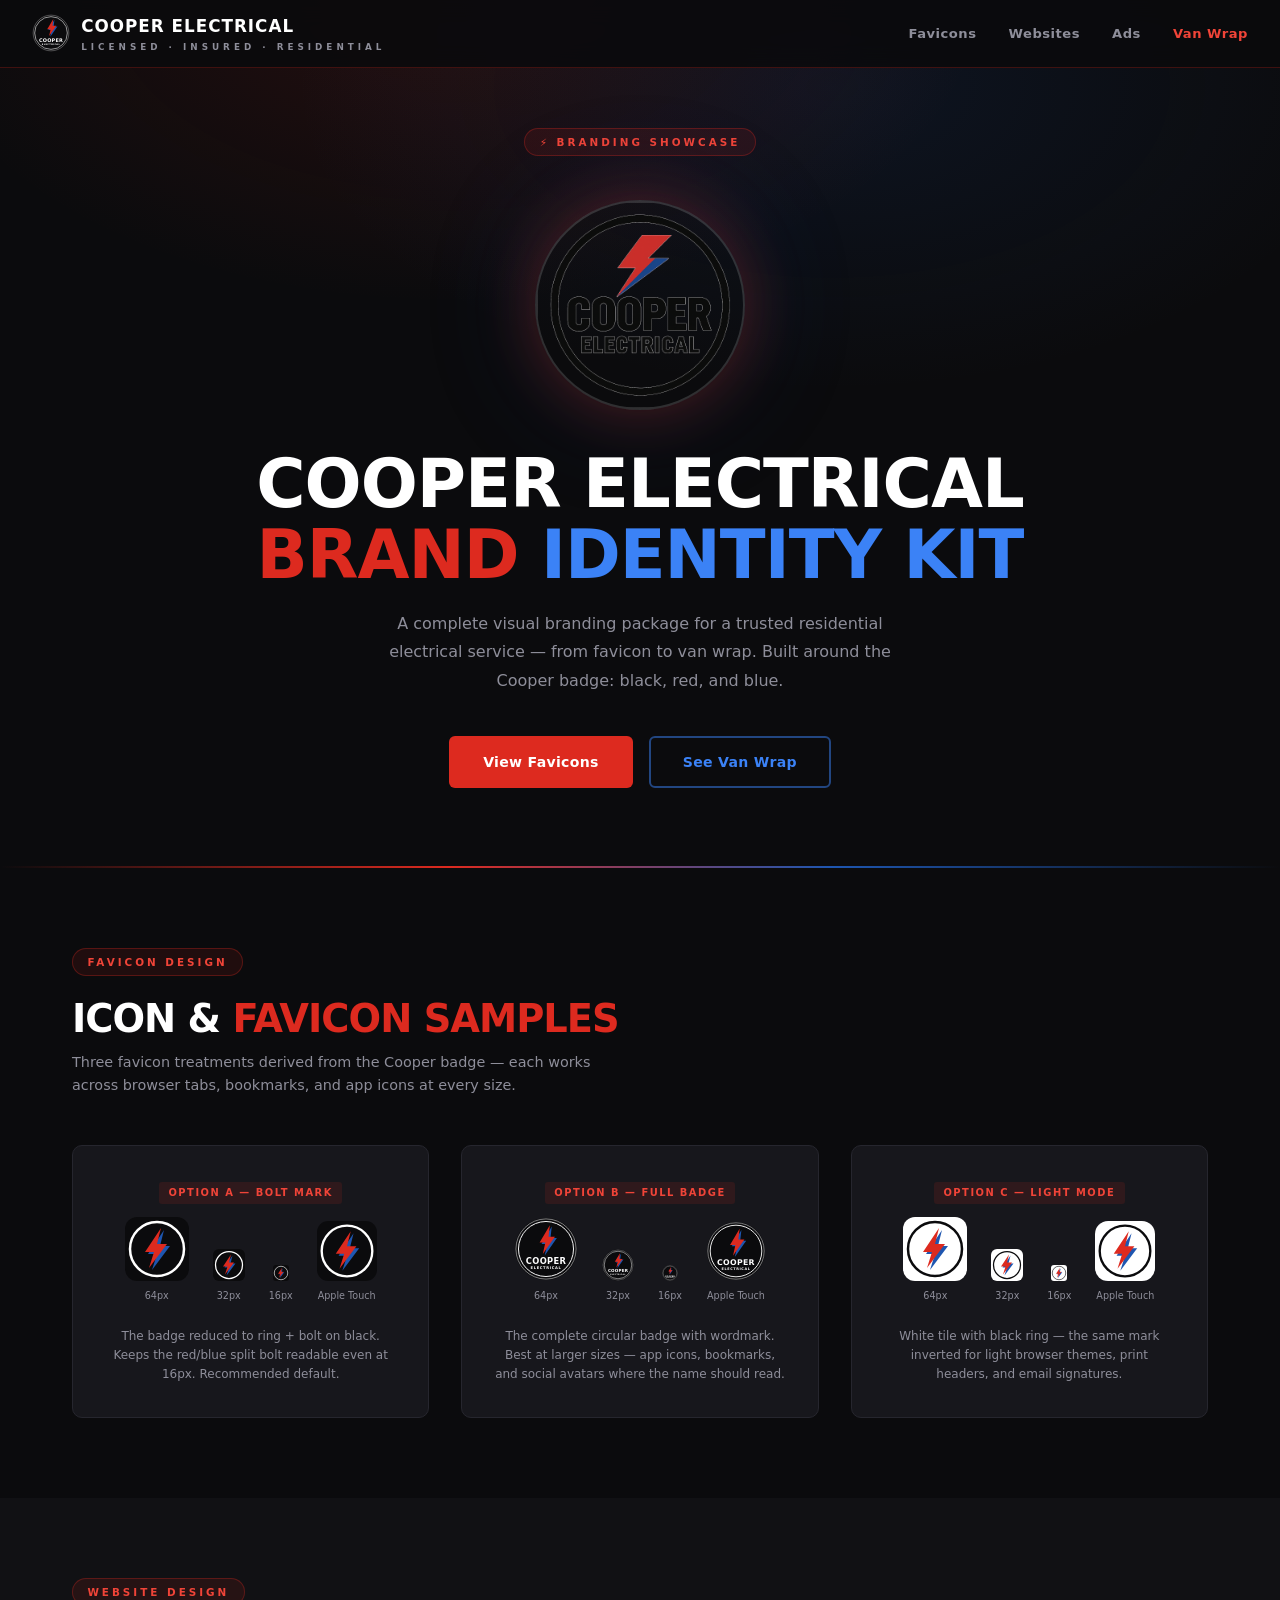
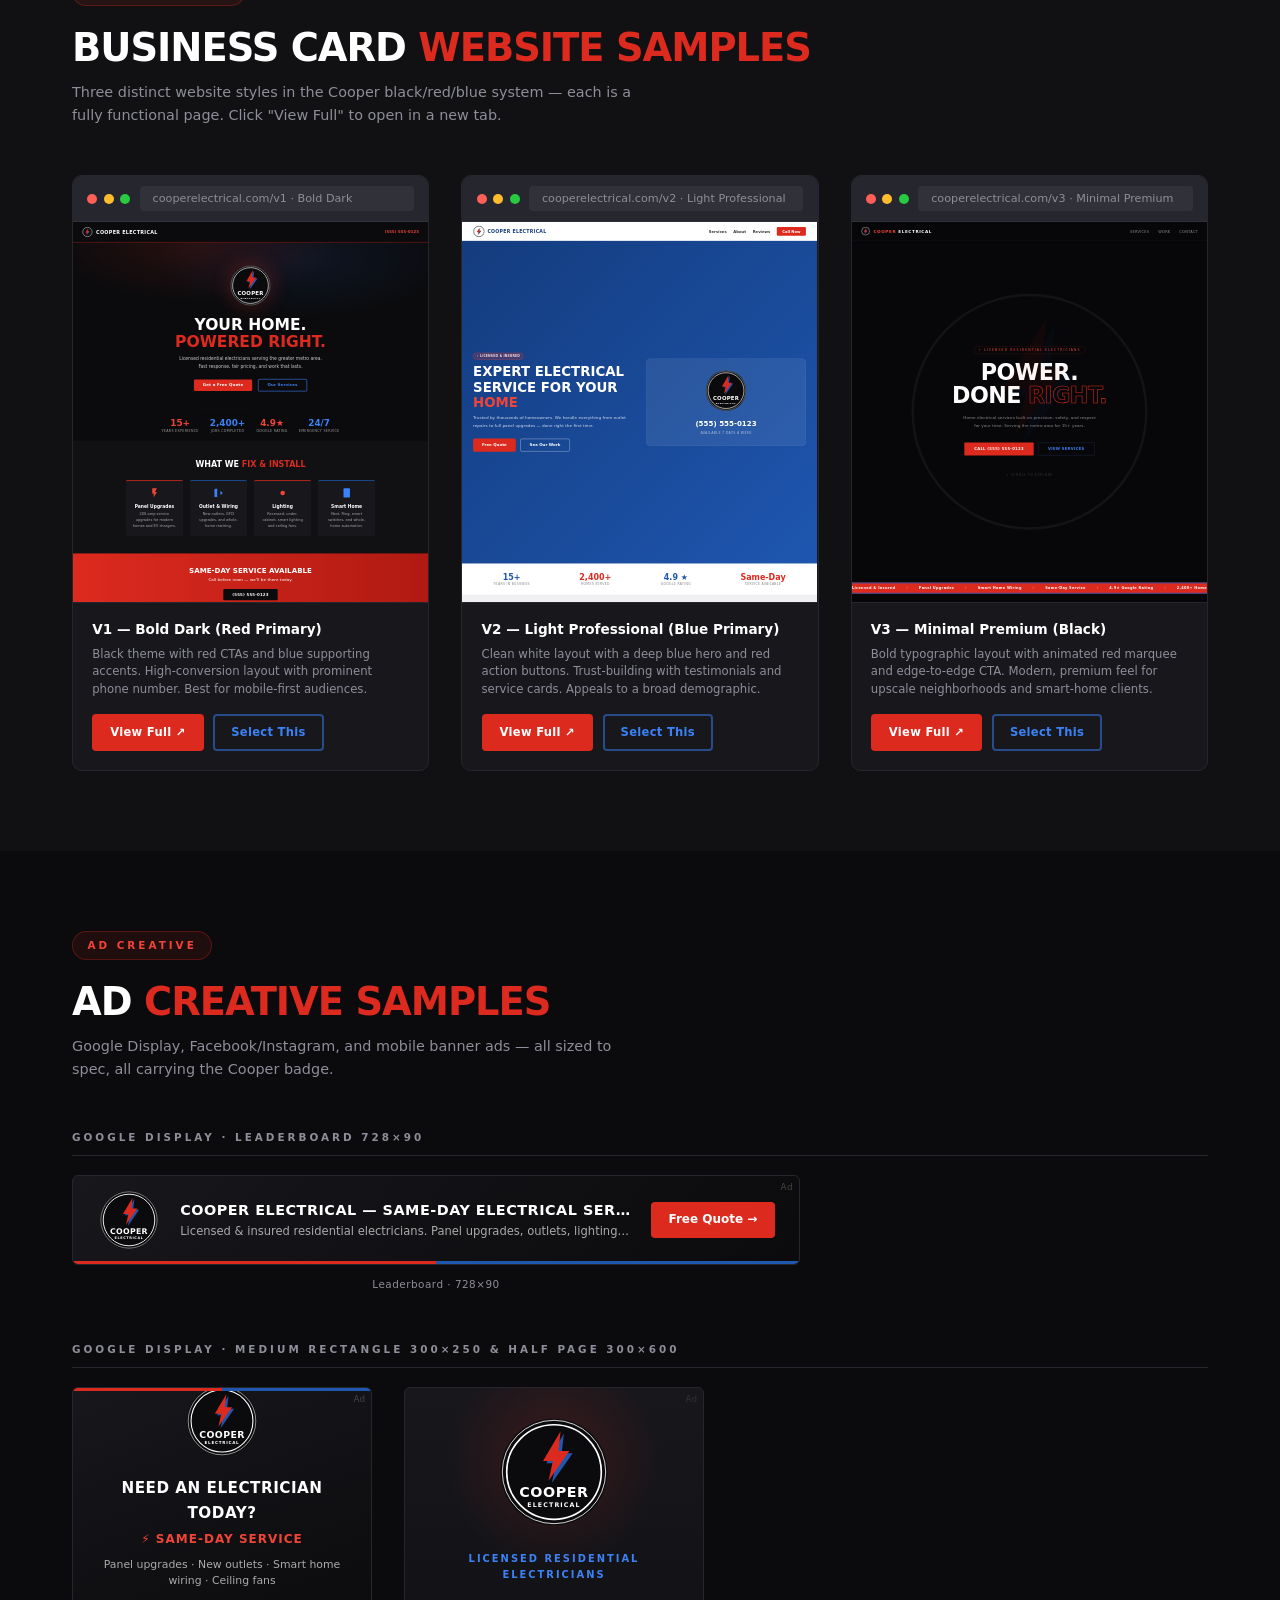
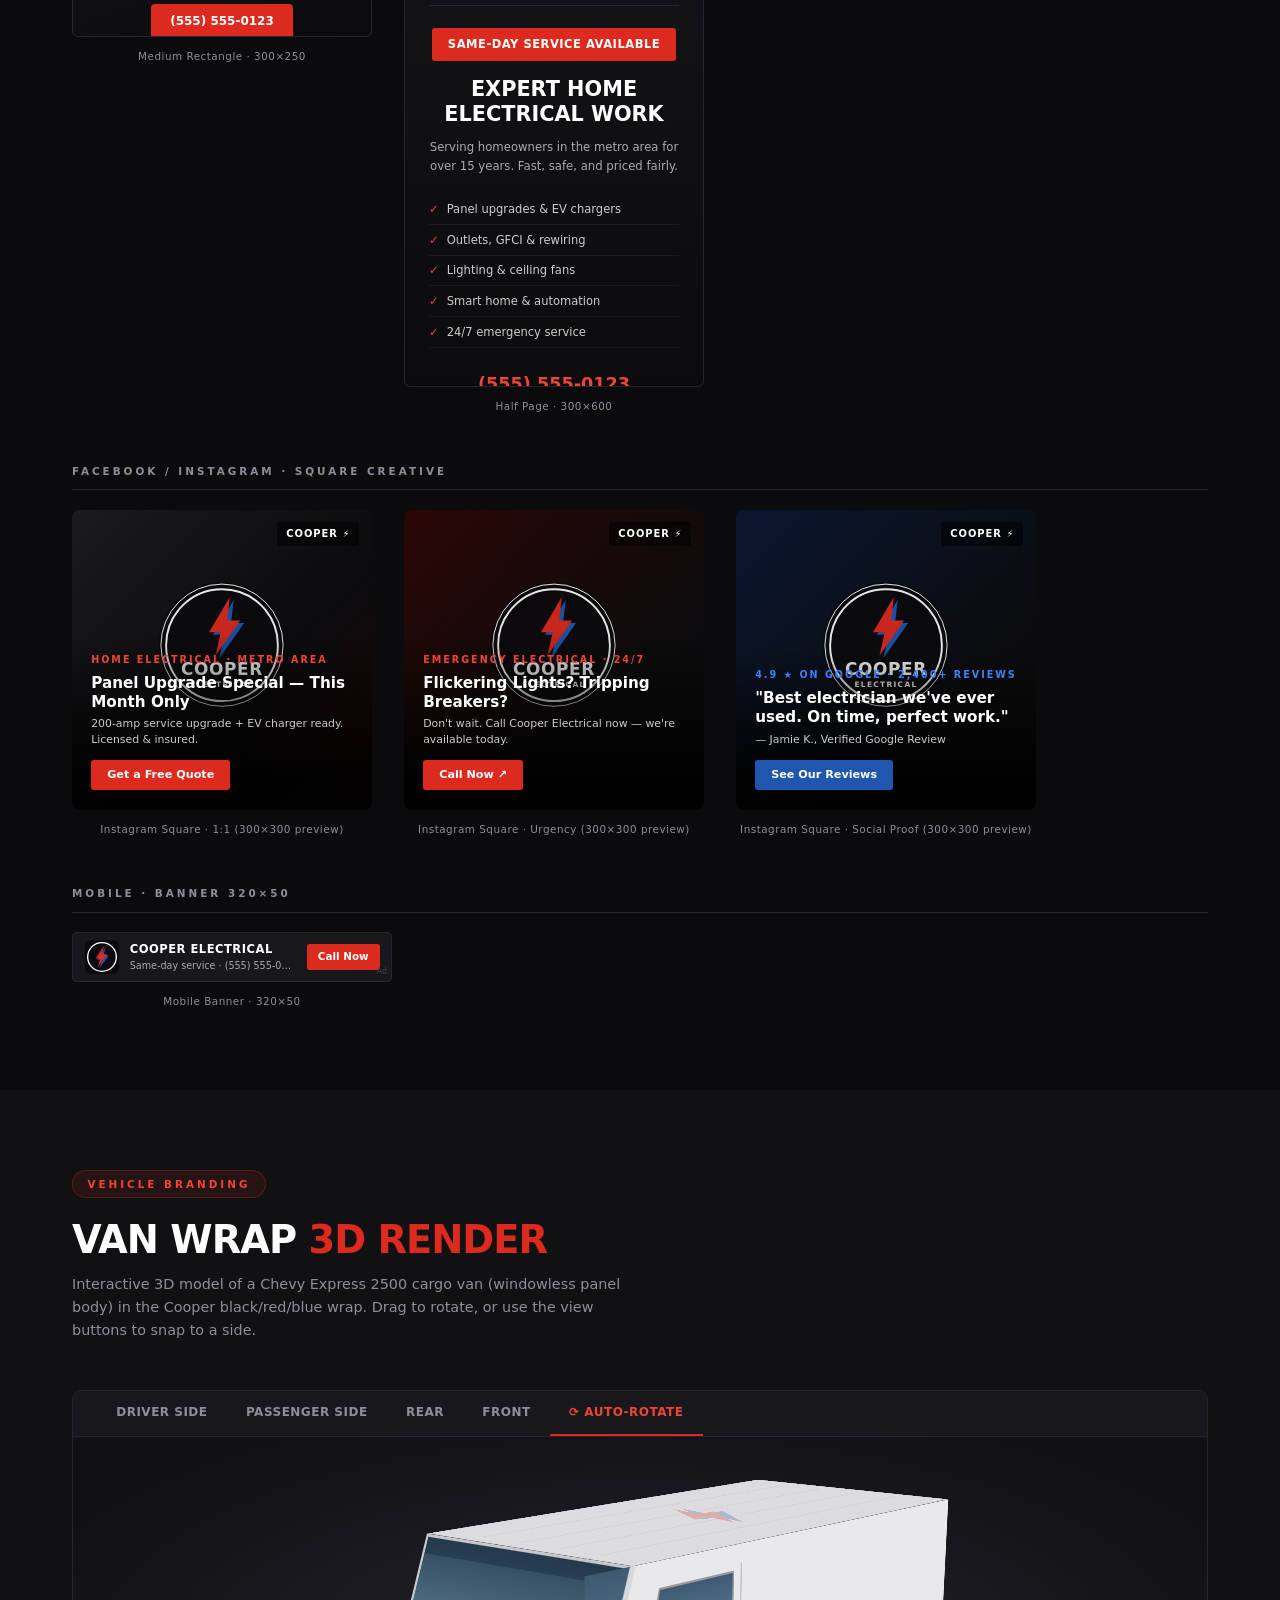
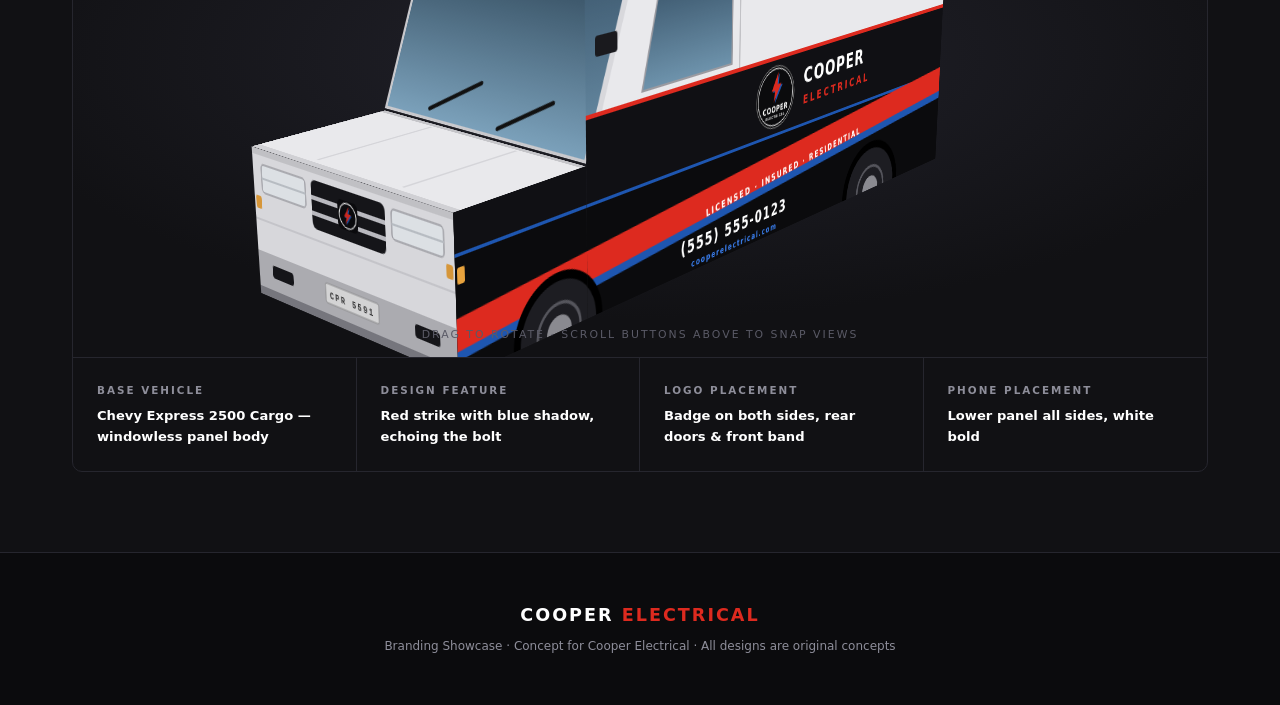
==== commit 790926e6: "Model the 3D van as a Chevy Express 2500 windowless cargo van - Rework the box geometry into an Expr" ====
--- a/index.html
+++ b/index.html
@@ -423,7 +423,7 @@
   <div class="container">
     <span class="tag">Vehicle Branding</span>
     <h2 class="section-title">Van Wrap <span class="highlight">3D Render</span></h2>
-    <p class="section-sub">Interactive 3D model of the full vinyl wrap in the Cooper black/red/blue livery. Drag to rotate, or use the view buttons to snap to a side.</p>
+    <p class="section-sub">Interactive 3D model of a Chevy Express 2500 cargo van (windowless panel body) in the Cooper black/red/blue wrap. Drag to rotate, or use the view buttons to snap to a side.</p>
 
     <div class="van-stage">
       <div class="van-tabs">
@@ -442,137 +442,233 @@
 
           <!-- DRIVER SIDE (van left; front of van at left of face) -->
           <div class="face f-driver">
-            <svg viewBox="0 0 680 300" xmlns="http://www.w3.org/2000/svg">
-              <rect width="680" height="300" fill="#E8E8EA"/>
-              <!-- windows: cab at left -->
-              <rect x="18" y="18" width="96" height="64" rx="6" fill="#9CC4DC" stroke="#AFAFB4" stroke-width="1.5"/>
-              <rect x="140" y="20" width="105" height="60" rx="4" fill="#9CC4DC" opacity=".85" stroke="#AFAFB4"/>
-              <rect x="260" y="20" width="105" height="60" rx="4" fill="#9CC4DC" opacity=".85" stroke="#AFAFB4"/>
-              <line x1="126" y1="0" x2="126" y2="300" stroke="#BBB" stroke-width="1.5" opacity=".6"/>
-              <!-- pinstripes + black band -->
-              <rect x="0" y="96" width="680" height="4" fill="#DD2A1F"/>
-              <rect x="0" y="100" width="680" height="80" fill="#101014"/>
-              <rect x="0" y="180" width="680" height="3" fill="#1E56B0"/>
+            <svg viewBox="0 0 590 300" xmlns="http://www.w3.org/2000/svg">
+              <defs>
+                <linearGradient id="glassD" x1="0" y1="0" x2="0" y2="1">
+                  <stop offset="0" stop-color="#3E5A70"/><stop offset="1" stop-color="#6E93AC"/>
+                </linearGradient>
+              </defs>
+              <rect width="590" height="300" fill="#E9E9EC"/>
+              <!-- A-pillar / windshield rake (painted glass) -->
+              <polygon points="0,0 60,0 0,162" fill="url(#glassD)"/>
+              <line x1="60" y1="0" x2="0" y2="162" stroke="#D8D8DC" stroke-width="7"/>
+              <!-- cab door window (only glass on this side — cargo panel behind) -->
+              <polygon points="95,25 200,25 200,112 72,112" fill="url(#glassD)" stroke="#9A9AA0" stroke-width="2"/>
+              <!-- mirror -->
+              <rect x="12" y="52" width="28" height="18" rx="3" fill="#1A1A1E"/>
+              <!-- door seam + handle -->
+              <line x1="212" y1="18" x2="212" y2="292" stroke="#C2C2C6" stroke-width="2"/>
+              <rect x="176" y="128" width="28" height="7" rx="3" fill="#8A8A90"/>
+              <!-- wrap: pinstripe, band, lower black -->
+              <rect y="118" width="590" height="4" fill="#DD2A1F"/>
+              <rect y="122" width="590" height="74" fill="#101014"/>
+              <rect y="196" width="590" height="3" fill="#1E56B0"/>
+              <rect y="199" width="590" height="101" fill="#0B0B0D"/>
               <!-- badge + name -->
-              <use href="#cooper-badge" x="142" y="104" width="72" height="72"/>
-              <text x="230" y="138" fill="#FFFFFF" font-size="24" font-weight="900" font-family="'Segoe UI',system-ui,sans-serif" letter-spacing="1.5">COOPER</text>
-              <text x="230" y="160" fill="#DD2A1F" font-size="14" font-weight="700" font-family="'Segoe UI',system-ui,sans-serif" letter-spacing="4">ELECTRICAL</text>
-              <text x="450" y="144" fill="#CCC" font-size="10" font-family="'Segoe UI',system-ui,sans-serif" letter-spacing=".5">⚡ Panels · 💡 Lighting · 🔌 Outlets · 🏠 Smart Home</text>
-              <!-- lower black + strike -->
-              <rect x="0" y="183" width="680" height="117" fill="#0B0B0D"/>
-              <polygon points="0,246 0,274 680,220 680,192" fill="#1E56B0"/>
-              <polygon points="0,238 0,266 680,212 680,184" fill="#DD2A1F"/>
-              <text x="340" y="233" fill="#FFFFFF" font-size="11" font-weight="800" font-family="'Segoe UI',system-ui,sans-serif" letter-spacing="2" text-anchor="middle" transform="rotate(-4.5 340 229)">LICENSED · INSURED · RESIDENTIAL</text>
+              <use href="#cooper-badge" x="238" y="126" width="66" height="66"/>
+              <text x="318" y="155" fill="#FFFFFF" font-size="22" font-weight="900" font-family="'Segoe UI',system-ui,sans-serif" letter-spacing="1.5">COOPER</text>
+              <text x="318" y="176" fill="#DD2A1F" font-size="13" font-weight="700" font-family="'Segoe UI',system-ui,sans-serif" letter-spacing="3.5">ELECTRICAL</text>
+              <!-- red strike with blue shadow -->
+              <polygon points="0,246 590,199 590,227 0,274" fill="#1E56B0"/>
+              <polygon points="0,238 590,191 590,219 0,266" fill="#DD2A1F"/>
+              <text x="295" y="242" fill="#FFFFFF" font-size="10" font-weight="800" font-family="'Segoe UI',system-ui,sans-serif" letter-spacing="2" text-anchor="middle" transform="rotate(-4.55 295 238)">LICENSED · INSURED · RESIDENTIAL</text>
               <!-- phone -->
-              <text x="340" y="278" fill="#FFFFFF" font-size="21" font-weight="900" font-family="'Segoe UI',system-ui,sans-serif" letter-spacing="1.5" text-anchor="middle">(555) 555-0123</text>
-              <text x="340" y="294" fill="#3B82F6" font-size="9" font-weight="600" font-family="'Segoe UI',system-ui,sans-serif" letter-spacing="1.5" text-anchor="middle">cooperelectrical.com</text>
-              <!-- wheels -->
-              <circle cx="150" cy="300" r="54" fill="#0A0A0A"/>
-              <circle cx="150" cy="300" r="42" fill="#1D1D22"/>
-              <circle cx="150" cy="300" r="14" fill="#8A8A90"/>
-              <circle cx="530" cy="300" r="54" fill="#0A0A0A"/>
-              <circle cx="530" cy="300" r="42" fill="#1D1D22"/>
-              <circle cx="530" cy="300" r="14" fill="#8A8A90"/>
+              <text x="210" y="281" fill="#FFFFFF" font-size="17" font-weight="900" font-family="'Segoe UI',system-ui,sans-serif" letter-spacing="1.5" text-anchor="middle">(555) 555-0123</text>
+              <text x="210" y="296" fill="#3B82F6" font-size="9" font-weight="600" font-family="'Segoe UI',system-ui,sans-serif" letter-spacing="1.5" text-anchor="middle">cooperelectrical.com</text>
+              <!-- wheels: front wheel sliver (rest on fender face), rear wheel -->
+              <circle cx="-35" cy="300" r="54" fill="#000"/>
+              <circle cx="-35" cy="300" r="46" fill="#1D1D22"/>
+              <circle cx="450" cy="300" r="54" fill="#000"/>
+              <circle cx="450" cy="300" r="46" fill="#1D1D22"/>
+              <circle cx="450" cy="300" r="15" fill="#8A8A90"/>
+              <circle cx="450" cy="300" r="26" fill="none" stroke="#55555C" stroke-width="3"/>
             </svg>
           </div>
 
           <!-- PASSENGER SIDE (van right; front of van at right of face) -->
           <div class="face f-pass">
-            <svg viewBox="0 0 680 300" xmlns="http://www.w3.org/2000/svg">
-              <rect width="680" height="300" fill="#E8E8EA"/>
-              <!-- windows: cab at right -->
-              <rect x="566" y="18" width="96" height="64" rx="6" fill="#9CC4DC" stroke="#AFAFB4" stroke-width="1.5"/>
-              <rect x="435" y="20" width="105" height="60" rx="4" fill="#9CC4DC" opacity=".85" stroke="#AFAFB4"/>
-              <rect x="315" y="20" width="105" height="60" rx="4" fill="#9CC4DC" opacity=".85" stroke="#AFAFB4"/>
-              <line x1="554" y1="0" x2="554" y2="300" stroke="#BBB" stroke-width="1.5" opacity=".6"/>
-              <!-- sliding door seam -->
-              <line x1="300" y1="0" x2="300" y2="300" stroke="#BBB" stroke-width="1" opacity=".4" stroke-dasharray="5,5"/>
-              <!-- pinstripes + black band -->
-              <rect x="0" y="96" width="680" height="4" fill="#DD2A1F"/>
-              <rect x="0" y="100" width="680" height="80" fill="#101014"/>
-              <rect x="0" y="180" width="680" height="3" fill="#1E56B0"/>
-              <!-- badge + name (mirrored position) -->
-              <use href="#cooper-badge" x="430" y="104" width="72" height="72"/>
-              <text x="518" y="138" fill="#FFFFFF" font-size="24" font-weight="900" font-family="'Segoe UI',system-ui,sans-serif" letter-spacing="1.5">COOPER</text>
-              <text x="518" y="160" fill="#DD2A1F" font-size="14" font-weight="700" font-family="'Segoe UI',system-ui,sans-serif" letter-spacing="4">ELECTRICAL</text>
-              <text x="60" y="144" fill="#CCC" font-size="10" font-family="'Segoe UI',system-ui,sans-serif" letter-spacing=".5">⚡ Panels · 💡 Lighting · 🔌 Outlets · 🏠 Smart Home</text>
-              <!-- lower black + strike (mirrored slope) -->
-              <rect x="0" y="183" width="680" height="117" fill="#0B0B0D"/>
-              <polygon points="0,192 0,220 680,274 680,246" fill="#1E56B0"/>
-              <polygon points="0,184 0,212 680,266 680,238" fill="#DD2A1F"/>
-              <text x="340" y="233" fill="#FFFFFF" font-size="11" font-weight="800" font-family="'Segoe UI',system-ui,sans-serif" letter-spacing="2" text-anchor="middle" transform="rotate(4.5 340 229)">LICENSED · INSURED · RESIDENTIAL</text>
+            <svg viewBox="0 0 590 300" xmlns="http://www.w3.org/2000/svg">
+              <defs>
+                <linearGradient id="glassP" x1="0" y1="0" x2="0" y2="1">
+                  <stop offset="0" stop-color="#3E5A70"/><stop offset="1" stop-color="#6E93AC"/>
+                </linearGradient>
+              </defs>
+              <rect width="590" height="300" fill="#E9E9EC"/>
+              <!-- A-pillar / windshield rake (painted glass) -->
+              <polygon points="530,0 590,0 590,162" fill="url(#glassP)"/>
+              <line x1="530" y1="0" x2="590" y2="162" stroke="#D8D8DC" stroke-width="7"/>
+              <!-- cab door window -->
+              <polygon points="390,25 495,25 518,112 390,112" fill="url(#glassP)" stroke="#9A9AA0" stroke-width="2"/>
+              <!-- mirror -->
+              <rect x="550" y="52" width="28" height="18" rx="3" fill="#1A1A1E"/>
+              <!-- front door seam + 60/40 cargo door seams -->
+              <line x1="378" y1="18" x2="378" y2="292" stroke="#C2C2C6" stroke-width="2"/>
+              <line x1="182" y1="18" x2="182" y2="292" stroke="#C2C2C6" stroke-width="2"/>
+              <rect x="386" y="128" width="28" height="7" rx="3" fill="#8A8A90"/>
+              <rect x="346" y="128" width="24" height="7" rx="3" fill="#8A8A90"/>
+              <!-- wrap: pinstripe, band, lower black -->
+              <rect y="118" width="590" height="4" fill="#DD2A1F"/>
+              <rect y="122" width="590" height="74" fill="#101014"/>
+              <rect y="196" width="590" height="3" fill="#1E56B0"/>
+              <rect y="199" width="590" height="101" fill="#0B0B0D"/>
+              <!-- badge + name -->
+              <use href="#cooper-badge" x="180" y="126" width="66" height="66"/>
+              <text x="262" y="155" fill="#FFFFFF" font-size="22" font-weight="900" font-family="'Segoe UI',system-ui,sans-serif" letter-spacing="1.5">COOPER</text>
+              <text x="262" y="176" fill="#DD2A1F" font-size="13" font-weight="700" font-family="'Segoe UI',system-ui,sans-serif" letter-spacing="3.5">ELECTRICAL</text>
+              <!-- red strike with blue shadow (mirrored slope) -->
+              <polygon points="0,199 590,246 590,274 0,227" fill="#1E56B0"/>
+              <polygon points="0,191 590,238 590,266 0,219" fill="#DD2A1F"/>
+              <text x="295" y="242" fill="#FFFFFF" font-size="10" font-weight="800" font-family="'Segoe UI',system-ui,sans-serif" letter-spacing="2" text-anchor="middle" transform="rotate(4.55 295 238)">LICENSED · INSURED · RESIDENTIAL</text>
               <!-- phone -->
-              <text x="340" y="278" fill="#FFFFFF" font-size="21" font-weight="900" font-family="'Segoe UI',system-ui,sans-serif" letter-spacing="1.5" text-anchor="middle">(555) 555-0123</text>
-              <text x="340" y="294" fill="#3B82F6" font-size="9" font-weight="600" font-family="'Segoe UI',system-ui,sans-serif" letter-spacing="1.5" text-anchor="middle">cooperelectrical.com</text>
-              <!-- wheels -->
-              <circle cx="150" cy="300" r="54" fill="#0A0A0A"/>
-              <circle cx="150" cy="300" r="42" fill="#1D1D22"/>
-              <circle cx="150" cy="300" r="14" fill="#8A8A90"/>
-              <circle cx="530" cy="300" r="54" fill="#0A0A0A"/>
-              <circle cx="530" cy="300" r="42" fill="#1D1D22"/>
-              <circle cx="530" cy="300" r="14" fill="#8A8A90"/>
-            </svg>
-          </div>
-
-          <!-- FRONT -->
-          <div class="face f-front">
-            <svg viewBox="0 0 260 300" xmlns="http://www.w3.org/2000/svg">
-              <rect width="260" height="300" fill="#E8E8EA"/>
-              <!-- windshield -->
-              <rect x="18" y="14" width="224" height="92" rx="8" fill="#9CC4DC" stroke="#AFAFB4" stroke-width="1.5"/>
-              <!-- band -->
-              <rect x="0" y="112" width="260" height="4" fill="#DD2A1F"/>
-              <rect x="0" y="116" width="260" height="60" fill="#101014"/>
-              <rect x="0" y="176" width="260" height="3" fill="#1E56B0"/>
-              <use href="#cooper-badge" x="16" y="120" width="52" height="52"/>
-              <text x="80" y="142" fill="#FFFFFF" font-size="17" font-weight="900" font-family="'Segoe UI',system-ui,sans-serif" letter-spacing="1">COOPER</text>
-              <text x="80" y="160" fill="#DD2A1F" font-size="10" font-weight="700" font-family="'Segoe UI',system-ui,sans-serif" letter-spacing="2.5">ELECTRICAL</text>
-              <!-- lower front -->
-              <rect x="0" y="179" width="260" height="121" fill="#C9C9CE"/>
-              <rect x="8" y="190" width="48" height="22" rx="5" fill="#FFFDE0" stroke="#AAA"/>
-              <rect x="204" y="190" width="48" height="22" rx="5" fill="#FFFDE0" stroke="#AAA"/>
-              <rect x="40" y="200" width="180" height="34" rx="6" fill="#232328"/>
-              <line x1="48" y1="211" x2="212" y2="211" stroke="#3A3A40" stroke-width="3"/>
-              <line x1="48" y1="222" x2="212" y2="222" stroke="#3A3A40" stroke-width="3"/>
-              <rect x="0" y="256" width="260" height="44" fill="#2A2A2E"/>
-              <rect x="95" y="264" width="70" height="16" rx="2" fill="#DDD" stroke="#999"/>
-              <text x="130" y="276" fill="#333" font-size="9" font-weight="700" font-family="monospace" text-anchor="middle" letter-spacing="2">CPR 5591</text>
-            </svg>
-          </div>
-
-          <!-- REAR -->
+              <text x="380" y="281" fill="#FFFFFF" font-size="17" font-weight="900" font-family="'Segoe UI',system-ui,sans-serif" letter-spacing="1.5" text-anchor="middle">(555) 555-0123</text>
+              <text x="380" y="296" fill="#3B82F6" font-size="9" font-weight="600" font-family="'Segoe UI',system-ui,sans-serif" letter-spacing="1.5" text-anchor="middle">cooperelectrical.com</text>
+              <!-- wheels: rear wheel, front wheel sliver (rest on fender face) -->
+              <circle cx="625" cy="300" r="54" fill="#000"/>
+              <circle cx="625" cy="300" r="46" fill="#1D1D22"/>
+              <circle cx="140" cy="300" r="54" fill="#000"/>
+              <circle cx="140" cy="300" r="46" fill="#1D1D22"/>
+              <circle cx="140" cy="300" r="15" fill="#8A8A90"/>
+              <circle cx="140" cy="300" r="26" fill="none" stroke="#55555C" stroke-width="3"/>
+            </svg>
+          </div>
+
+          <!-- FRONT FENDER — DRIVER SIDE (hood side panel, carries front wheel) -->
+          <div class="face f-fender-l">
+            <svg viewBox="0 0 150 138" xmlns="http://www.w3.org/2000/svg">
+              <rect width="150" height="138" fill="#E9E9EC"/>
+              <rect width="150" height="34" fill="#101014"/>
+              <rect y="34" width="150" height="3" fill="#1E56B0"/>
+              <rect y="37" width="150" height="101" fill="#0B0B0D"/>
+              <polygon points="0,96 150,84 150,112 0,124" fill="#1E56B0"/>
+              <polygon points="0,88 150,76 150,104 0,116" fill="#DD2A1F"/>
+              <!-- side marker -->
+              <rect x="2" y="46" width="8" height="14" rx="2" fill="#E8A33D"/>
+              <!-- front wheel -->
+              <circle cx="115" cy="138" r="54" fill="#000"/>
+              <circle cx="115" cy="138" r="46" fill="#1D1D22"/>
+              <circle cx="115" cy="138" r="15" fill="#8A8A90"/>
+              <circle cx="115" cy="138" r="26" fill="none" stroke="#55555C" stroke-width="3"/>
+            </svg>
+          </div>
+
+          <!-- FRONT FENDER — PASSENGER SIDE -->
+          <div class="face f-fender-r">
+            <svg viewBox="0 0 150 138" xmlns="http://www.w3.org/2000/svg">
+              <rect width="150" height="138" fill="#E9E9EC"/>
+              <rect width="150" height="34" fill="#101014"/>
+              <rect y="34" width="150" height="3" fill="#1E56B0"/>
+              <rect y="37" width="150" height="101" fill="#0B0B0D"/>
+              <polygon points="0,84 150,96 150,124 0,112" fill="#1E56B0"/>
+              <polygon points="0,76 150,88 150,116 0,104" fill="#DD2A1F"/>
+              <!-- side marker -->
+              <rect x="140" y="46" width="8" height="14" rx="2" fill="#E8A33D"/>
+              <!-- front wheel -->
+              <circle cx="35" cy="138" r="54" fill="#000"/>
+              <circle cx="35" cy="138" r="46" fill="#1D1D22"/>
+              <circle cx="35" cy="138" r="15" fill="#8A8A90"/>
+              <circle cx="35" cy="138" r="26" fill="none" stroke="#55555C" stroke-width="3"/>
+            </svg>
+          </div>
+
+          <!-- GRILLE / FRONT FASCIA -->
+          <div class="face f-grille">
+            <svg viewBox="0 0 260 138" xmlns="http://www.w3.org/2000/svg">
+              <rect width="260" height="138" fill="#E9E9EC"/>
+              <rect width="260" height="6" fill="#D0D0D4"/>
+              <!-- headlights -->
+              <rect x="12" y="14" width="62" height="26" rx="4" fill="#EFF3F6" stroke="#A9A9AF" stroke-width="1.5"/>
+              <rect x="186" y="14" width="62" height="26" rx="4" fill="#EFF3F6" stroke="#A9A9AF" stroke-width="1.5"/>
+              <line x1="12" y1="27" x2="74" y2="27" stroke="#C6CCD1" stroke-width="2"/>
+              <line x1="186" y1="27" x2="248" y2="27" stroke="#C6CCD1" stroke-width="2"/>
+              <!-- grille with Cooper emblem -->
+              <rect x="82" y="12" width="96" height="44" rx="6" fill="#17171A"/>
+              <rect x="82" y="26" width="96" height="4" fill="#C9C9CE"/>
+              <rect x="82" y="40" width="96" height="4" fill="#C9C9CE"/>
+              <use href="#cooper-bolt" x="117" y="21" width="26" height="26"/>
+              <!-- turn markers -->
+              <rect x="2" y="44" width="8" height="12" rx="2" fill="#E8A33D"/>
+              <rect x="250" y="44" width="8" height="12" rx="2" fill="#E8A33D"/>
+              <!-- body panel line -->
+              <line x1="0" y1="66" x2="260" y2="66" stroke="#D5D5D9" stroke-width="2"/>
+              <!-- bumper -->
+              <rect y="96" width="260" height="42" fill="#B9B9BE"/>
+              <rect y="130" width="260" height="8" fill="#808086"/>
+              <rect x="95" y="102" width="70" height="18" rx="2" fill="#E5E5E5" stroke="#999"/>
+              <text x="130" y="115" fill="#333" font-size="9" font-weight="700" font-family="monospace" text-anchor="middle" letter-spacing="2">CPR 5591</text>
+              <rect x="20" y="106" width="30" height="12" rx="3" fill="#17171A"/>
+              <rect x="210" y="106" width="30" height="12" rx="3" fill="#17171A"/>
+            </svg>
+          </div>
+
+          <!-- WINDSHIELD (raked) -->
+          <div class="face f-windshield">
+            <svg viewBox="0 0 260 171" xmlns="http://www.w3.org/2000/svg">
+              <defs>
+                <linearGradient id="glassW" x1="0" y1="0" x2="0" y2="1">
+                  <stop offset="0" stop-color="#2E4658"/><stop offset="1" stop-color="#7CA2BC"/>
+                </linearGradient>
+              </defs>
+              <rect width="260" height="171" fill="url(#glassW)"/>
+              <rect width="260" height="171" fill="none" stroke="#C8C8CC" stroke-width="6"/>
+              <rect x="3" y="3" width="254" height="16" fill="rgba(20,40,60,.45)"/>
+              <!-- wipers -->
+              <line x1="60" y1="160" x2="118" y2="126" stroke="#111" stroke-width="4" stroke-linecap="round"/>
+              <line x1="150" y1="162" x2="208" y2="128" stroke="#111" stroke-width="4" stroke-linecap="round"/>
+            </svg>
+          </div>
+
+          <!-- HOOD TOP -->
+          <div class="face f-hoodtop">
+            <svg viewBox="0 0 150 260" xmlns="http://www.w3.org/2000/svg">
+              <rect width="150" height="260" fill="#E9E9EC"/>
+              <rect width="8" height="260" fill="#D0D0D4"/>
+              <rect x="144" width="6" height="260" fill="#C5C5C9"/>
+              <line x1="14" y1="75" x2="142" y2="75" stroke="#D5D5D9" stroke-width="3"/>
+              <line x1="14" y1="185" x2="142" y2="185" stroke="#D5D5D9" stroke-width="3"/>
+            </svg>
+          </div>
+
+          <!-- REAR — barn doors, no windows -->
           <div class="face f-rear">
             <svg viewBox="0 0 260 300" xmlns="http://www.w3.org/2000/svg">
-              <rect width="260" height="300" fill="#E8E8EA"/>
-              <!-- rear windows -->
-              <rect x="20" y="16" width="100" height="74" rx="6" fill="#9CC4DC" stroke="#AFAFB4" stroke-width="1.5"/>
-              <rect x="140" y="16" width="100" height="74" rx="6" fill="#9CC4DC" stroke="#AFAFB4" stroke-width="1.5"/>
-              <line x1="130" y1="0" x2="130" y2="300" stroke="#AAA" stroke-width="2" opacity=".55"/>
+              <rect width="260" height="300" fill="#E9E9EC"/>
+              <text x="130" y="62" fill="#B9B9BE" font-size="11" font-weight="700" font-family="'Segoe UI',system-ui,sans-serif" text-anchor="middle" letter-spacing="2">COOPERELECTRICAL.COM</text>
               <!-- stripes -->
-              <rect x="0" y="104" width="260" height="10" fill="#DD2A1F"/>
-              <rect x="0" y="114" width="260" height="4" fill="#1E56B0"/>
+              <rect y="104" width="260" height="10" fill="#DD2A1F"/>
+              <rect y="114" width="260" height="4" fill="#1E56B0"/>
               <!-- black lower with center badge -->
-              <rect x="0" y="118" width="260" height="182" fill="#0B0B0D"/>
+              <rect y="118" width="260" height="182" fill="#0B0B0D"/>
               <use href="#cooper-badge" x="80" y="128" width="100" height="100"/>
               <text x="130" y="252" fill="#FFFFFF" font-size="16" font-weight="900" font-family="'Segoe UI',system-ui,sans-serif" text-anchor="middle" letter-spacing="1">(555) 555-0123</text>
               <text x="130" y="268" fill="#3B82F6" font-size="9" font-weight="600" font-family="'Segoe UI',system-ui,sans-serif" text-anchor="middle" letter-spacing="1.5">cooperelectrical.com</text>
+              <!-- barn door seam, hinges, handle -->
+              <line x1="130" y1="0" x2="130" y2="300" stroke="#B5B5BA" stroke-width="2"/>
+              <rect x="2" y="40" width="8" height="18" rx="2" fill="#9A9AA0"/>
+              <rect x="2" y="150" width="8" height="18" rx="2" fill="#9A9AA0"/>
+              <rect x="250" y="40" width="8" height="18" rx="2" fill="#9A9AA0"/>
+              <rect x="250" y="150" width="8" height="18" rx="2" fill="#9A9AA0"/>
+              <rect x="136" y="150" width="6" height="28" rx="3" fill="#8A8A90"/>
               <!-- taillights -->
-              <rect x="6" y="18" width="14" height="60" rx="4" fill="#FF3B30" opacity=".9"/>
-              <rect x="240" y="18" width="14" height="60" rx="4" fill="#FF3B30" opacity=".9"/>
+              <rect x="4" y="20" width="12" height="64" rx="3" fill="#D3392F"/>
+              <rect x="4" y="70" width="12" height="14" fill="#E9E9EC" stroke="#D3392F" stroke-width="1"/>
+              <rect x="244" y="20" width="12" height="64" rx="3" fill="#D3392F"/>
+              <rect x="244" y="70" width="12" height="14" fill="#E9E9EC" stroke="#D3392F" stroke-width="1"/>
               <!-- plate + bumper -->
-              <rect x="95" y="274" width="70" height="18" rx="2" fill="#DDD" stroke="#999"/>
-              <text x="130" y="287" fill="#333" font-size="9" font-weight="700" font-family="monospace" text-anchor="middle" letter-spacing="2">CPR 5591</text>
-              <rect x="0" y="294" width="260" height="6" fill="#8E8E94"/>
+              <rect x="95" y="272" width="70" height="18" rx="2" fill="#DDD" stroke="#999"/>
+              <text x="130" y="285" fill="#333" font-size="9" font-weight="700" font-family="monospace" text-anchor="middle" letter-spacing="2">CPR 5591</text>
+              <rect y="294" width="260" height="6" fill="#9A9AA0"/>
             </svg>
           </div>
 
           <!-- ROOF -->
           <div class="face f-roof">
-            <svg viewBox="0 0 680 260" xmlns="http://www.w3.org/2000/svg">
-              <rect width="680" height="260" fill="#DCDCE0"/>
-              <rect x="0" y="0" width="680" height="8" fill="#C6C6CC"/>
-              <rect x="0" y="252" width="680" height="8" fill="#C6C6CC"/>
-              <g transform="translate(268,26) scale(3.2)" opacity=".25">
+            <svg viewBox="0 0 530 260" xmlns="http://www.w3.org/2000/svg">
+              <rect width="530" height="260" fill="#DCDCE0"/>
+              <line x1="20" y1="55" x2="510" y2="55" stroke="#D2D2D6" stroke-width="3"/>
+              <line x1="20" y1="105" x2="510" y2="105" stroke="#D2D2D6" stroke-width="3"/>
+              <line x1="20" y1="155" x2="510" y2="155" stroke="#D2D2D6" stroke-width="3"/>
+              <line x1="20" y1="205" x2="510" y2="205" stroke="#D2D2D6" stroke-width="3"/>
+              <g transform="translate(181,73) scale(2.6)" opacity=".25">
                 <polygon points="39,4 23,28 32,28 27,44 45,20 35,20" fill="#1E56B0"/>
                 <polygon points="36,2 20,26 29,26 24,42 42,18 32,18" fill="#DD2A1F"/>
               </g>
@@ -587,7 +683,7 @@
       </div>
 
       <div class="van-info-grid">
-        <div class="van-info-item"><h5>Livery Colors</h5><p>#0B0B0D Black · #DD2A1F Red · #1E56B0 Blue</p></div>
+        <div class="van-info-item"><h5>Base Vehicle</h5><p>Chevy Express 2500 Cargo — windowless panel body</p></div>
         <div class="van-info-item"><h5>Design Feature</h5><p>Red strike with blue shadow, echoing the bolt</p></div>
         <div class="van-info-item"><h5>Logo Placement</h5><p>Badge on both sides, rear doors &amp; front band</p></div>
         <div class="van-info-item"><h5>Phone Placement</h5><p>Lower panel all sides, white bold</p></div>
--- a/assets/css/style.css
+++ b/assets/css/style.css
@@ -199,29 +199,39 @@
 }
 .van3d-viewport:active{cursor:grabbing}
 .van3d{
-  position:absolute;left:50%;top:46%;width:680px;height:300px;
-  margin-left:-340px;margin-top:-150px;
+  position:absolute;left:50%;top:46%;width:740px;height:300px;
+  margin-left:-370px;margin-top:-150px;
   transform-style:preserve-3d;
   transform:rotateX(-14deg) rotateY(25deg);
 }
 .van3d .face{position:absolute;left:50%;top:50%;backface-visibility:hidden;-webkit-backface-visibility:hidden}
 .van3d .face svg{width:100%;height:100%;display:block}
-.f-driver{width:680px;height:300px;transform:translate(-50%,-50%) translateZ(130px)}
-.f-pass{width:680px;height:300px;transform:translate(-50%,-50%) rotateY(180deg) translateZ(130px)}
-.f-front{width:260px;height:300px;transform:translate(-50%,-50%) rotateY(-90deg) translateZ(340px)}
-.f-rear{width:260px;height:300px;transform:translate(-50%,-50%) rotateY(90deg) translateZ(340px)}
-.f-roof{width:680px;height:260px;transform:translate(-50%,-50%) rotateX(90deg) translateZ(150px)}
-.f-bottom{width:680px;height:260px;transform:translate(-50%,-50%) rotateX(-90deg) translateZ(150px);background:#0A0A0C}
+/*
+  Chevy Express 2500 cargo geometry (model space, px):
+  X along length: grille -370 → rear +370; hood -370..-220, body -220..+370
+  Y vertical: roof -150 → ground +150; hood top at +12
+  Z across width: ±130
+*/
+.f-driver{width:590px;height:300px;transform:translate(-50%,-50%) translate3d(75px,0,130px)}
+.f-pass{width:590px;height:300px;transform:translate(-50%,-50%) translate3d(75px,0,-130px) rotateY(180deg)}
+.f-rear{width:260px;height:300px;transform:translate(-50%,-50%) translate3d(370px,0,0) rotateY(90deg)}
+.f-grille{width:260px;height:138px;transform:translate(-50%,-50%) translate3d(-370px,81px,0) rotateY(-90deg)}
+.f-windshield{width:260px;height:171px;transform:translate(-50%,-50%) translate3d(-190px,-70px,0) rotateY(-90deg) rotateX(20.6deg)}
+.f-hoodtop{width:150px;height:260px;transform:translate(-50%,-50%) translate3d(-295px,12px,0) rotateX(90deg)}
+.f-fender-l{width:150px;height:138px;transform:translate(-50%,-50%) translate3d(-295px,81px,130px)}
+.f-fender-r{width:150px;height:138px;transform:translate(-50%,-50%) translate3d(-295px,81px,-130px) rotateY(180deg)}
+.f-roof{width:530px;height:260px;transform:translate(-50%,-50%) translate3d(105px,-150px,0) rotateX(90deg)}
+.f-bottom{width:590px;height:260px;transform:translate(-50%,-50%) translate3d(75px,150px,0) rotateX(-90deg);background:#0A0A0C}
 /* simple static shading per face */
-.f-pass::after,.f-rear::after,.f-front::after{content:'';position:absolute;inset:0;pointer-events:none}
-.f-pass::after{background:rgba(0,0,15,.16)}
+.f-pass::after,.f-rear::after,.f-grille::after,.f-fender-r::after{content:'';position:absolute;inset:0;pointer-events:none}
+.f-pass::after,.f-fender-r::after{background:rgba(0,0,15,.16)}
 .f-rear::after{background:rgba(0,0,15,.22)}
-.f-front::after{background:rgba(0,0,15,.08)}
+.f-grille::after{background:rgba(0,0,15,.08)}
 /* ground shadow plane */
 .van3d-shadow{
-  position:absolute;left:50%;top:50%;width:760px;height:320px;
-  margin-left:-380px;margin-top:-160px;
-  transform:rotateX(90deg) translateZ(-168px);
+  position:absolute;left:50%;top:50%;width:840px;height:340px;
+  margin-left:-420px;margin-top:-170px;
+  transform:rotateX(90deg) translateZ(-166px);
   background:radial-gradient(ellipse 48% 42% at 50% 50%,rgba(0,0,0,.6),transparent 72%);
   filter:blur(12px);
 }
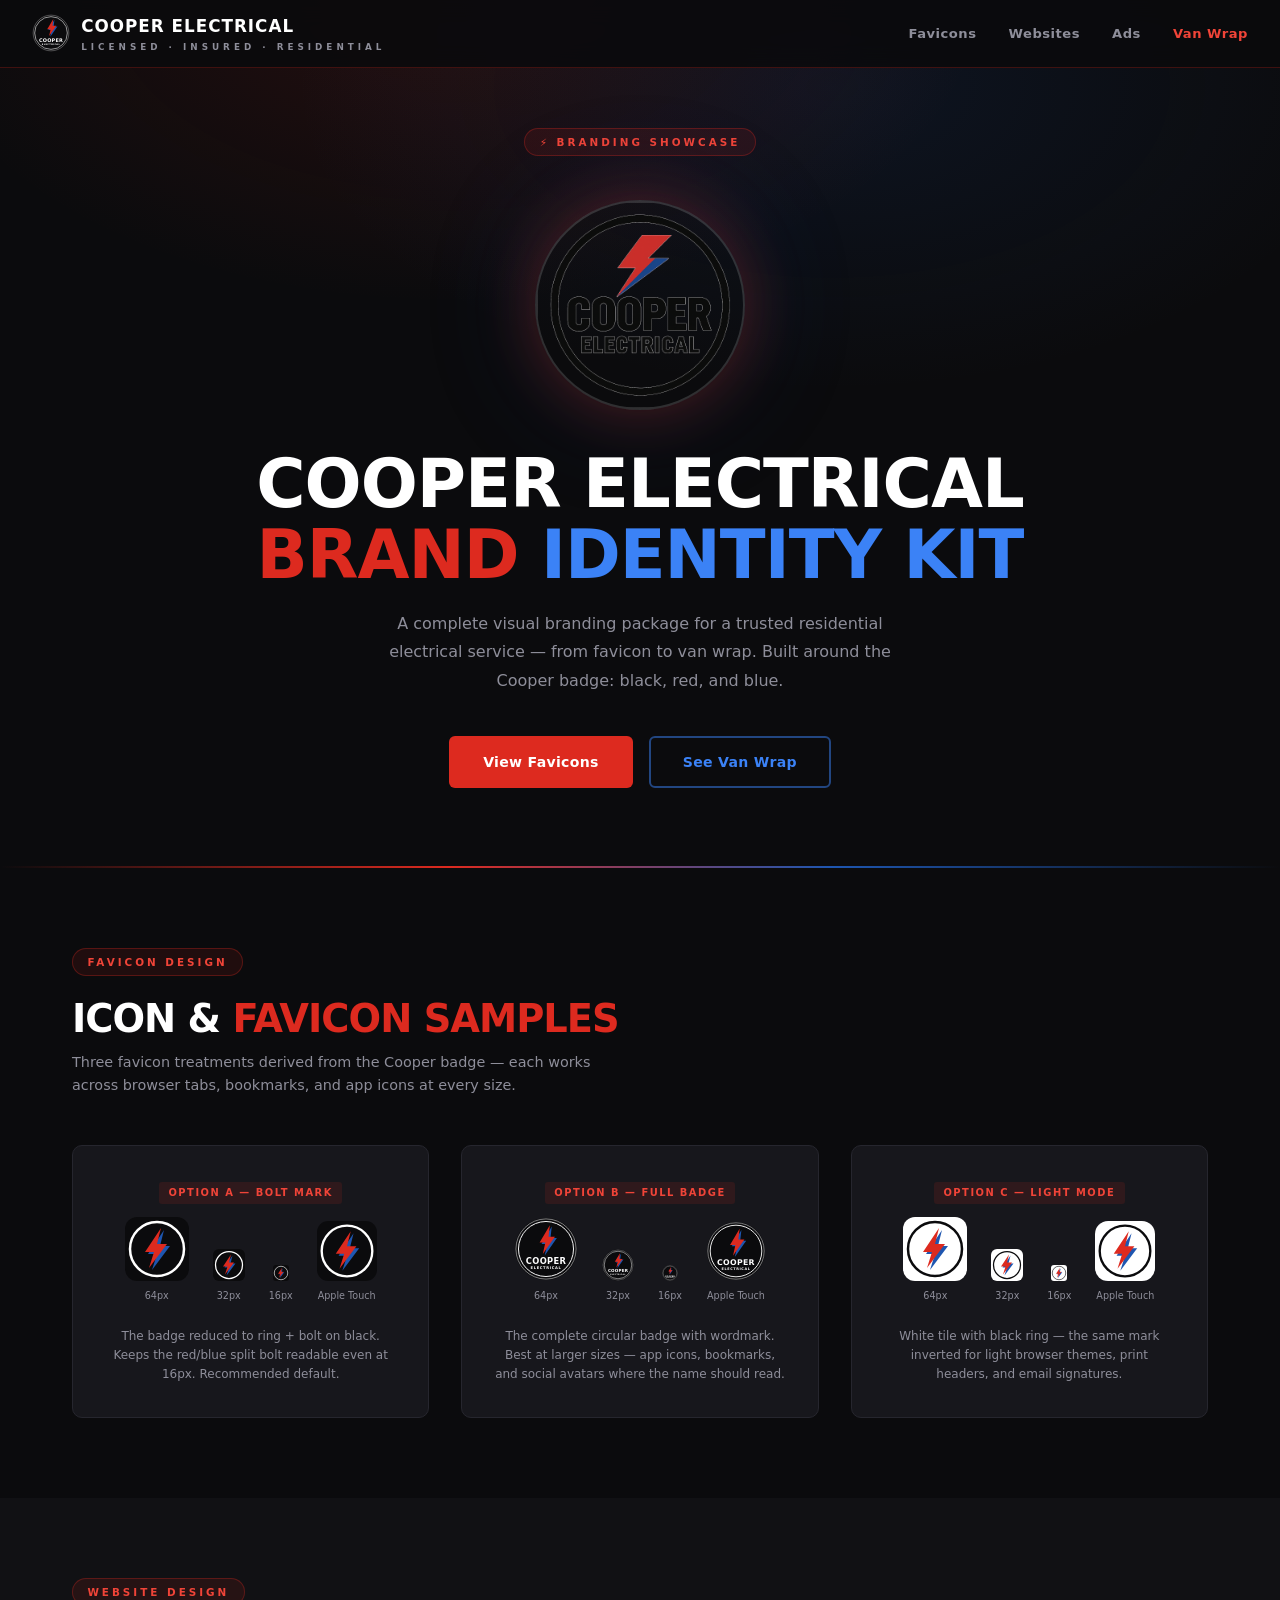
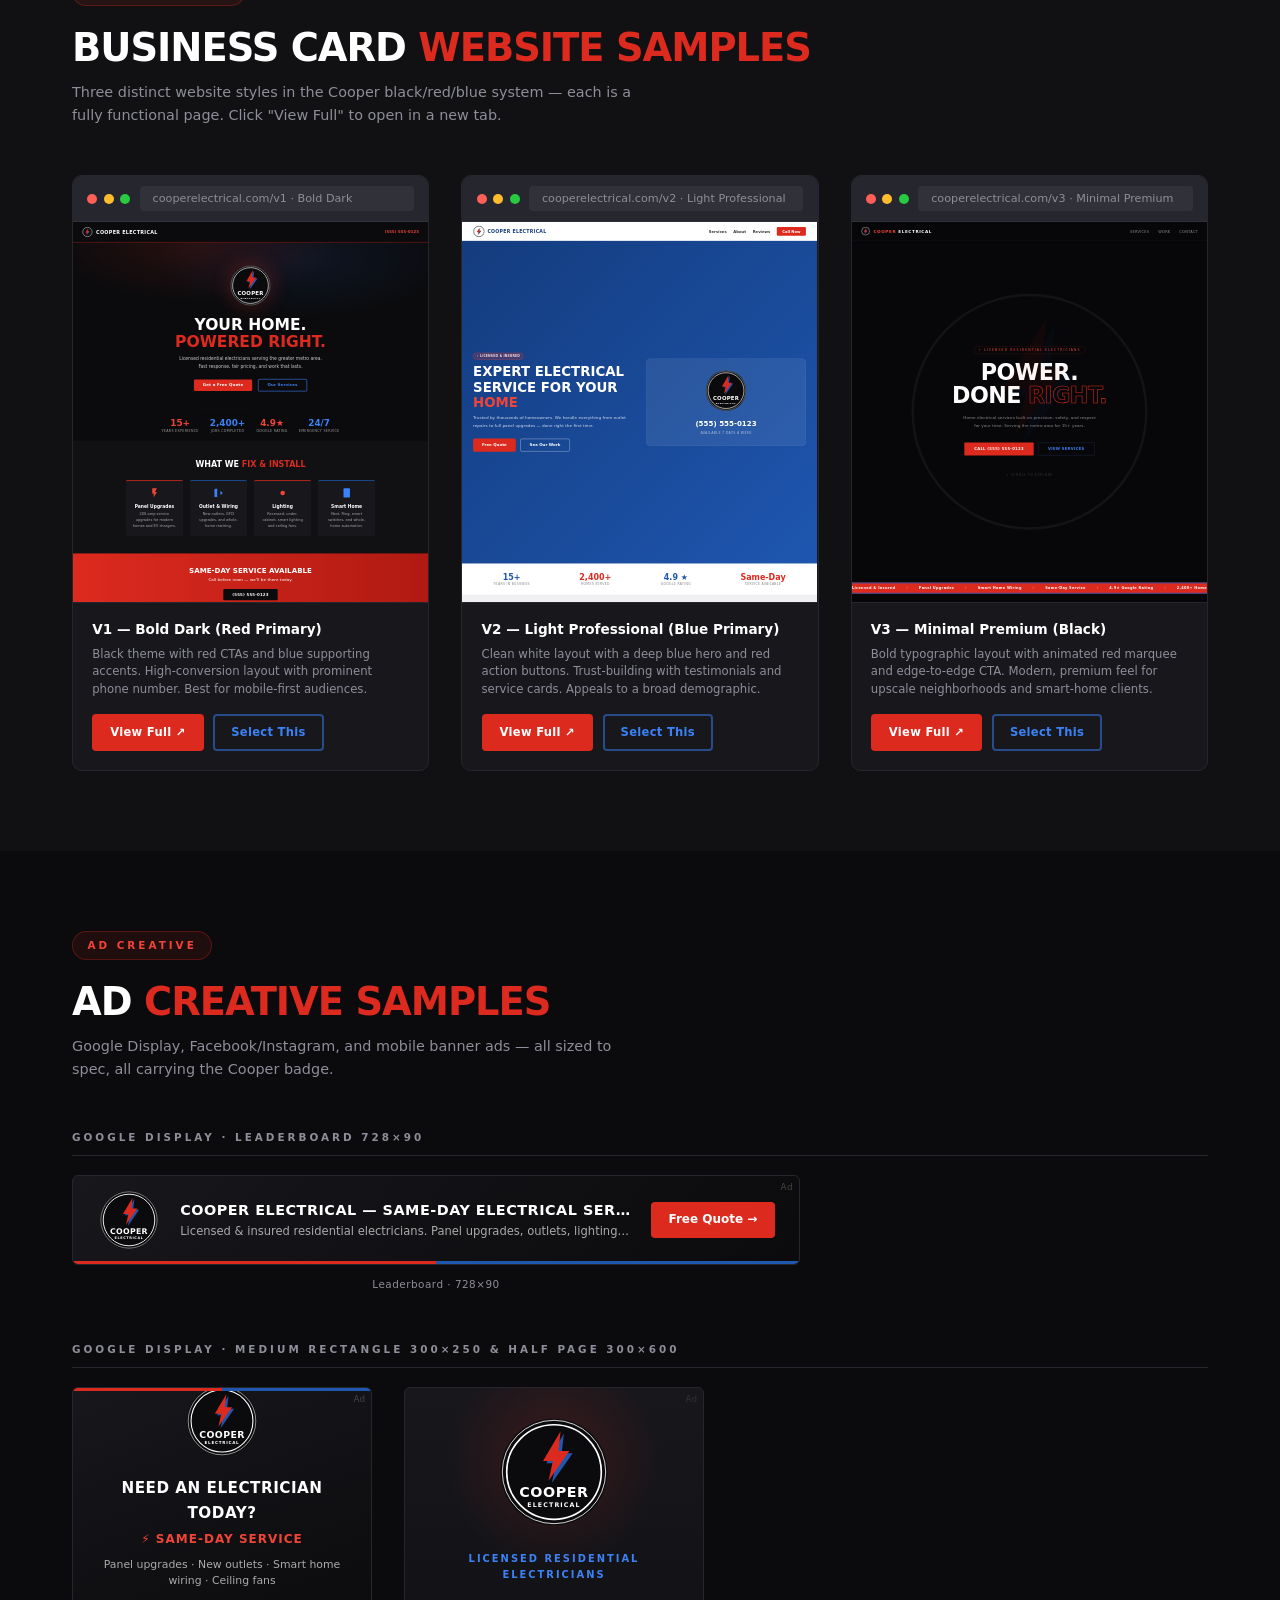
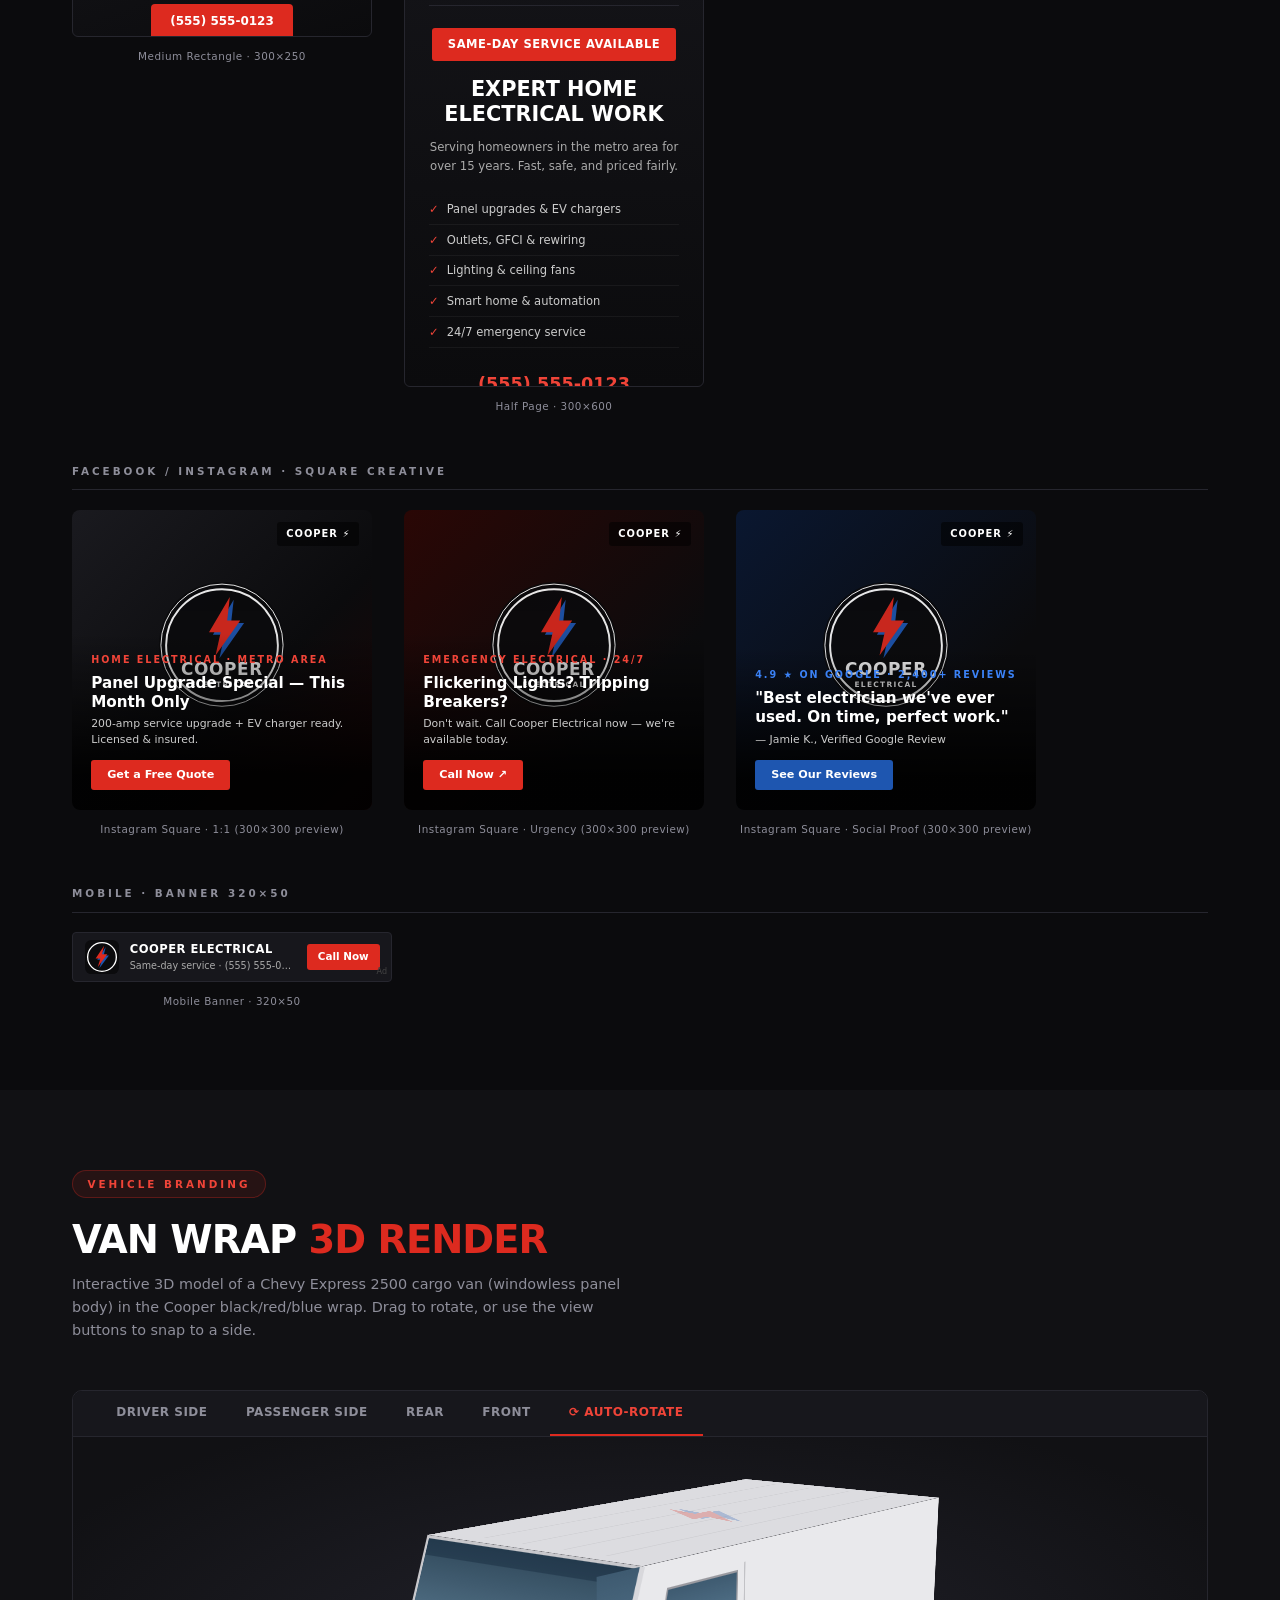
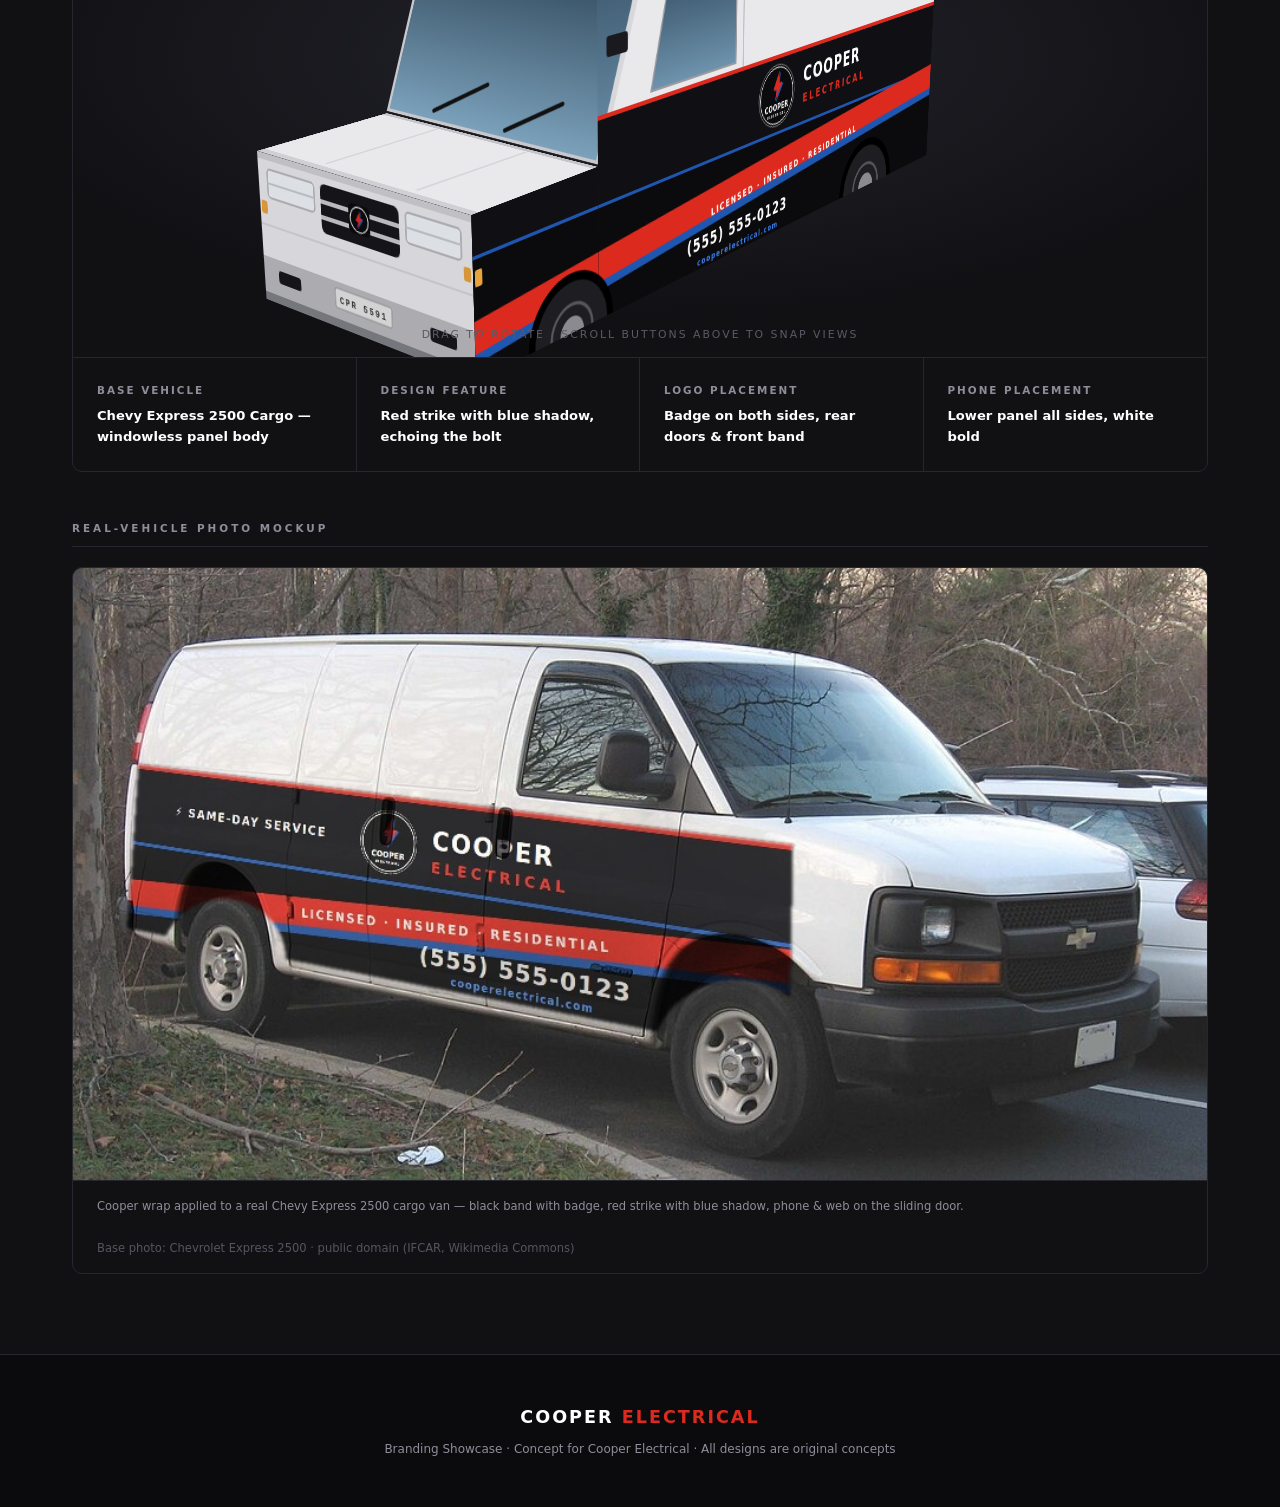
==== commit ad3963e8: "Add real-vehicle photo mockup of the Cooper wrap - Mock the wrap over a public-domain photo of a rea" ====
--- a/index.html
+++ b/index.html
@@ -689,6 +689,18 @@
         <div class="van-info-item"><h5>Phone Placement</h5><p>Lower panel all sides, white bold</p></div>
       </div>
     </div><!-- /van-stage -->
+
+    <!-- PHOTO MOCKUP -->
+    <div class="mockup-block">
+      <div class="ad-group-label" style="margin-top:3rem">Real-Vehicle Photo Mockup</div>
+      <div class="mockup-card">
+        <img src="assets/img/van-wrap-mockup.jpg" alt="Cooper Electrical wrap mocked up on a real Chevy Express 2500 cargo van photo">
+        <div class="mockup-caption">
+          <span>Cooper wrap applied to a real Chevy Express 2500 cargo van — black band with badge, red strike with blue shadow, phone &amp; web on the sliding door.</span>
+          <span>Base photo: Chevrolet Express 2500 · public domain (IFCAR, Wikimedia Commons)</span>
+        </div>
+      </div>
+    </div>
   </div>
 </section>
 
--- a/assets/css/style.css
+++ b/assets/css/style.css
@@ -236,6 +236,11 @@
   filter:blur(12px);
 }
 .van3d-hint{position:absolute;bottom:14px;left:0;right:0;text-align:center;font-size:.68rem;color:#5a5a66;letter-spacing:2px;text-transform:uppercase;pointer-events:none}
+/* photo mockup */
+.mockup-card{border:1px solid var(--b);border-radius:var(--radius);overflow:hidden;background:var(--s)}
+.mockup-card img{width:100%;display:block}
+.mockup-caption{padding:1rem 1.5rem;font-size:.72rem;color:var(--m);line-height:1.6;display:flex;justify-content:space-between;gap:1.5rem;flex-wrap:wrap;border-top:1px solid var(--b)}
+.mockup-caption span:last-child{color:#55555f;white-space:nowrap}
 @media(max-width:768px){
   .van3d-viewport{height:400px;perspective:1100px}
 }
